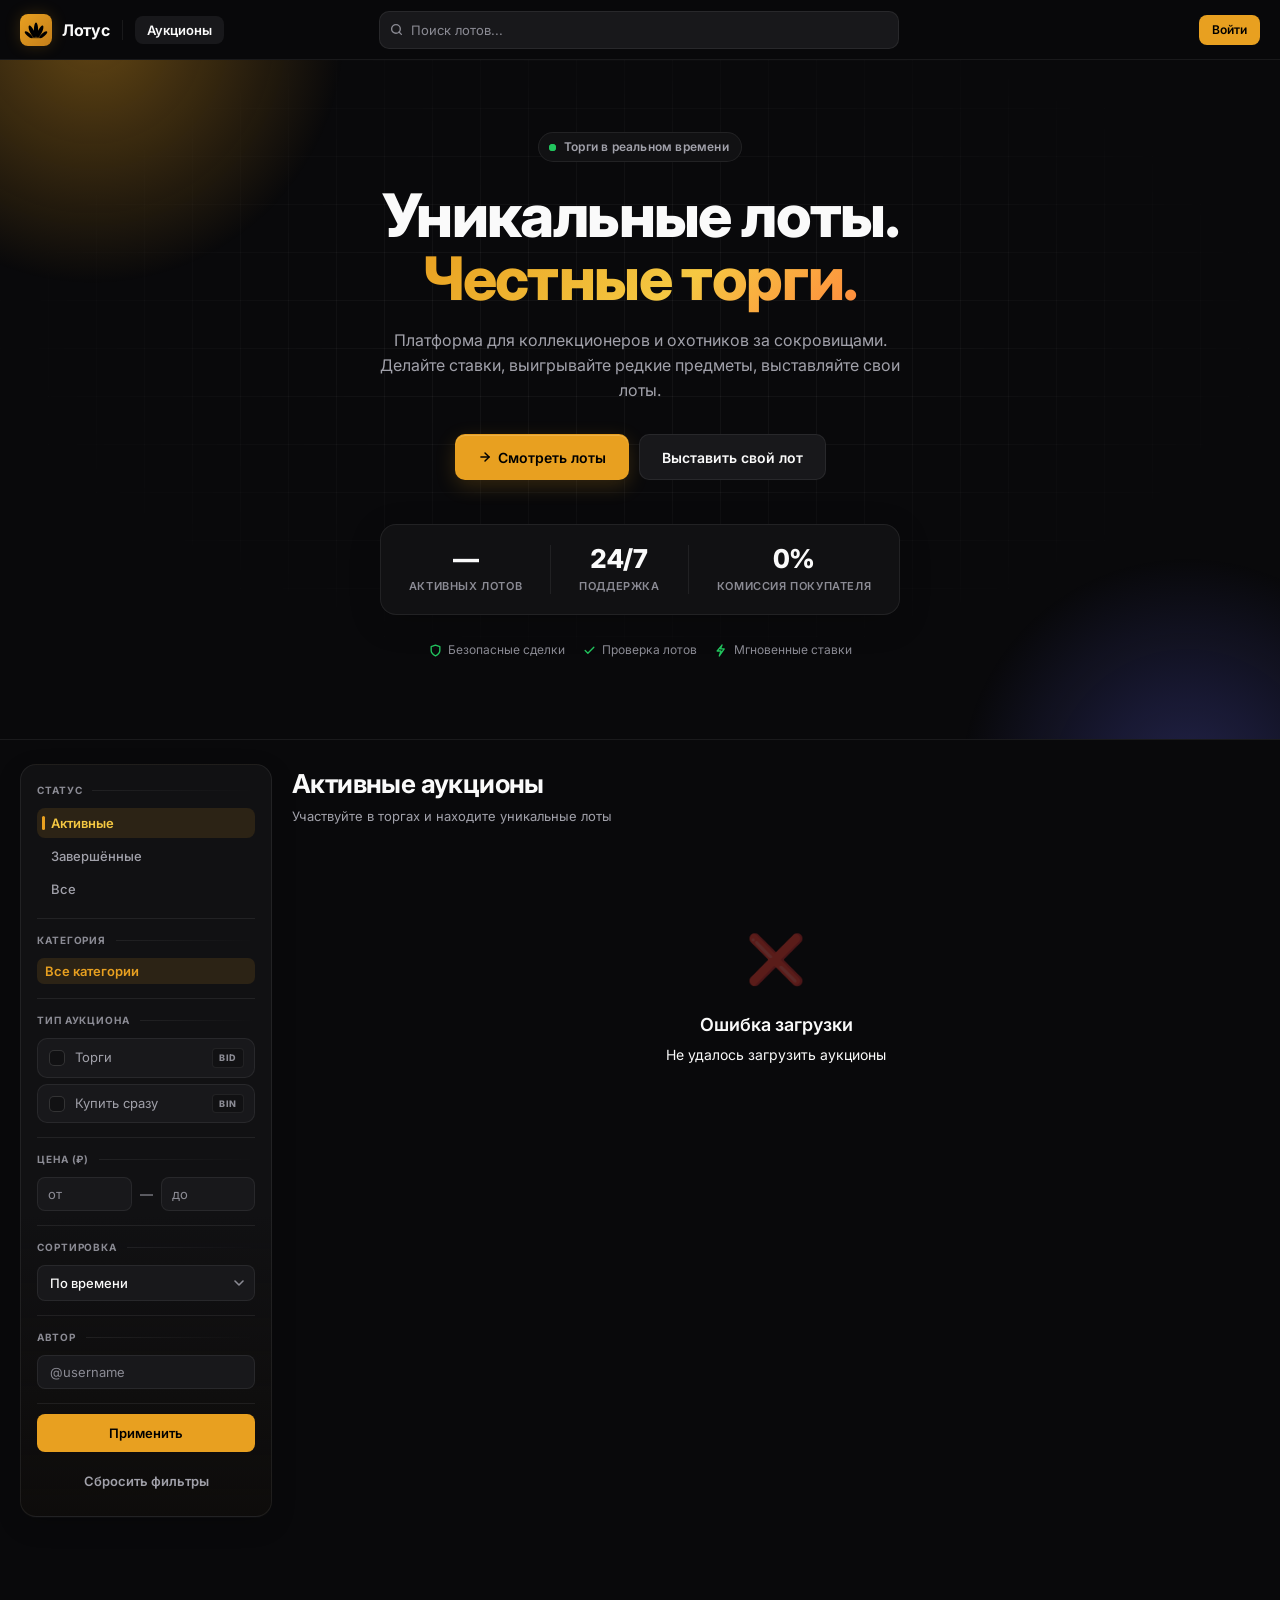
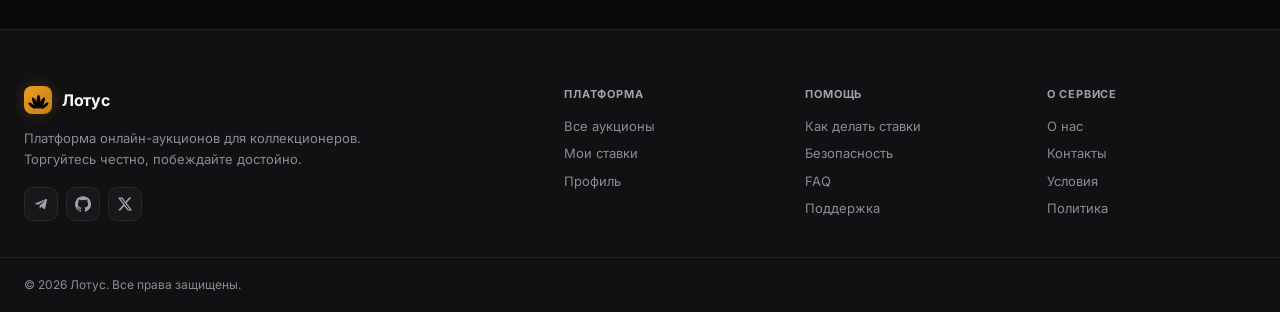
==== templates/index.html @ c14838d8 "Sweep up dead code and toast inconsistencies" ====
<!DOCTYPE html>
<html lang="ru">
<head>
    <meta charset="UTF-8">
    <meta name="viewport" content="width=device-width, initial-scale=1.0">
  <link rel="icon" href="/static/favicon.svg" type="image/svg+xml">
    <title>Лотус — Онлайн-аукцион</title>
    <link rel="preconnect" href="https://fonts.googleapis.com">
    <link rel="preconnect" href="https://fonts.gstatic.com" crossorigin>
    <link href="https://fonts.googleapis.com/css2?family=Inter:wght@400;500;600;700&display=swap" rel="stylesheet">
    <link rel="stylesheet" href="/static/vendor/cropper.min.css">
  <link rel="stylesheet" href="/static/css/common.css">
  <link rel="stylesheet" href="/static/css/index.css">
</head>
<body>

<!-- ================================================================
     NAVBAR
     ================================================================ -->
<header class="navbar">
  <div class="nav-inner">
    <a class="nav-logo" href="index.html">
      <div class="nav-logo-icon"></div>
      <span class="nav-logo-text">Лотус</span>
    </a>

    <div class="nav-divider"></div>

    <nav class="nav-links">
      <button class="nav-link active" onclick="showSection(event,'auctions')">Аукционы</button>
    </nav>

    <!-- Центральный поиск -->
    <div class="nav-search" style="position:relative;">
      <div class="search-wrap" id="searchWrap">
        <svg width="13" height="13" viewBox="0 0 24 24" fill="none" stroke="currentColor" stroke-width="2.5" stroke-linecap="round" stroke-linejoin="round" style="color:var(--text-3);flex-shrink:0"><circle cx="11" cy="11" r="8"/><path d="m21 21-4.35-4.35"/></svg>
        <input type="text" class="search-input" id="searchInput" placeholder="Поиск лотов..." autocomplete="off">
        <button class="search-clear" id="clearSearch" type="button" style="display:none;">✕</button>
      </div>
      <div class="search-history" id="searchHistory" style="display:none;">
        <div class="sh-header">
          <span class="sh-title">История поиска</span>
          <button class="sh-clear-all" onclick="clearSearchHistory()">Очистить</button>
        </div>
        <div id="shList"></div>
      </div>
    </div>

    <div class="nav-right">
      <button class="notif-btn" id="notifBtn" style="display:none;" title="Уведомления">
        <svg width="15" height="15" viewBox="0 0 24 24" fill="none" stroke="currentColor" stroke-width="2" stroke-linecap="round" stroke-linejoin="round"><path d="M18 8A6 6 0 0 0 6 8c0 7-3 9-3 9h18s-3-2-3-9"/><path d="M13.73 21a2 2 0 0 1-3.46 0"/></svg>
        <span class="notif-badge" id="notifBadge" style="display:none;"></span>
      </button>

      <a class="nav-user" id="userProfile" style="display:none;" href="profile.html">
        <div class="nav-avatar" id="userAvatarSmall">?</div>
        <div>
          <div class="nav-user-name" id="userName">—</div>
          <div class="nav-balance"><span id="userBalanceSmall">0</span> ₽</div>
        </div>
      </a>

      <button class="btn btn-primary btn-sm" id="guestProfile" onclick="showAuth()">Войти</button>

      <button class="nav-hamburger" onclick="openMobileNav()">☰</button>
    </div>
  </div>
</header>

<!-- Notification Dropdown (outside header, positioned fixed) -->
<div class="notif-dropdown" id="notifDropdown">
  <div class="notif-header">
    <span class="notif-header-title">Уведомления</span>
    <button class="notif-mark-all" id="notifMarkAll">Прочитать все</button>
  </div>
  <div class="notif-list" id="notifList">
    <div class="notif-empty">
      <div class="notif-empty-icon">🔔</div>
      Загрузка…
    </div>
  </div>
</div>

<!-- Mobile nav -->
<div class="mobile-nav" id="mobileNav" onclick="closeMobileNav(event)">
  <div class="mobile-nav-inner">
    <div class="mobile-nav-title">Лотус</div>
    <button class="mobile-nav-link active" onclick="showSection(event,'auctions');closeMobileNavFull()">🏠 Аукционы</button>
    <button class="mobile-nav-link" onclick="window.location.href='my-bids.html'">🎯 Мои ставки</button>
    <button class="mobile-nav-link" onclick="window.location.href='profile.html'">👤 Профиль</button>
  </div>
</div>

<!-- ================================================================
     HERO
     ================================================================ -->
<section class="hero" id="hero">
  <div class="hero-bg" aria-hidden="true">
    <div class="hero-glow"></div>
    <div class="hero-grid"></div>
  </div>

  <div class="hero-inner">
    <div class="hero-eyebrow">
      <span class="hero-pulse"></span>
      Торги в реальном времени
    </div>

    <h1 class="hero-title">
      Уникальные лоты.<br>
      <span class="hero-title-accent">Честные торги.</span>
    </h1>

    <p class="hero-sub">
      Платформа для коллекционеров и охотников за сокровищами.
      Делайте ставки, выигрывайте редкие предметы, выставляйте свои лоты.
    </p>

    <div class="hero-cta">
      <a class="btn btn-primary btn-lg" href="#auctionsContainer" onclick="event.preventDefault(); if(typeof scrollToAuctionsTop==='function') scrollToAuctionsTop(); else document.getElementById('auctionsContainer')?.scrollIntoView({behavior:'smooth'});">
        <svg width="14" height="14" viewBox="0 0 24 24" fill="none" stroke="currentColor" stroke-width="2.5" stroke-linecap="round" stroke-linejoin="round"><path d="M5 12h14"/><path d="m12 5 7 7-7 7"/></svg>
        Смотреть лоты
      </a>
      <button class="btn btn-secondary btn-lg" type="button" onclick="(window.currentUser?showCreateModal():showAuth())">
        Выставить свой лот
      </button>
    </div>

    <div class="hero-stats" id="heroStats">
      <div class="hero-stat">
        <div class="hero-stat-value" id="statActive">—</div>
        <div class="hero-stat-label">Активных лотов</div>
      </div>
      <div class="hero-stat-divider"></div>
      <div class="hero-stat">
        <div class="hero-stat-value">24/7</div>
        <div class="hero-stat-label">Поддержка</div>
      </div>
      <div class="hero-stat-divider"></div>
      <div class="hero-stat">
        <div class="hero-stat-value">0%</div>
        <div class="hero-stat-label">Комиссия покупателя</div>
      </div>
    </div>

    <div class="hero-trust">
      <span class="hero-trust-item">
        <svg width="13" height="13" viewBox="0 0 24 24" fill="none" stroke="currentColor" stroke-width="2.5" stroke-linecap="round" stroke-linejoin="round"><path d="M12 22s8-4 8-10V5l-8-3-8 3v7c0 6 8 10 8 10z"/></svg>
        Безопасные сделки
      </span>
      <span class="hero-trust-item">
        <svg width="13" height="13" viewBox="0 0 24 24" fill="none" stroke="currentColor" stroke-width="2.5" stroke-linecap="round" stroke-linejoin="round"><path d="M20 6 9 17l-5-5"/></svg>
        Проверка лотов
      </span>
      <span class="hero-trust-item">
        <svg width="13" height="13" viewBox="0 0 24 24" fill="none" stroke="currentColor" stroke-width="2.5" stroke-linecap="round" stroke-linejoin="round"><path d="m13 2-3 7h7l-9 13 3-9H4z"/></svg>
        Мгновенные ставки
      </span>
    </div>
  </div>
</section>

<!-- ================================================================
     FEATURED STRIP — ending soon
     ================================================================ -->
<section class="featured-strip" id="featuredStrip" hidden>
  <div class="featured-head">
    <div class="featured-title-wrap">
      <span class="featured-flame">🔥</span>
      <h2 class="featured-title">Скоро завершатся</h2>
      <span class="featured-sub">Самые горящие лоты — успей сделать ставку</span>
    </div>
    <div class="featured-controls">
      <button type="button" class="featured-arrow" id="featuredPrev" aria-label="Прокрутить назад" disabled>
        <svg width="14" height="14" viewBox="0 0 24 24" fill="none" stroke="currentColor" stroke-width="2.4" stroke-linecap="round" stroke-linejoin="round"><path d="M15 18l-6-6 6-6"/></svg>
      </button>
      <button type="button" class="featured-arrow" id="featuredNext" aria-label="Прокрутить вперёд">
        <svg width="14" height="14" viewBox="0 0 24 24" fill="none" stroke="currentColor" stroke-width="2.4" stroke-linecap="round" stroke-linejoin="round"><path d="M9 6l6 6-6 6"/></svg>
      </button>
    </div>
  </div>
  <div class="featured-scroll" id="featuredScroll"></div>
</section>

<!-- ================================================================
     MAIN PAGE
     ================================================================ -->
<main class="page-layout">

  <!-- ======= SIDEBAR FILTERS ======= -->
  <aside class="filter-sidebar" id="filterSidebar">

    <!-- Статус -->
    <div class="fs-section">
      <div class="fs-label">Статус</div>
      <div class="fs-status-tabs">
        <button class="fs-stab active" data-status="active"    onclick="setStatus(this,'active')">Активные</button>
        <button class="fs-stab"        data-status="completed" onclick="setStatus(this,'completed')">Завершённые</button>
        <button class="fs-stab"        data-status="all"       onclick="setStatus(this,'all')">Все</button>
      </div>
    </div>

    <!-- Категории -->
    <div class="fs-section">
      <div class="fs-label">Категория</div>
      <div class="fs-cat-list" id="fsCatList">
        <button class="fs-cat-item active" data-slug="" onclick="selectCategory(this,'',null,'','')">
          Все категории
        </button>
      </div>
    </div>

    <!-- Тип аукциона -->
    <div class="fs-section">
      <div class="fs-label">Тип аукциона</div>
      <div class="fs-checks">
        <label class="fs-check">
          <input type="checkbox" id="filterBid">
          <span class="fs-check-box"><svg viewBox="0 0 16 16" width="10" height="10" fill="none" stroke="currentColor" stroke-width="2.5" stroke-linecap="round" stroke-linejoin="round"><polyline points="3 8 7 12 13 4"/></svg></span>
          <span class="fs-check-text">Торги</span>
          <span class="fs-check-tag">BID</span>
        </label>
        <label class="fs-check">
          <input type="checkbox" id="filterBin">
          <span class="fs-check-box"><svg viewBox="0 0 16 16" width="10" height="10" fill="none" stroke="currentColor" stroke-width="2.5" stroke-linecap="round" stroke-linejoin="round"><polyline points="3 8 7 12 13 4"/></svg></span>
          <span class="fs-check-text">Купить сразу</span>
          <span class="fs-check-tag">BIN</span>
        </label>
      </div>
    </div>

    <!-- Цена -->
    <div class="fs-section">
      <div class="fs-label">Цена (₽)</div>
      <div class="fs-price-row">
        <div class="fs-num">
          <input type="number" class="fs-price-input" id="minPrice" placeholder="от" min="0">
          <div class="fs-num-stepper">
            <button type="button" class="fs-num-btn" data-step="up" tabindex="-1" aria-label="Увеличить">
              <svg width="8" height="5" viewBox="0 0 8 5" fill="none" stroke="currentColor" stroke-width="1.6" stroke-linecap="round" stroke-linejoin="round"><polyline points="1 4 4 1 7 4"/></svg>
            </button>
            <button type="button" class="fs-num-btn" data-step="down" tabindex="-1" aria-label="Уменьшить">
              <svg width="8" height="5" viewBox="0 0 8 5" fill="none" stroke="currentColor" stroke-width="1.6" stroke-linecap="round" stroke-linejoin="round"><polyline points="1 1 4 4 7 1"/></svg>
            </button>
          </div>
        </div>
        <span class="fs-price-sep">—</span>
        <div class="fs-num">
          <input type="number" class="fs-price-input" id="maxPrice" placeholder="до" min="0">
          <div class="fs-num-stepper">
            <button type="button" class="fs-num-btn" data-step="up" tabindex="-1" aria-label="Увеличить">
              <svg width="8" height="5" viewBox="0 0 8 5" fill="none" stroke="currentColor" stroke-width="1.6" stroke-linecap="round" stroke-linejoin="round"><polyline points="1 4 4 1 7 4"/></svg>
            </button>
            <button type="button" class="fs-num-btn" data-step="down" tabindex="-1" aria-label="Уменьшить">
              <svg width="8" height="5" viewBox="0 0 8 5" fill="none" stroke="currentColor" stroke-width="1.6" stroke-linecap="round" stroke-linejoin="round"><polyline points="1 1 4 4 7 1"/></svg>
            </button>
          </div>
        </div>
      </div>
    </div>

    <!-- Сортировка -->
    <div class="fs-section">
      <div class="fs-label">Сортировка</div>
      <div class="fs-dropdown" data-target="sortFilter">
        <button type="button" class="fs-dd-trigger" aria-haspopup="listbox" aria-expanded="false">
          <span class="fs-dd-current">По времени</span>
          <svg class="fs-dd-chev" width="10" height="6" viewBox="0 0 10 6" fill="none" stroke="currentColor" stroke-width="1.6" stroke-linecap="round" stroke-linejoin="round"><polyline points="1 1 5 5 9 1"/></svg>
        </button>
        <ul class="fs-dd-menu" role="listbox">
          <li class="fs-dd-opt is-selected" data-value="time" role="option" aria-selected="true">
            <span class="fs-dd-opt-label">По времени</span>
            <svg class="fs-dd-tick" width="12" height="12" viewBox="0 0 16 16" fill="none" stroke="currentColor" stroke-width="2.5" stroke-linecap="round" stroke-linejoin="round"><polyline points="3 8 7 12 13 4"/></svg>
          </li>
          <li class="fs-dd-opt" data-value="price_asc" role="option" aria-selected="false">
            <span class="fs-dd-opt-label">Дешевле</span>
            <svg class="fs-dd-tick" width="12" height="12" viewBox="0 0 16 16" fill="none" stroke="currentColor" stroke-width="2.5" stroke-linecap="round" stroke-linejoin="round"><polyline points="3 8 7 12 13 4"/></svg>
          </li>
          <li class="fs-dd-opt" data-value="price_desc" role="option" aria-selected="false">
            <span class="fs-dd-opt-label">Дороже</span>
            <svg class="fs-dd-tick" width="12" height="12" viewBox="0 0 16 16" fill="none" stroke="currentColor" stroke-width="2.5" stroke-linecap="round" stroke-linejoin="round"><polyline points="3 8 7 12 13 4"/></svg>
          </li>
        </ul>
        <!-- Hidden native select for JS API compatibility -->
        <select class="fs-dd-native" id="sortFilter" aria-hidden="true" tabindex="-1">
          <option value="time">По времени</option>
          <option value="price_asc">Дешевле</option>
          <option value="price_desc">Дороже</option>
        </select>
      </div>
    </div>

    <!-- Автор -->
    <div class="fs-section">
      <div class="fs-label">Автор</div>
      <input type="text" class="fs-input" id="creatorInput" placeholder="@username">
    </div>

    <!-- Кнопки -->
    <div class="fs-actions">
      <button class="btn btn-primary" style="width:100%;" onclick="applyFilters()">Применить</button>
      <button class="btn btn-ghost" style="width:100%;margin-top:4px;" onclick="resetFilters()">Сбросить фильтры</button>
    </div>

  </aside>

  <!-- ======= CONTENT ======= -->
  <div class="page-content">
    <div class="page-header">
      <div>
        <h1 class="page-title" id="pageTitle">Активные аукционы</h1>
        <p class="page-subtitle">Участвуйте в торгах и находите уникальные лоты</p>
      </div>
      <div style="display:flex;align-items:center;gap:10px;flex-wrap:wrap;">
        <span class="toolbar-count" id="resultInfoInline"></span>
      </div>
    </div>

    <!-- Активные теги фильтров -->
    <div class="filter-tags" id="filterTags"></div>

    <!-- Скрытые элементы для совместимости -->
    <span style="display:none" id="resultInfo"></span>
    <span style="display:none" id="advancedFilters"></span>
    <button style="display:none" id="applyBtn" type="button"></button>
    <select style="display:none" id="categoryFilter"></select>

    <div id="auctionsContainer" class="auctions-grid"></div>

    <div class="pagination" id="pagination" style="display:none;">
      <button class="pagination-btn pagination-arrow" id="prevBtn" onclick="changePage(-1)" aria-label="Предыдущая страница">
        <svg width="14" height="14" viewBox="0 0 24 24" fill="none" stroke="currentColor" stroke-width="2.4" stroke-linecap="round" stroke-linejoin="round"><path d="M15 18l-6-6 6-6"/></svg>
      </button>
      <div class="pagination-pages" id="paginationPages"></div>
      <button class="pagination-btn pagination-arrow" id="nextBtn" onclick="changePage(1)" aria-label="Следующая страница">
        <svg width="14" height="14" viewBox="0 0 24 24" fill="none" stroke="currentColor" stroke-width="2.4" stroke-linecap="round" stroke-linejoin="round"><path d="M9 6l6 6-6 6"/></svg>
      </button>
      <div class="pagination-jump">
        <span class="pagination-jump-label">К стр.</span>
        <input type="number" id="pageJumpInput" class="pagination-jump-input" min="1" placeholder="#" aria-label="Перейти к странице">
      </div>
      <span class="pagination-info" id="pageInfo" style="display:none;"></span>
    </div>
  </div>

</main>

<!-- ================================================================
     FOOTER
     ================================================================ -->
<footer class="site-footer">
  <div class="footer-inner">
    <div class="footer-brand">
      <div class="footer-logo">
        <div class="nav-logo-icon" style="width:28px;height:28px;"></div>
        <span class="footer-logo-text">Лотус</span>
      </div>
      <p class="footer-tagline">
        Платформа онлайн-аукционов для коллекционеров.<br>
        Торгуйтесь честно, побеждайте достойно.
      </p>
      <div class="footer-social">
        <a class="footer-soc" href="#" aria-label="Telegram"><svg width="16" height="16" viewBox="0 0 24 24" fill="currentColor"><path d="M9.78 18.65l.28-4.23 7.68-6.92c.34-.31-.07-.46-.52-.19L7.74 13.3 3.64 12c-.88-.25-.89-.86.2-1.3l15.97-6.16c.73-.33 1.43.18 1.15 1.3l-2.72 12.81c-.19.91-.74 1.13-1.5.71L12.6 16.3l-1.99 1.93c-.23.23-.42.42-.83.42z"/></svg></a>
        <a class="footer-soc" href="#" aria-label="GitHub"><svg width="16" height="16" viewBox="0 0 24 24" fill="currentColor"><path d="M12 .3a12 12 0 0 0-3.8 23.38c.6.12.83-.26.83-.57v-2c-3.34.72-4.04-1.61-4.04-1.61-.55-1.39-1.34-1.76-1.34-1.76-1.08-.74.09-.73.09-.73 1.2.09 1.83 1.24 1.83 1.24 1.07 1.83 2.81 1.3 3.5 1 .1-.78.42-1.31.76-1.61-2.66-.3-5.47-1.34-5.47-5.93 0-1.31.47-2.38 1.24-3.22-.13-.3-.54-1.52.11-3.18 0 0 1-.32 3.3 1.23a11.5 11.5 0 0 1 6 0c2.3-1.55 3.3-1.23 3.3-1.23.66 1.66.25 2.88.13 3.18a4.65 4.65 0 0 1 1.23 3.22c0 4.6-2.81 5.62-5.48 5.92.42.36.81 1.1.81 2.22v3.29c0 .31.22.69.83.57A12 12 0 0 0 12 .3z"/></svg></a>
        <a class="footer-soc" href="#" aria-label="Twitter"><svg width="16" height="16" viewBox="0 0 24 24" fill="currentColor"><path d="M18.244 2.25h3.308l-7.227 8.26 8.502 11.24H16.17l-5.214-6.817L4.99 21.75H1.68l7.73-8.835L1.254 2.25H8.08l4.713 6.231zm-1.161 17.52h1.833L7.084 4.126H5.117z"/></svg></a>
      </div>
    </div>

    <div class="footer-cols">
      <div class="footer-col">
        <div class="footer-col-title">Платформа</div>
        <a class="footer-link" href="#auctionsContainer" onclick="event.preventDefault(); if(typeof scrollToAuctionsTop==='function') scrollToAuctionsTop(); else document.getElementById('auctionsContainer')?.scrollIntoView({behavior:'smooth'});">Все аукционы</a>
        <a class="footer-link" href="my-bids.html">Мои ставки</a>
        <a class="footer-link" href="profile.html">Профиль</a>
      </div>

      <div class="footer-col">
        <div class="footer-col-title">Помощь</div>
        <a class="footer-link" href="#" onclick="event.preventDefault();comingSoon('Как делать ставки')">Как делать ставки</a>
        <a class="footer-link" href="#" onclick="event.preventDefault();comingSoon('Безопасность')">Безопасность</a>
        <a class="footer-link" href="#" onclick="event.preventDefault();comingSoon('FAQ')">FAQ</a>
        <a class="footer-link" href="#" onclick="event.preventDefault();comingSoon('Поддержка')">Поддержка</a>
      </div>

      <div class="footer-col">
        <div class="footer-col-title">О сервисе</div>
        <a class="footer-link" href="#" onclick="event.preventDefault();comingSoon('О нас')">О нас</a>
        <a class="footer-link" href="#" onclick="event.preventDefault();comingSoon('Контакты')">Контакты</a>
        <a class="footer-link" href="#" onclick="event.preventDefault();comingSoon('Условия')">Условия</a>
        <a class="footer-link" href="#" onclick="event.preventDefault();comingSoon('Политика')">Политика</a>
      </div>
    </div>
  </div>

  <div class="footer-bottom">
    <div class="footer-bottom-inner">
      <span class="footer-copy">© 2026 Лотус. Все права защищены.</span>
    </div>
  </div>
</footer>

<!-- FAB (mobile) -->
<button class="fab" id="fabCreate" type="button" onclick="showCreateModal()">+ Создать</button>

<!-- ================================================================
     AUTH MODAL
     ================================================================ -->
<div class="modal" id="authModal">
  <div class="modal-box">
    <h2 class="modal-title">Добро пожаловать</h2>
    <button class="modal-close" onclick="closeAuth()">✕</button>

    <div class="tabs">
      <button class="tab active" onclick="switchAuthTab('login')">Вход</button>
      <button class="tab" onclick="switchAuthTab('register')">Регистрация</button>
    </div>

    <div class="error-box" id="authError"></div>

    <form id="loginForm">
      <div class="form-group">
        <label class="form-label">Имя пользователя</label>
        <input type="text" class="form-input" id="loginUsername" required>
      </div>
      <div class="form-group">
        <label class="form-label">Пароль</label>
        <input type="password" class="form-input" id="loginPassword" required>
      </div>
      <div style="text-align:right;margin:-6px 0 8px 0;">
        <a href="forgot-password.html" style="font-size:12px;color:#2dd4bf;text-decoration:none;">Забыли пароль?</a>
      </div>
      <button type="submit" class="btn btn-primary btn-full" style="margin-top:4px;">Войти</button>
    </form>

    <form id="registerForm" style="display:none;">
      <div class="form-group">
        <label class="form-label">Имя пользователя</label>
        <input type="text" class="form-input" id="registerUsername" required>
      </div>
      <div class="form-group">
        <label class="form-label">Email</label>
        <input type="email" class="form-input" id="registerEmail" required>
      </div>
      <div class="form-group">
        <label class="form-label">Пароль</label>
        <input type="password" class="form-input" id="registerPassword" required>
      </div>
      <button type="submit" class="btn btn-primary btn-full" style="margin-top:4px;">Зарегистрироваться</button>
    </form>

    <button class="btn btn-ghost btn-full" onclick="closeAuth()" style="margin-top:8px;">Отмена</button>
  </div>
</div>

<!-- ================================================================
     CREATE LOT MODAL
     ================================================================ -->
<div class="modal" id="createModal">
  <div class="modal-box">
    <div class="modal-title">
      <span>Новый лот</span>
      <button class="modal-close" type="button" onclick="closeCreateModal()" style="position:static;margin-left:auto;">✕</button>
    </div>

    <div class="error-box" id="createError"></div>

    <form id="createAuctionForm" style="display:contents;">
      <div class="create-grid">
        <div class="create-pane">
          <div class="form-group">
            <label class="form-label">Изображения <span style="color:var(--text-3);font-weight:400">(до 5 фото)</span></label>
            <!-- Превью загруженных -->
            <div class="multi-img-preview" id="multiImgPreview"></div>
            <!-- Кнопка добавить -->
            <label class="multi-img-add" id="multiImgAddBtn" for="auctionImageFile">
              <svg width="20" height="20" viewBox="0 0 24 24" fill="none" stroke="currentColor" stroke-width="2" stroke-linecap="round" stroke-linejoin="round"><line x1="12" y1="5" x2="12" y2="19"/><line x1="5" y1="12" x2="19" y2="12"/></svg>
              Добавить фото
            </label>
            <input type="file" class="form-input" id="auctionImageFile" accept="image/*" style="display:none;" multiple>
            <div class="img-hint">Первое фото — обложка. Можно добавить до 5 изображений.</div>
          </div>
        </div>

        <div class="create-pane">
          <div class="form-group">
            <label class="form-label">Название</label>
            <input type="text" class="form-input" id="auctionTitle" required>
          </div>
          <div class="form-group">
            <label class="form-label">Описание</label>
            <textarea class="form-input" id="auctionDescription" required></textarea>
          </div>
          <div class="form-group">
            <label class="form-label">Категория</label>
            <div class="cat-picker" id="createCatPicker">
              <select class="form-input cat-picker-parent" id="auctionCategoryParent">
                <option value="">— Выберите категорию —</option>
              </select>
              <select class="form-input cat-picker-sub" id="auctionCategory" style="display:none;">
                <option value="">— Подкатегория —</option>
              </select>
            </div>
          </div>
          <div class="form-group">
            <label class="form-label">Тип аукциона</label>
            <div class="auction-type-tabs">
              <button type="button" class="type-tab active" data-type="bid" onclick="setAuctionType('bid')">
                Торги (BID)
              </button>
              <button type="button" class="type-tab" data-type="bin" onclick="setAuctionType('bin')">
                Купить сразу (BIN)
              </button>
            </div>
            <div class="img-hint" id="auctionTypeHint">Покупатели делают ставки — побеждает наибольшая</div>
          </div>

          <!-- BID поля -->
          <div id="bidFields">
            <div class="form-group">
              <label class="form-label">Стартовая цена (₽)</label>
              <input type="number" class="form-input" id="auctionPrice" min="1" step="0.01" placeholder="например, 100">
              <div class="img-hint">Минимальная ставка, с которой начнутся торги</div>
            </div>
            <div class="form-group">
              <label class="form-label">Длительность</label>
              <div style="display:flex;gap:6px;align-items:center;">
                <input type="number" class="form-input" id="auctionDuration" min="1" max="10080" value="60" placeholder="60" style="flex:1;">
                <span style="font-size:12px;color:var(--text-3);white-space:nowrap;">мин</span>
              </div>
              <div class="img-hint" id="durationHint">1 час — аукцион завершится через 60 мин</div>
            </div>
          </div>

          <!-- BIN поля -->
          <div id="binFields" style="display:none;">
            <div class="form-group">
              <label class="form-label">Цена «Купить сразу» (₽)</label>
              <input type="number" class="form-input" id="auctionBinPrice" min="1" step="0.01" placeholder="например, 500">
              <div class="img-hint">Первый покупатель забирает лот по этой цене</div>
            </div>
            <div class="form-group">
              <label class="form-label">Длительность <span style="color:var(--text-3);font-weight:400">(необязательно)</span></label>
              <div style="display:flex;gap:6px;align-items:center;">
                <input type="number" class="form-input" id="auctionDurationBin" min="1" max="10080" value="10080" placeholder="10080" style="flex:1;">
                <span style="font-size:12px;color:var(--text-3);white-space:nowrap;">мин</span>
              </div>
              <div class="img-hint">Лот закроется когда его купят или истечёт время</div>
            </div>
          </div>
        </div>
      </div>

      <div class="create-footer">
        <button type="button" class="btn btn-secondary" onclick="closeCreateModal()">Отмена</button>
        <button type="submit" class="btn btn-primary">Создать лот</button>
      </div>
    </form>
  </div>
</div>

<script src="/static/vendor/cropper.min.js"></script>

<!-- ================================================================
     COMPAT SHIMS — bridge new HTML to existing JS
     ================================================================ -->
  <script src="/static/js/common.js"></script>
  <script src="/static/js/index.js"></script>

  <!-- Hero stat: live count of active auctions -->
  <script>
    (function() {
      const el = document.getElementById('statActive');
      if (!el) return;

      const animate = (to) => {
        const dur = 900, t0 = performance.now();
        const fmt = (n) => n >= 1000 ? (n/1000).toFixed(1).replace(/\.0$/,'') + 'k' : String(n);
        const tick = (t) => {
          const k = Math.min(1, (t - t0) / dur);
          const eased = 1 - Math.pow(1 - k, 3);
          el.textContent = fmt(Math.round(to * eased));
          if (k < 1) requestAnimationFrame(tick);
        };
        requestAnimationFrame(tick);
      };

      fetch('/api/auctions?status=active&page=1&page_size=1')
        .then(r => r.ok ? r.json() : null)
        .then(d => { if (d && typeof d.total === 'number') animate(d.total); })
        .catch(() => {});
    })();
  </script>

  <!-- Featured strip: ending soon -->
  <script>
    (function() {
      const section  = document.getElementById('featuredStrip');
      const scroll   = document.getElementById('featuredScroll');
      const prevBtn  = document.getElementById('featuredPrev');
      const nextBtn  = document.getElementById('featuredNext');
      if (!section || !scroll) return;

      const fmt = (sec) => {
        if (sec <= 0) return 'завершён';
        const d = Math.floor(sec / 86400);
        const h = Math.floor((sec % 86400) / 3600);
        const m = Math.floor((sec % 3600) / 60);
        const s = sec % 60;
        if (d > 0) return `${d}д ${h}ч`;
        if (h > 0) return `${h}ч ${String(m).padStart(2,'0')}м`;
        if (m > 0) return `${m}:${String(s).padStart(2,'0')}`;
        return `0:${String(s).padStart(2,'0')}`;
      };

      const urgencyClass = (sec) => {
        if (sec <= 0) return 'ended';
        if (sec < 3600) return 'critical';
        if (sec < 21600) return 'urgent';
        return 'normal';
      };

      const escapeHtml = (s) => String(s).replace(/[&<>"']/g, c => ({
        '&':'&amp;','<':'&lt;','>':'&gt;','"':'&quot;',"'":'&#39;'
      }[c]));

      const fmtPrice = (p) => {
        const n = Number(p);
        if (!isFinite(n)) return p;
        return n.toLocaleString('ru-RU', { maximumFractionDigits: 0 }) + ' ₽';
      };

      const updateArrows = () => {
        const max = scroll.scrollWidth - scroll.clientWidth;
        prevBtn.disabled = scroll.scrollLeft <= 2;
        nextBtn.disabled = scroll.scrollLeft >= max - 2;
      };

      const tick = () => {
        const now = Date.now();
        scroll.querySelectorAll('.featured-card').forEach(card => {
          const end = parseInt(card.dataset.end, 10);
          if (!end) return;
          const sec = Math.floor((end - now) / 1000);
          const t = card.querySelector('.featured-timer-text');
          if (t) t.textContent = fmt(sec);
          const b = card.querySelector('.featured-timer');
          if (b) {
            b.classList.remove('ended','critical','urgent','normal');
            b.classList.add(urgencyClass(sec));
          }
        });
      };

      const render = (items) => {
        if (!items || !items.length) { section.hidden = true; return; }
        section.hidden = false;

        // Используем time_remaining от сервера (он считает в UTC корректно).
        // end_time в API — naive-UTC без 'Z', поэтому браузер парсит его как
        // локальное время и таймер «уезжает» на UTC-offset.
        const baseTs = Date.now();
        scroll.innerHTML = items.map(a => {
          const remaining = Number.isFinite(a.time_remaining) ? a.time_remaining : 0;
          const end = baseTs + remaining * 1000;
          const sec = Math.max(0, remaining);
          const cls = urgencyClass(sec);

          const cover = (a.image_urls && a.image_urls[0]) || a.image_url;
          const coverUrl = cover
            ? (String(cover).startsWith('http') ? cover : (window.location.origin + cover))
            : null;

          const imgInner = coverUrl
            ? `<img src="${escapeHtml(coverUrl)}" alt="" loading="lazy">`
            : `<div class="featured-ph">${a.category && a.category.icon ? a.category.icon : '🏷️'}</div>`;

          const typeBadge = a.auction_type === 'bin'
            ? `<span class="featured-type bin">⚡ BIN</span>`
            : `<span class="featured-type bid">🔨 BID</span>`;

          return `
            <a class="featured-card" href="auction.html?id=${a.id}" data-end="${end}">
              <div class="featured-img">
                ${imgInner}
                <div class="featured-timer ${cls}">
                  <span class="featured-pulse"></span>
                  <span class="featured-timer-text">${fmt(sec)}</span>
                </div>
                ${typeBadge}
              </div>
              <div class="featured-body">
                <div class="featured-card-title">${escapeHtml(a.title)}</div>
                <div class="featured-card-meta">
                  <span class="featured-card-price">${fmtPrice(a.current_price)}</span>
                  <span class="featured-card-bids">${a.bids_count || 0} ст.</span>
                </div>
              </div>
            </a>
          `;
        }).join('');

        requestAnimationFrame(updateArrows);
      };

      // Scroll arrows
      prevBtn.addEventListener('click', () => {
        scroll.scrollBy({ left: -scroll.clientWidth * 0.8, behavior: 'smooth' });
      });
      nextBtn.addEventListener('click', () => {
        scroll.scrollBy({ left:  scroll.clientWidth * 0.8, behavior: 'smooth' });
      });
      scroll.addEventListener('scroll', updateArrows, { passive: true });
      window.addEventListener('resize', updateArrows);

      // Fetch + render
      fetch('/api/auctions?status=active&sort_by=time&page=1&page_size=12')
        .then(r => r.ok ? r.json() : null)
        .then(d => { if (d && d.items) render(d.items); })
        .catch(() => { section.hidden = true; });

      // Live countdown
      setInterval(tick, 1000);
    })();
  </script>

  <!-- Custom dropdown (sidebar sort) -->
  <script>
    (function() {
      document.querySelectorAll('.fs-dropdown').forEach(dd => {
        const trigger = dd.querySelector('.fs-dd-trigger');
        const menu    = dd.querySelector('.fs-dd-menu');
        const current = dd.querySelector('.fs-dd-current');
        const native  = dd.querySelector('.fs-dd-native');
        const opts    = dd.querySelectorAll('.fs-dd-opt');

        const close = () => {
          dd.classList.remove('open');
          trigger.setAttribute('aria-expanded', 'false');
        };
        const open = () => {
          document.querySelectorAll('.fs-dropdown.open').forEach(o => o.classList.remove('open'));
          dd.classList.add('open');
          trigger.setAttribute('aria-expanded', 'true');
        };
        const select = (value) => {
          opts.forEach(o => {
            const sel = o.dataset.value === value;
            o.classList.toggle('is-selected', sel);
            o.setAttribute('aria-selected', sel ? 'true' : 'false');
            if (sel) current.textContent = o.querySelector('.fs-dd-opt-label').textContent;
          });
          if (native && native.value !== value) {
            native.value = value;
            native.dispatchEvent(new Event('change', { bubbles: true }));
          }
        };

        trigger.addEventListener('click', (e) => {
          e.stopPropagation();
          dd.classList.contains('open') ? close() : open();
        });

        opts.forEach(o => {
          o.addEventListener('click', () => { select(o.dataset.value); close(); });
        });

        document.addEventListener('click', (e) => {
          if (!dd.contains(e.target)) close();
        });

        document.addEventListener('keydown', (e) => {
          if (!dd.classList.contains('open')) return;
          if (e.key === 'Escape') { close(); trigger.focus(); }
          if (e.key === 'ArrowDown' || e.key === 'ArrowUp') {
            e.preventDefault();
            const list = Array.from(opts);
            const idx = list.findIndex(o => o.classList.contains('is-selected'));
            const nextIdx = e.key === 'ArrowDown'
              ? (idx + 1) % list.length
              : (idx - 1 + list.length) % list.length;
            select(list[nextIdx].dataset.value);
          }
          if (e.key === 'Enter') close();
        });

        // Initial sync
        if (native) select(native.value);
      });
    })();
  </script>

  <!-- Custom number steppers (sidebar price filter) -->
  <script>
    (function() {
      document.querySelectorAll('.fs-num-btn').forEach(btn => {
        btn.addEventListener('click', () => {
          const input = btn.closest('.fs-num').querySelector('input[type=number]');
          if (!input) return;
          if (btn.dataset.step === 'up') input.stepUp(); else input.stepDown();
          input.dispatchEvent(new Event('input', { bubbles: true }));
          input.dispatchEvent(new Event('change', { bubbles: true }));
        });
      });
    })();
  </script>

  <!-- Reveal-on-scroll for hero + footer + cards -->
  <script>
    (function() {
      if (!('IntersectionObserver' in window)) return;
      const io = new IntersectionObserver((entries) => {
        entries.forEach(e => {
          if (e.isIntersecting) {
            e.target.classList.add('reveal-in');
            io.unobserve(e.target);
          }
        });
      }, { threshold: 0.08 });
      document.querySelectorAll('.reveal').forEach(el => io.observe(el));
    })();
  </script>
</body>
</html>
---- static/vendor/cropper.min.css ----
/*!
 * Cropper.js v1.6.2
 * https://fengyuanchen.github.io/cropperjs
 *
 * Copyright 2015-present Chen Fengyuan
 * Released under the MIT license
 *
 * Date: 2024-04-21T07:43:02.731Z
 */.cropper-container{-webkit-touch-callout:none;direction:ltr;font-size:0;line-height:0;position:relative;-ms-touch-action:none;touch-action:none;-webkit-user-select:none;-moz-user-select:none;-ms-user-select:none;user-select:none}.cropper-container img{backface-visibility:hidden;display:block;height:100%;image-orientation:0deg;max-height:none!important;max-width:none!important;min-height:0!important;min-width:0!important;width:100%}.cropper-canvas,.cropper-crop-box,.cropper-drag-box,.cropper-modal,.cropper-wrap-box{bottom:0;left:0;position:absolute;right:0;top:0}.cropper-canvas,.cropper-wrap-box{overflow:hidden}.cropper-drag-box{background-color:#fff;opacity:0}.cropper-modal{background-color:#000;opacity:.5}.cropper-view-box{display:block;height:100%;outline:1px solid #39f;outline-color:rgba(51,153,255,.75);overflow:hidden;width:100%}.cropper-dashed{border:0 dashed #eee;display:block;opacity:.5;position:absolute}.cropper-dashed.dashed-h{border-bottom-width:1px;border-top-width:1px;height:33.33333%;left:0;top:33.33333%;width:100%}.cropper-dashed.dashed-v{border-left-width:1px;border-right-width:1px;height:100%;left:33.33333%;top:0;width:33.33333%}.cropper-center{display:block;height:0;left:50%;opacity:.75;position:absolute;top:50%;width:0}.cropper-center:after,.cropper-center:before{background-color:#eee;content:" ";display:block;position:absolute}.cropper-center:before{height:1px;left:-3px;top:0;width:7px}.cropper-center:after{height:7px;left:0;top:-3px;width:1px}.cropper-face,.cropper-line,.cropper-point{display:block;height:100%;opacity:.1;position:absolute;width:100%}.cropper-face{background-color:#fff;left:0;top:0}.cropper-line{background-color:#39f}.cropper-line.line-e{cursor:ew-resize;right:-3px;top:0;width:5px}.cropper-line.line-n{cursor:ns-resize;height:5px;left:0;top:-3px}.cropper-line.line-w{cursor:ew-resize;left:-3px;top:0;width:5px}.cropper-line.line-s{bottom:-3px;cursor:ns-resize;height:5px;left:0}.cropper-point{background-color:#39f;height:5px;opacity:.75;width:5px}.cropper-point.point-e{cursor:ew-resize;margin-top:-3px;right:-3px;top:50%}.cropper-point.point-n{cursor:ns-resize;left:50%;margin-left:-3px;top:-3px}.cropper-point.point-w{cursor:ew-resize;left:-3px;margin-top:-3px;top:50%}.cropper-point.point-s{bottom:-3px;cursor:s-resize;left:50%;margin-left:-3px}.cropper-point.point-ne{cursor:nesw-resize;right:-3px;top:-3px}.cropper-point.point-nw{cursor:nwse-resize;left:-3px;top:-3px}.cropper-point.point-sw{bottom:-3px;cursor:nesw-resize;left:-3px}.cropper-point.point-se{bottom:-3px;cursor:nwse-resize;height:20px;opacity:1;right:-3px;width:20px}@media (min-width:768px){.cropper-point.point-se{height:15px;width:15px}}@media (min-width:992px){.cropper-point.point-se{height:10px;width:10px}}@media (min-width:1200px){.cropper-point.point-se{height:5px;opacity:.75;width:5px}}.cropper-point.point-se:before{background-color:#39f;bottom:-50%;content:" ";display:block;height:200%;opacity:0;position:absolute;right:-50%;width:200%}.cropper-invisible{opacity:0}.cropper-bg{background-image:url("[data-uri]")}.cropper-hide{display:block;height:0;position:absolute;width:0}.cropper-hidden{display:none!important}.cropper-move{cursor:move}.cropper-crop{cursor:crosshair}.cropper-disabled .cropper-drag-box,.cropper-disabled .cropper-face,.cropper-disabled .cropper-line,.cropper-disabled .cropper-point{cursor:not-allowed}
---- static/css/common.css ----
/* ================================================================
   Лотус — Common Design System
   Подключается ПЕРЕД per-page CSS на всех страницах.
   Содержит: токены, reset, навбар, кнопки, модалки, формы,
             уведомления, футер, моб.меню, FAB, scrollbar.
   ================================================================ */

/* ================================================================
   TOKENS
   ================================================================ */
:root {
  --bg:          #09090b;
  --bg-2:        #111113;
  --bg-3:        #18181b;
  --bg-4:        #1f1f23;
  --border:      rgba(255,255,255,0.07);
  --border-hi:   rgba(255,255,255,0.14);

  --accent:      #e8a020;
  --accent-2:    #f5c842;
  --accent-dim:  rgba(232,160,32,0.12);
  --accent-glow: rgba(232,160,32,0.20);

  --text-1: #fafafa;
  --text-2: #a1a1aa;
  --text-3: #8b8b94;

  --green: #22c55e;
  --red:   #ef4444;
  --amber: #f59e0b;
  --blue:  #3b82f6;

  --nav-h: 60px;
  --max-w: 100%;
  --r:     10px;
  --r-lg:  16px;
}

[data-theme="light"] {
  --bg:    #f4f4f5;
  --bg-2:  #ffffff;
  --bg-3:  #f1f1f3;
  --bg-4:  #e8e8ec;
  --border:    rgba(0,0,0,0.08);
  --border-hi: rgba(0,0,0,0.15);
  --text-1: #09090b;
  --text-2: #52525b;
  --text-3: #71717a;
}

/* ================================================================
   RESET / BASE
   ================================================================ */
*, *::before, *::after { box-sizing: border-box; margin: 0; padding: 0; }
a { color: inherit; text-decoration: none; }
button { font-family: inherit; cursor: pointer; }
img { display: block; }
input, select, textarea { font-family: inherit; color: inherit; }

html { scroll-behavior: smooth; }
body {
  font-family: 'Inter', -apple-system, BlinkMacSystemFont, sans-serif;
  font-size: 14px;
  line-height: 1.5;
  color: var(--text-1);
  background: var(--bg);
  min-height: 100vh;
  -webkit-font-smoothing: antialiased;
}

/* ================================================================
   NAVBAR
   ================================================================ */
.navbar {
  position: sticky; top: 0; z-index: 200;
  height: var(--nav-h);
  background: rgba(9,9,11,0.9);
  backdrop-filter: blur(20px);
  border-bottom: 1px solid var(--border);
  display: flex; align-items: center;
}
[data-theme="light"] .navbar { background: rgba(240,240,242,0.9); }

.nav-inner {
  width: 100%; padding: 0 20px;
  display: flex; align-items: center; gap: 12px;
}

.nav-logo {
  display: flex; align-items: center; gap: 10px;
  flex-shrink: 0; text-decoration: none;
}
.nav-logo-icon {
  width: 32px; height: 32px;
  background: linear-gradient(135deg, var(--accent), #c47e1a);
  border-radius: 8px;
  display: flex; align-items: center; justify-content: center;
  position: relative;
  overflow: hidden;
  font-size: 0;          /* скрыть emoji-fallback, если он есть */
  color: #000;
  box-shadow: 0 0 16px var(--accent-glow);
  flex-shrink: 0;
}
/* Кастомный SVG-лотос (чёрный) поверх оранжевого фона */
.nav-logo-icon::before {
  content: '';
  position: absolute;
  inset: 0;
  background-color: currentColor;
  -webkit-mask: url("data:image/svg+xml;utf8,<svg xmlns='http://www.w3.org/2000/svg' viewBox='0 0 32 32'><ellipse cx='16' cy='17' rx='2.6' ry='9'/><ellipse cx='11' cy='19' rx='2.6' ry='8' transform='rotate(-25 11 19)'/><ellipse cx='21' cy='19' rx='2.6' ry='8' transform='rotate(25 21 19)'/><ellipse cx='7' cy='23' rx='2.1' ry='6' transform='rotate(-50 7 23)'/><ellipse cx='25' cy='23' rx='2.1' ry='6' transform='rotate(50 25 23)'/><ellipse cx='16' cy='26' rx='6.5' ry='1.5' opacity='.6'/></svg>") center / 82% no-repeat;
          mask: url("data:image/svg+xml;utf8,<svg xmlns='http://www.w3.org/2000/svg' viewBox='0 0 32 32'><ellipse cx='16' cy='17' rx='2.6' ry='9'/><ellipse cx='11' cy='19' rx='2.6' ry='8' transform='rotate(-25 11 19)'/><ellipse cx='21' cy='19' rx='2.6' ry='8' transform='rotate(25 21 19)'/><ellipse cx='7' cy='23' rx='2.1' ry='6' transform='rotate(-50 7 23)'/><ellipse cx='25' cy='23' rx='2.1' ry='6' transform='rotate(50 25 23)'/><ellipse cx='16' cy='26' rx='6.5' ry='1.5' opacity='.6'/></svg>") center / 82% no-repeat;
}
.nav-logo-text { font-size: 16px; font-weight: 700; letter-spacing: -.3px; color: var(--text-1); }

.nav-divider { width: 1px; height: 20px; background: var(--border); flex-shrink: 0; }

.nav-links {
  display: flex; align-items: center; gap: 2px; flex-shrink: 0;
}
.nav-link {
  padding: 6px 12px; border-radius: 8px;
  font-size: 13px; font-weight: 500; color: var(--text-2);
  transition: color .15s, background .15s;
  cursor: pointer; white-space: nowrap;
  border: none; background: none; text-decoration: none;
  display: inline-flex; align-items: center; font-family: inherit;
}
.nav-link:hover { color: var(--text-1); background: var(--bg-3); }
.nav-link.active { color: var(--text-1); background: var(--bg-3); font-weight: 600; }

.nav-crumb {
  display: flex; align-items: center; gap: 6px;
  font-size: 13px; color: var(--text-3);
  flex-shrink: 1; min-width: 0;
  overflow: hidden;
  white-space: nowrap;
}
.nav-crumb a {
  color: var(--text-2);
  transition: color .15s;
  text-decoration: none;
  white-space: nowrap;
  flex-shrink: 0;
}
.nav-crumb a:hover { color: var(--text-1); }
.nav-crumb-sep { color: var(--text-3); opacity: .5; flex-shrink: 0; }
.nav-crumb-current {
  color: var(--text-1);
  font-weight: 500;
  white-space: nowrap;
  overflow: hidden;
  text-overflow: ellipsis;
  max-width: 260px;
  min-width: 0;
}
/* На узких экранах прячем все промежуточные ссылки кроме первой и последней */
@media (max-width: 720px) {
  .nav-crumb a:not(:first-child),
  .nav-crumb .nav-crumb-sep:not(:last-of-type) { display: none; }
}

.nav-search {
  flex: 1; max-width: 520px; margin: 0 auto;
  position: relative;
}
.nav-search .search-wrap { max-width: 100%; height: 38px; background: var(--bg-3); }

.nav-spacer { flex: 1; }

.nav-right { display: flex; align-items: center; gap: 8px; flex-shrink: 0; margin-left: auto; }

.nav-user {
  display: flex; align-items: center; gap: 8px;
  padding: 4px 12px 4px 4px;
  background: var(--bg-3); border: 1px solid var(--border);
  border-radius: 24px; cursor: pointer; transition: border-color .15s;
  text-decoration: none;
}
.nav-user:hover { border-color: var(--border-hi); }
.nav-avatar {
  width: 28px; height: 28px; border-radius: 50%;
  background: linear-gradient(135deg, var(--accent), #c47e1a);
  display: flex; align-items: center; justify-content: center;
  font-size: 12px; font-weight: 700; color: #000;
  overflow: hidden; position: relative; flex-shrink: 0;
}
.nav-avatar img { width: 100%; height: 100%; object-fit: cover; position: absolute; inset: 0; border-radius: 50%; }
.nav-user-name { font-size: 13px; font-weight: 600; color: var(--text-1); line-height: 1.2; }
.nav-balance { font-size: 11px; color: var(--green); font-weight: 600; line-height: 1.2; }

.nav-hamburger {
  display: none; width: 36px; height: 36px;
  align-items: center; justify-content: center;
  border-radius: 8px; border: 1px solid var(--border);
  background: var(--bg-3); color: var(--text-2); flex-shrink: 0;
  cursor: pointer; font-size: 16px;
}

/* ================================================================
   SEARCH (универсальный — навбар и страницы)
   ================================================================ */
.search-wrap {
  display: flex; align-items: center; gap: 8px;
  background: var(--bg-3);
  border: 1px solid var(--border);
  border-radius: var(--r);
  padding: 0 10px;
  height: 36px;
  width: 100%;
  box-sizing: border-box;
  transition: border-color .15s, box-shadow .15s;
}
.search-wrap:focus-within {
  border-color: var(--accent);
  box-shadow: 0 0 0 3px var(--accent-dim);
}
.search-input {
  flex: 1; min-width: 0; border: none; outline: none;
  background: transparent; font-size: 13px;
  color: var(--text-1);
}
.search-input::placeholder { color: var(--text-3); }
.search-clear {
  border: none; background: none;
  color: var(--text-3); font-size: 14px; padding: 0 2px;
  border-radius: 4px; transition: color .15s; flex-shrink: 0;
  line-height: 1; cursor: pointer;
}
.search-clear:hover { color: var(--text-1); }

/* ================================================================
   BUTTONS
   ================================================================ */
.btn {
  display: inline-flex; align-items: center; justify-content: center; gap: 6px;
  padding: 0 16px; height: 36px;
  border-radius: 8px;
  border: 1px solid transparent;
  font-size: 13px; font-weight: 600;
  font-family: inherit;
  transition: all .15s;
  white-space: nowrap;
  cursor: pointer;
}
.btn:active { transform: translateY(1px); opacity: .9; }
.btn:focus-visible { outline: 2px solid var(--accent); outline-offset: 2px; }
.btn:disabled { opacity: .4; cursor: not-allowed; }

.btn-primary {
  background: var(--accent);
  color: #000;
  border-color: transparent;
}
.btn-primary:hover { background: var(--accent-2); box-shadow: 0 4px 16px var(--accent-glow); }

.btn-secondary {
  background: var(--bg-3);
  color: var(--text-1);
  border-color: var(--border);
}
.btn-secondary:hover { border-color: var(--border-hi); background: var(--bg-4); }

.btn-ghost {
  background: transparent;
  color: var(--text-2);
  border-color: transparent;
}
.btn-ghost:hover { color: var(--text-1); background: var(--bg-3); }

.btn-danger {
  background: rgba(239,68,68,.10);
  color: var(--red);
  border-color: rgba(239,68,68,.25);
}
.btn-danger:hover { background: rgba(239,68,68,.18); border-color: rgba(239,68,68,.4); }

.btn-sm  { height: 30px; padding: 0 12px; font-size: 12px; }
.btn-lg  { height: 46px; padding: 0 22px; font-size: 14px; border-radius: 10px; }
.btn-full { width: 100%; }

.btn-primary.btn-lg {
  box-shadow: 0 6px 20px var(--accent-glow), inset 0 1px 0 rgba(255,255,255,.18);
}
.btn-primary.btn-lg:hover {
  box-shadow: 0 8px 28px var(--accent-glow), inset 0 1px 0 rgba(255,255,255,.22);
  transform: translateY(-1px);
}

/* ================================================================
   FORMS (общие инпуты + модальные)
   ================================================================ */
.form-group { margin-bottom: 14px; }
.form-label {
  display: block; margin-bottom: 5px;
  font-size: 11px; font-weight: 600; color: var(--text-3);
  text-transform: uppercase; letter-spacing: .5px;
}
.form-input {
  width: 100%; height: 38px; padding: 0 12px;
  background: var(--bg-3); border: 1px solid var(--border);
  border-radius: 8px; color: var(--text-1);
  font-size: 13px; outline: none;
  transition: border-color .15s, box-shadow .15s;
}
.form-input:focus { border-color: var(--accent); box-shadow: 0 0 0 3px var(--accent-dim); }
.form-input::placeholder { color: var(--text-3); }
textarea.form-input { height: auto; padding: 10px 12px; resize: vertical; min-height: 80px; }

.error-box {
  background: rgba(239,68,68,.1);
  border: 1px solid rgba(239,68,68,.25);
  color: var(--red);
  padding: 9px 12px; border-radius: 8px;
  margin-bottom: 14px; font-size: 12px;
  display: none;
}

/* ================================================================
   MODALS
   ================================================================ */
.modal {
  display: none; position: fixed; inset: 0;
  background: rgba(0,0,0,.7);
  backdrop-filter: blur(6px);
  z-index: 500;
  align-items: center; justify-content: center;
  padding: 16px;
}
.modal.active { display: flex; }

.modal-box {
  background: var(--bg-2);
  border: 1px solid var(--border);
  border-radius: var(--r-lg);
  padding: 28px;
  width: 100%; max-width: 440px;
  box-shadow: 0 24px 64px rgba(0,0,0,.6);
  position: relative;
  animation: modal-in .18s ease;
}
@keyframes modal-in { from{opacity:0;transform:scale(.97)} to{opacity:1;transform:scale(1)} }

.modal-close {
  position: absolute; top: 16px; right: 16px;
  width: 28px; height: 28px;
  border-radius: 6px;
  border: 1px solid var(--border);
  background: var(--bg-3);
  color: var(--text-3);
  display: flex; align-items: center; justify-content: center;
  font-size: 14px; cursor: pointer;
  transition: color .15s, border-color .15s;
}
.modal-close:hover { color: var(--text-1); border-color: var(--border-hi); }

.modal-title {
  font-size: 18px; font-weight: 700;
  letter-spacing: -.3px;
  margin-bottom: 20px;
}

/* Auth-style tabs внутри модалок */
.tabs {
  display: flex; gap: 2px;
  background: var(--bg-3);
  border-radius: 8px; padding: 3px;
  margin-bottom: 20px;
}
.tab {
  flex: 1; padding: 6px;
  border-radius: 6px; border: none;
  background: none; font-size: 13px; font-weight: 600;
  color: var(--text-3);
  transition: all .15s; cursor: pointer;
}
.tab.active { background: var(--bg-4); color: var(--text-1); }

/* ================================================================
   NOTIFICATION BELL + DROPDOWN
   ================================================================ */
.notif-btn {
  position: relative;
  width: 36px; height: 36px; border-radius: 9px;
  border: 1px solid var(--border); background: var(--bg-2); color: var(--text-2);
  display: flex; align-items: center; justify-content: center;
  cursor: pointer; flex-shrink: 0;
  transition: border-color .15s, color .15s, background .15s;
}
.notif-btn:hover { border-color: var(--border-hi); color: var(--text-1); background: var(--bg-3); }
.notif-btn.has-unread { color: var(--accent); border-color: rgba(232,160,32,.3); }
.notif-badge {
  position: absolute; top: -5px; right: -5px;
  min-width: 17px; height: 17px; padding: 0 4px;
  background: var(--accent); color: #000;
  font-size: 9px; font-weight: 800;
  border-radius: 9px; border: 2px solid var(--bg);
  display: flex; align-items: center; justify-content: center;
  line-height: 1;
  animation: badge-pop .2s ease;
}
@keyframes badge-pop { from { transform: scale(0); } to { transform: scale(1); } }

.notif-dropdown {
  position: fixed;
  top: calc(var(--nav-h) + 4px);
  right: 20px;
  width: 360px;
  background: var(--bg-2);
  border: 1px solid var(--border-hi);
  border-radius: var(--r-lg);
  box-shadow: 0 24px 64px rgba(0,0,0,.7);
  z-index: 300;
  display: none;
  overflow: hidden;
  animation: drop-in .18s ease;
}
.notif-dropdown.open { display: block; }
@keyframes drop-in { from { opacity:0; transform: translateY(-6px); } to { opacity:1; transform:translateY(0); } }

.notif-header {
  display: flex; align-items: center; justify-content: space-between;
  padding: 14px 16px 10px;
  border-bottom: 1px solid var(--border);
}
.notif-header-title { font-size: 13px; font-weight: 700; }
.notif-mark-all {
  font-size: 11px; color: var(--accent); font-weight: 600;
  background: none; border: none; cursor: pointer; padding: 2px 6px;
  border-radius: 5px; transition: background .12s;
}
.notif-mark-all:hover { background: var(--accent-dim); }

.notif-list {
  max-height: 380px; overflow-y: auto;
  scrollbar-width: thin;
  scrollbar-color: var(--border-hi) transparent;
}
.notif-list::-webkit-scrollbar { width: 4px; }
.notif-list::-webkit-scrollbar-thumb { background: var(--border-hi); border-radius: 2px; }

.notif-item {
  display: flex; align-items: flex-start; gap: 10px;
  padding: 12px 16px;
  border-bottom: 1px solid var(--border);
  cursor: pointer; transition: background .12s;
  position: relative;
}
.notif-item:last-child { border-bottom: none; }
.notif-item:hover { background: var(--bg-3); }
.notif-item.unread { background: rgba(232,160,32,.04); }
.notif-item.unread::before {
  content: '';
  position: absolute; left: 6px; top: 50%; transform: translateY(-50%);
  width: 4px; height: 4px; border-radius: 50%;
  background: var(--accent);
}

.notif-icon {
  width: 32px; height: 32px; border-radius: 8px; flex-shrink: 0;
  display: flex; align-items: center; justify-content: center;
  font-size: 15px;
  background: var(--bg-3);
}
.notif-icon.bid_outbid     { background: rgba(239,68,68,.12); }
.notif-icon.bid_placed     { background: rgba(34,197,94,.12); }
.notif-icon.auction_won    { background: rgba(232,160,32,.15); }
.notif-icon.auction_lost   { background: rgba(239,68,68,.12); }
.notif-icon.auction_sold   { background: rgba(34,197,94,.12); }
.notif-icon.auction_ending { background: rgba(245,158,11,.12); }

.notif-body { flex: 1; min-width: 0; }
.notif-title { font-size: 12px; font-weight: 600; margin-bottom: 2px; }
.notif-msg { font-size: 11px; color: var(--text-2); line-height: 1.4; }
.notif-time { font-size: 10px; color: var(--text-3); margin-top: 3px; }

.notif-empty {
  padding: 40px 20px;
  text-align: center;
  font-size: 13px; color: var(--text-3);
}
.notif-empty-icon { font-size: 32px; margin-bottom: 8px; opacity: .4; }

/* ================================================================
   MOBILE NAV DRAWER
   ================================================================ */
.mobile-nav {
  display: none;
  position: fixed; inset: 0;
  background: rgba(0,0,0,.6);
  z-index: 400;
  backdrop-filter: blur(4px);
}
.mobile-nav.open { display: block; }
.mobile-nav-inner {
  position: absolute; top: 0; left: 0;
  width: min(280px, 80vw);
  height: 100%;
  background: var(--bg-2);
  border-right: 1px solid var(--border);
  padding: 20px 16px;
  display: flex; flex-direction: column; gap: 4px;
}
.mobile-nav-link {
  display: flex; align-items: center; gap: 10px;
  padding: 10px 12px; border-radius: 8px;
  color: var(--text-2); font-size: 14px; font-weight: 500;
  cursor: pointer; border: none; background: none;
  width: 100%; text-align: left;
  text-decoration: none;
}
.mobile-nav-link:hover { background: var(--bg-3); color: var(--text-1); }
.mobile-nav-link.active { color: var(--text-1); background: var(--bg-3); }

/* ================================================================
   FAB
   ================================================================ */
.fab {
  position: fixed; bottom: 24px; right: 24px;
  display: none;
  align-items: center; gap: 8px;
  padding: 0 20px; height: 44px;
  background: var(--accent);
  color: #000; font-weight: 700; font-size: 13px;
  border: none; border-radius: 22px;
  box-shadow: 0 4px 24px var(--accent-glow);
  transition: all .15s;
  z-index: 50;
}
.fab:hover { background: var(--accent-2); transform: translateY(-2px); box-shadow: 0 6px 28px var(--accent-glow); }

/* ================================================================
   FOOTER
   ================================================================ */
.site-footer {
  margin-top: 48px;
  background: var(--bg-2);
  border-top: 1px solid var(--border);
}
.footer-inner {
  max-width: 1280px;
  margin: 0 auto;
  padding: 56px 24px 36px;
  display: grid;
  grid-template-columns: minmax(240px, 1.4fr) 2fr;
  gap: 56px;
}
.footer-brand { max-width: 360px; }
.footer-logo {
  display: flex; align-items: center; gap: 10px;
  margin-bottom: 14px;
}
.footer-logo .nav-logo-icon { width: 28px; height: 28px; font-size: 14px; }
.footer-logo-text {
  font-size: 16px; font-weight: 700; color: var(--text-1);
  letter-spacing: -.3px;
}
.footer-tagline {
  font-size: 13px;
  color: var(--text-3);
  line-height: 1.55;
  margin-bottom: 18px;
}
.footer-social { display: flex; gap: 8px; }
.footer-soc {
  width: 34px; height: 34px;
  display: flex; align-items: center; justify-content: center;
  background: var(--bg-3);
  border: 1px solid var(--border);
  border-radius: 9px;
  color: var(--text-2);
  transition: all .15s;
}
.footer-soc:hover {
  color: var(--accent);
  border-color: var(--accent-dim);
  background: var(--accent-dim);
  transform: translateY(-2px);
}

.footer-cols {
  display: grid;
  grid-template-columns: repeat(3, 1fr);
  gap: 32px;
}
.footer-col { display: flex; flex-direction: column; gap: 8px; }
.footer-col-title {
  font-size: 11px;
  font-weight: 700;
  text-transform: uppercase;
  letter-spacing: .8px;
  color: var(--text-2);
  margin-bottom: 6px;
}
.footer-link {
  font-size: 13px;
  color: var(--text-3);
  transition: color .15s;
  width: fit-content;
}
.footer-link:hover { color: var(--text-1); }

.footer-bottom { border-top: 1px solid var(--border); }
.footer-bottom-inner {
  max-width: 1280px;
  margin: 0 auto;
  padding: 18px 24px;
  display: flex;
  justify-content: space-between;
  align-items: center;
  gap: 16px;
  flex-wrap: wrap;
}
.footer-copy { font-size: 12px; color: var(--text-3); }
.footer-status {
  display: inline-flex; align-items: center; gap: 7px;
  font-size: 12px; color: var(--text-3);
}
.footer-status-dot {
  width: 7px; height: 7px;
  border-radius: 50%;
  background: var(--green);
  box-shadow: 0 0 8px var(--green);
  animation: pulse-dot 2.4s ease-in-out infinite;
}
@keyframes pulse-dot {
  0%,100% { opacity: 1; }
  50%     { opacity: .55; }
}

/* ================================================================
   TABS — общий компонент (.lot-tabs / .tabs-nav / .lot-tab-btn / .tab-panel)
   Используется на auction.html и user.html.
   ================================================================ */
.lot-tabs {
  background: var(--bg-2);
  border: 1px solid var(--border);
  border-radius: var(--r-lg);
  margin-bottom: 20px;
  overflow: hidden;
}
.tabs-nav {
  display: flex;
  gap: 0;
  border-bottom: 1px solid var(--border);
  background: var(--bg-3);
  padding: 0 4px;
  /* sticky убран — конфликтовал с overflow:hidden родителя
     и при некоторых условиях вкладки накладывались на содержимое */
}
.lot-tab-btn {
  display: inline-flex;
  align-items: center;
  gap: 6px;
  padding: 14px 18px;
  border: none;
  background: none;
  color: var(--text-3);
  font-family: inherit;
  font-size: 13px;
  font-weight: 600;
  cursor: pointer;
  transition: color .15s;
  position: relative;
}
.lot-tab-btn::after {
  content: '';
  position: absolute;
  left: 12px; right: 12px; bottom: -1px;
  height: 2px;
  background: var(--accent);
  border-radius: 2px 2px 0 0;
  transform: scaleX(0);
  transform-origin: center;
  transition: transform .2s cubic-bezier(.4,0,.2,1);
}
.lot-tab-btn:hover { color: var(--text-1); }
.lot-tab-btn.active { color: var(--text-1); }
.lot-tab-btn.active::after { transform: scaleX(1); }

.tab-count {
  font-size: 11px;
  font-weight: 700;
  padding: 1px 7px;
  border-radius: 999px;
  background: var(--bg-4);
  color: var(--text-2);
  font-variant-numeric: tabular-nums;
}
.lot-tab-btn.active .tab-count {
  background: var(--accent-dim);
  color: var(--accent);
}

.tab-panel {
  display: none;
  padding: 22px 24px;
}
.tab-panel.active {
  display: block !important;
  min-height: 60px;
  animation: tab-fade .2s ease;
  opacity: 1;        /* подстраховка после анимации */
}
@keyframes tab-fade { from { opacity: 0; transform: translateY(4px); } to { opacity: 1; transform: translateY(0); } }

@media (max-width: 540px) {
  .tab-panel { padding: 16px 14px; }
  .lot-tab-btn { padding: 12px 14px; font-size: 12px; }
}

/* ================================================================
   ОТЗЫВЫ: пилюли-фильтра (.rev-filter / .rev-pill)
   Используется на auction.html и user.html.
   ================================================================ */
.rev-filter {
  display: flex;
  gap: 6px;
  flex-wrap: wrap;
  margin-bottom: 16px;
}
.rev-pill {
  display: inline-flex;
  align-items: center;
  gap: 5px;
  padding: 5px 11px;
  border-radius: 999px;
  border: 1px solid var(--border);
  background: var(--bg-3);
  color: var(--text-2);
  font-size: 12px;
  font-weight: 600;
  font-family: inherit;
  cursor: pointer;
  transition: all .15s;
  font-variant-numeric: tabular-nums;
}
.rev-pill:hover:not(:disabled) {
  border-color: var(--border-hi);
  color: var(--text-1);
}
.rev-pill.active {
  background: var(--accent-dim);
  border-color: rgba(232,160,32,.4);
  color: var(--accent);
}
.rev-pill-star {
  color: var(--accent-2);
  font-size: 11px;
}
.rev-pill.active .rev-pill-star { color: var(--accent); }
.rev-pill-count {
  font-size: 11px;
  color: var(--text-3);
  font-weight: 700;
  padding: 0 6px;
  border-radius: 999px;
  background: var(--bg-4);
  min-width: 18px;
  text-align: center;
}
.rev-pill.active .rev-pill-count {
  background: rgba(232,160,32,.18);
  color: var(--accent-2);
}
.rev-pill:disabled {
  opacity: .35;
  cursor: not-allowed;
}

/* Toggle-пилюля (чекбокс-стиль) — независимая от выбора звёзд */
.rev-pill-toggle {
  background: var(--bg-2);
  border-color: var(--border-hi);
  color: var(--text-1);
  font-weight: 700;
  padding-left: 8px;          /* подвинуть текст из-под чекбокса */
}
.rev-pill-toggle:hover:not(:disabled) {
  border-color: rgba(232,160,32,.5);
}
.rev-pill-toggle.active {
  background: linear-gradient(135deg, var(--accent-dim) 0%, rgba(232,160,32,.04) 100%);
  border-color: var(--accent);
  color: var(--accent);
}
.rev-pill-check {
  display: inline-flex;
  align-items: center;
  justify-content: center;
  width: 14px;
  height: 14px;
  border-radius: 4px;
  border: 1.5px solid var(--border-hi);
  background: var(--bg-3);
  color: transparent;
  transition: all .15s cubic-bezier(.4,0,.2,1);
  flex-shrink: 0;
}
.rev-pill-check svg {
  width: 9px;
  height: 9px;
  transform: scale(.5);
  opacity: 0;
  transition: transform .18s cubic-bezier(.5,1.6,.4,1), opacity .12s;
}
.rev-pill-toggle.active .rev-pill-check {
  background: var(--accent);
  border-color: var(--accent);
  color: #000;
}
.rev-pill-toggle.active .rev-pill-check svg {
  transform: scale(1);
  opacity: 1;
}

/* Вертикальный разделитель между пилюлями групп фильтра */
.rev-filter-sep {
  width: 1px;
  height: 18px;
  background: var(--border);
  align-self: center;
  margin: 0 4px;
}

/* ================================================================
   LOAD ERROR — общая ошибка загрузки данных (renderLoadError)
   ================================================================ */
.load-error {
  display: flex; flex-direction: column;
  align-items: center; justify-content: center;
  text-align: center;
  padding: 48px 20px;
  background: var(--bg-2);
  border: 1px solid var(--border);
  border-radius: var(--r-lg);
  gap: 8px;
}
.load-error-icon { font-size: 36px; margin-bottom: 6px; opacity: .7; }
.load-error-title { font-size: 15px; font-weight: 700; color: var(--text-1); }
.load-error-sub { font-size: 13px; color: var(--text-3); margin-bottom: 12px; }

/* ================================================================
   TOAST (общий, через showToast() из common.js)
   ================================================================ */
.lotus-toast {
  position: fixed; bottom: 24px; right: 24px; z-index: 999;
  background: var(--bg-2);
  border: 1px solid var(--border-hi);
  border-radius: var(--r);
  padding: 12px 16px;
  display: flex; align-items: flex-start; gap: 10px;
  box-shadow: 0 16px 48px rgba(0,0,0,.6);
  transform: translateY(100px); opacity: 0;
  pointer-events: none;
  transition: transform .25s ease, opacity .25s ease;
  max-width: 320px;
}
.lotus-toast.show { transform: translateY(0); opacity: 1; pointer-events: auto; }
.lotus-toast-dot {
  width: 8px; height: 8px; border-radius: 50%;
  margin-top: 5px; flex-shrink: 0;
  background: var(--accent);
}
.lotus-toast-body { min-width: 0; }
.lotus-toast-title { font-size: 13px; font-weight: 600; margin-bottom: 2px; color: var(--text-1); }
.lotus-toast-msg { font-size: 12px; color: var(--text-2); }
.lotus-toast-msg:empty { display: none; }

/* ================================================================
   SCROLLBAR
   ================================================================ */
::-webkit-scrollbar { width: 5px; height: 5px; }
::-webkit-scrollbar-track { background: transparent; }
::-webkit-scrollbar-thumb { background: var(--border-hi); border-radius: 3px; }
::-webkit-scrollbar-thumb:hover { background: var(--accent); }

/* ================================================================
   PAGE-LEVEL HELPERS
   ================================================================ */
.page-content-wrap { flex: 1; }

/* ================================================================
   UTILITY CLASSES — ограниченный набор, чтобы вытащить
   самые повторяющиеся inline-стили из шаблонов
   ================================================================ */
.flex-1     { flex: 1; }
.m-0        { margin: 0; }
.mt-2       { margin-top: 8px; }
.mb-4       { margin-bottom: 16px; }
.mb-5       { margin-bottom: 20px; }
.text-muted { color: var(--text-3); }
.text-red   { color: var(--red); }


.mobile-nav-title {
  font-size: 15px; font-weight: 700;
  padding: 4px 12px 12px;
  border-bottom: 1px solid var(--border);
  margin-bottom: 8px;
}

/* ================================================================
   RESPONSIVE
   ================================================================ */
@media (max-width: 800px) {
  .footer-inner { grid-template-columns: 1fr; gap: 36px; padding: 40px 18px 28px; }
  .footer-cols { grid-template-columns: repeat(2, 1fr); gap: 24px; }
  .footer-bottom-inner { padding: 16px 18px; }
}
@media (max-width: 768px) {
  .nav-links { display: none; }
  .nav-hamburger { display: flex; }
  .nav-search { max-width: 100%; }
  .notif-dropdown { width: calc(100vw - 24px); right: 12px; }
}

/* ================================================================
   REDUCED MOTION
   ================================================================ */
@media (prefers-reduced-motion: reduce) {
  .footer-status-dot { animation: none !important; }
}
---- static/css/index.css ----
/* ================================================================
   Лотус Design System — v3 (Top-nav, production layout)
   ================================================================ */
:root {
  --bg:          #09090b;
  --bg-2:        #111113;
  --bg-3:        #18181b;
  --bg-4:        #1f1f23;
  --border:      rgba(255,255,255,0.07);
  --border-hi:   rgba(255,255,255,0.14);

  --accent:      #e8a020;
  --accent-2:    #f5c842;
  --accent-dim:  rgba(232,160,32,0.12);
  --accent-glow: rgba(232,160,32,0.20);

  --text-1: #fafafa;
  --text-2: #a1a1aa;
  --text-3: #8b8b94;

  --green: #22c55e;
  --red:   #ef4444;
  --amber: #f59e0b;

  --nav-h: 60px;
  --max-w: 100%;
  --r:     10px;
  --r-lg:  16px;
}

/* Светлая тема */
[data-theme="light"] {
  --bg:    #f4f4f5;
  --bg-2:  #ffffff;
  --bg-3:  #f1f1f3;
  --bg-4:  #e8e8ec;
  --border:    rgba(0,0,0,0.08);
  --border-hi: rgba(0,0,0,0.15);
  --text-1: #09090b;
  --text-2: #52525b;
  --text-3: #71717a;
}

*, *::before, *::after { box-sizing: border-box; margin: 0; padding: 0; }
a { color: inherit; text-decoration: none; }
button { font-family: inherit; cursor: pointer; }
img { display: block; }
input, select, textarea { font-family: inherit; color: inherit; }

html { scroll-behavior: smooth; }
body {
  font-family: 'Inter', -apple-system, BlinkMacSystemFont, sans-serif;
  font-size: 14px;
  line-height: 1.5;
  color: var(--text-1);
  background: var(--bg);
  min-height: 100vh;
  -webkit-font-smoothing: antialiased;
}

/* ================================================================
   TOP NAVBAR
   ================================================================ */
/* ================================================================
   NAVBAR — единая шапка
   ================================================================ */
.navbar {
  position: sticky; top: 0; z-index: 200;
  height: var(--nav-h);
  background: rgba(9,9,11,0.9);
  backdrop-filter: blur(20px);
  border-bottom: 1px solid var(--border);
  display: flex; align-items: center;
}
[data-theme="light"] .navbar { background: rgba(240,240,242,0.9); }

.nav-inner {
  width: 100%; padding: 0 20px;
  display: flex; align-items: center; gap: 12px;
}

.nav-logo {
  display: flex; align-items: center; gap: 10px;
  flex-shrink: 0; text-decoration: none;
}
.nav-logo-icon {
  width: 32px; height: 32px;
  background: linear-gradient(135deg, var(--accent), #c47e1a);
  border-radius: 8px;
  display: flex; align-items: center; justify-content: center;
  font-size: 15px; box-shadow: 0 0 16px var(--accent-glow);
}
.nav-logo-text { font-size: 16px; font-weight: 700; letter-spacing: -.3px; color: var(--text-1); }

.nav-divider { width: 1px; height: 20px; background: var(--border); flex-shrink: 0; }

.nav-links {
  display: flex; align-items: center; gap: 2px; flex-shrink: 0;
}
.nav-link {
  padding: 6px 12px; border-radius: 8px;
  font-size: 13px; font-weight: 500; color: var(--text-2);
  transition: color .15s, background .15s;
  cursor: pointer; white-space: nowrap;
  border: none; background: none; text-decoration: none;
  display: inline-flex; align-items: center; font-family: inherit;
}
.nav-link:hover { color: var(--text-1); background: var(--bg-3); }
.nav-link.active { color: var(--text-1); background: var(--bg-3); font-weight: 600; }

.nav-crumb {
  display: flex; align-items: center; gap: 6px;
  font-size: 13px; color: var(--text-3);
}
.nav-crumb a { color: var(--text-2); transition: color .15s; text-decoration: none; }
.nav-crumb a:hover { color: var(--text-1); }
.nav-crumb-sep { color: var(--text-3); opacity: .5; }
.nav-crumb-current { color: var(--text-1); font-weight: 500; white-space: nowrap; overflow: hidden; text-overflow: ellipsis; max-width: 220px; }

.nav-search {
  flex: 1; max-width: 440px; margin: 0 auto;
}
.nav-search .search-wrap { max-width: 100%; height: 36px; background: var(--bg-3); }

.nav-spacer { flex: 1; }

.nav-right { display: flex; align-items: center; gap: 8px; flex-shrink: 0; }

.notif-btn {
  position: relative; width: 36px; height: 36px; border-radius: 9px;
  border: 1px solid var(--border); background: var(--bg-2); color: var(--text-2);
  display: flex; align-items: center; justify-content: center;
  cursor: pointer; flex-shrink: 0; transition: all .15s;
}
.notif-btn:hover { border-color: var(--border-hi); color: var(--text-1); }
.notif-badge {
  position: absolute; top: -5px; right: -5px; min-width: 17px; height: 17px;
  background: var(--accent); color: #000; font-size: 9px; font-weight: 800;
  border-radius: 9px; border: 2px solid var(--bg);
  display: flex; align-items: center; justify-content: center; padding: 0 4px;
}

.nav-user {
  display: flex; align-items: center; gap: 8px;
  padding: 4px 12px 4px 4px;
  background: var(--bg-3); border: 1px solid var(--border);
  border-radius: 24px; cursor: pointer; transition: border-color .15s;
  text-decoration: none;
}
.nav-user:hover { border-color: var(--border-hi); }
.nav-avatar {
  width: 28px; height: 28px; border-radius: 50%;
  background: linear-gradient(135deg, var(--accent), #c47e1a);
  display: flex; align-items: center; justify-content: center;
  font-size: 12px; font-weight: 700; color: #000;
  overflow: hidden; position: relative; flex-shrink: 0;
}
.nav-avatar img { width: 100%; height: 100%; object-fit: cover; position: absolute; inset: 0; border-radius: 50%; }
.nav-user-name { font-size: 13px; font-weight: 600; color: var(--text-1); }
.nav-balance { font-size: 11px; color: var(--green); font-weight: 600; }

.nav-hamburger {
  display: none; width: 36px; height: 36px;
  align-items: center; justify-content: center;
  border-radius: 8px; border: 1px solid var(--border);
  background: var(--bg-3); color: var(--text-2); flex-shrink: 0;
  cursor: pointer; font-size: 16px;
}

/* Центральный поиск */
.nav-search {
  flex: 1;
  max-width: 520px;
  margin: 0 auto;
}
.nav-search .search-wrap {
  max-width: 100%;
  height: 38px;
  background: var(--bg-3);
}

/* ================================================================
   PAGE LAYOUT — sidebar + content
   ================================================================ */
.page-layout {
  max-width: var(--max-w);
  margin: 0 auto;
  padding: 24px 20px 64px;
  display: flex;
  gap: 20px;
  align-items: flex-start;
}

/* ================================================================
   FILTER SIDEBAR
   ================================================================ */
.filter-sidebar {
  width: 240px;
  flex-shrink: 0;
  position: sticky;
  top: 72px;
  max-height: calc(100vh - 88px);
  overflow-y: auto;
  background: var(--bg-2);
  border: 1px solid var(--border);
  border-radius: 14px;
  padding: 16px;
  display: flex;
  flex-direction: column;
  gap: 0;
  scrollbar-width: thin;
  scrollbar-color: var(--border-hi) transparent;
}
.filter-sidebar::-webkit-scrollbar { width: 4px; }
.filter-sidebar::-webkit-scrollbar-thumb { background: var(--border-hi); border-radius: 2px; }
.fs-section {
  padding: 12px 0;
  border-bottom: 1px solid var(--border);
}
.fs-section:first-child { padding-top: 0; }
.fs-section:last-child  { border-bottom: none; padding-bottom: 0; }
.fs-label {
  font-size: 11px; font-weight: 700; color: var(--text-3);
  text-transform: uppercase; letter-spacing: .6px;
  margin-bottom: 8px;
}
.fs-status-tabs { display: flex; flex-direction: column; gap: 2px; }
.fs-stab {
  text-align: left; padding: 6px 10px; border-radius: 7px;
  border: none; background: none; color: var(--text-2);
  font-size: 13px; cursor: pointer; transition: all .12s;
}
.fs-stab:hover { background: var(--bg-3); color: var(--text-1); }
.fs-stab.active { background: var(--accent-dim); color: var(--accent); font-weight: 600; }

/* Category tree */
.fs-cat-list { display: flex; flex-direction: column; gap: 1px; }
.fs-cat-item {
  display: flex; align-items: center; gap: 6px;
  padding: 5px 8px; border-radius: 7px;
  border: none; background: none; color: var(--text-2);
  font-size: 13px; cursor: pointer; transition: all .12s;
  text-align: left; width: 100%;
}
.fs-cat-item:hover { background: var(--bg-3); color: var(--text-1); }
.fs-cat-item.active { background: var(--accent-dim); color: var(--accent); font-weight: 600; }
.fs-cat-subs { margin-left: 16px; margin-top: 1px; display: flex; flex-direction: column; gap: 1px; }
.fs-sub-item {
  display: flex; align-items: center; gap: 6px;
  padding: 4px 8px; border-radius: 6px;
  border: none; background: none; color: var(--text-3);
  font-size: 12px; cursor: pointer; transition: all .12s;
  text-align: left; width: 100%;
}
.fs-sub-item:hover { background: var(--bg-3); color: var(--text-1); }
.fs-sub-item.active { color: var(--accent); font-weight: 600; }

/* Checkboxes */
.fs-checks { display: flex; flex-direction: column; gap: 6px; }
.fs-check {
  display: flex; align-items: center; gap: 7px;
  font-size: 13px; color: var(--text-2); cursor: pointer;
}
.fs-check input { accent-color: var(--accent); width: 14px; height: 14px; cursor: pointer; }

/* Price inputs */
.fs-price-row { display: flex; align-items: center; gap: 6px; }
.fs-price-input {
  flex: 1; min-width: 0; padding: 6px 8px;
  background: var(--bg-3); border: 1px solid var(--border);
  border-radius: 7px; color: var(--text-1); font-size: 12px;
  outline: none;
}
.fs-price-input:focus { border-color: var(--accent); }
.fs-price-sep { font-size: 12px; color: var(--text-3); flex-shrink: 0; }

/* Select */
.fs-select {
  width: 100%; padding: 7px 10px;
  background: var(--bg-3); border: 1px solid var(--border);
  border-radius: 7px; color: var(--text-1); font-size: 13px;
  outline: none; cursor: pointer;
}
.fs-select:focus { border-color: var(--accent); }

/* Text input */
.fs-input {
  width: 100%; padding: 7px 10px;
  background: var(--bg-3); border: 1px solid var(--border);
  border-radius: 7px; color: var(--text-1); font-size: 13px;
  outline: none; box-sizing: border-box;
}
.fs-input:focus { border-color: var(--accent); }
.fs-input::placeholder { color: var(--text-3); }

.fs-actions { padding-top: 4px; }

/* ================================================================
   PAGE CONTENT
   ================================================================ */
.page-content { flex: 1; min-width: 0; }

/* Page header */
.page-header {
  display: flex;
  align-items: flex-end;
  justify-content: space-between;
  gap: 16px;
  margin-bottom: 16px;
}
.page-title {
  font-size: 22px;
  font-weight: 700;
  letter-spacing: -0.4px;
  color: var(--text-1);
}
.page-subtitle {
  font-size: 13px;
  color: var(--text-2);
  margin-top: 4px;
}

/* ================================================================
   TOOLBAR — single line filters
   ================================================================ */
/* ================================================================
   FILTERS TOOLBAR
   ================================================================ */
.filters-bar {
  display: flex;
  flex-direction: column;
  gap: 8px;
  margin-bottom: 24px;
}

/* Строка 1: поиск + статусы + счётчик */
.filters-row {
  display: flex;
  align-items: center;
  gap: 8px;
  flex-wrap: nowrap;
}

/* Поиск */
.search-wrap {
  display: flex; align-items: center; gap: 8px;
  background: var(--bg-3);
  border: 1px solid var(--border);
  border-radius: var(--r);
  padding: 0 10px;
  height: 36px;
  width: 100%;
  box-sizing: border-box;
  transition: border-color .15s, box-shadow .15s;
}
.search-wrap:focus-within {
  border-color: var(--accent);
  box-shadow: 0 0 0 3px var(--accent-dim);
}
.search-input {
  flex: 1; min-width: 0; border: none; outline: none;
  background: transparent; font-size: 13px;
  color: var(--text-1);
}
.search-input::placeholder { color: var(--text-3); }
.search-clear {
  border: none; background: none;
  color: var(--text-3); font-size: 14px; padding: 0 2px;
  border-radius: 4px; transition: color .15s; flex-shrink: 0;
  line-height: 1; cursor: pointer;
}
.search-clear:hover { color: var(--text-1); }

/* Статус-табы */
.status-tabs {
  display: flex;
  background: var(--bg-2);
  border: 1px solid var(--border);
  border-radius: var(--r);
  padding: 3px;
  gap: 2px;
  flex-shrink: 0;
  height: 38px;
  align-items: center;
}
.status-tab {
  padding: 0 14px;
  height: 28px;
  border-radius: 7px; border: none;
  background: none; font-size: 12px; font-weight: 500;
  color: var(--text-3); cursor: pointer;
  transition: all .15s; white-space: nowrap;
}
.status-tab:hover { color: var(--text-2); background: var(--bg-3); }
.status-tab.active {
  color: var(--text-1);
  background: var(--bg-4);
  font-weight: 600;
  box-shadow: 0 1px 4px rgba(0,0,0,.35);
}

/* Счётчик */
.toolbar-count {
  font-size: 11px; color: var(--text-3);
  margin-left: auto; white-space: nowrap; flex-shrink: 0;
  font-variant-numeric: tabular-nums;
}

/* Строка 2: вторичные фильтры */
.filters-secondary {
  display: flex;
  align-items: center;
  gap: 6px;
  flex-wrap: wrap;
}

/* Лейбл-группа (сортировка, цена, автор) */
.filter-group {
  display: flex; align-items: center; gap: 0;
  background: var(--bg-2);
  border: 1px solid var(--border);
  border-radius: var(--r);
  height: 34px;
  overflow: hidden;
  transition: border-color .15s;
}
.filter-group:focus-within { border-color: var(--border-hi); }

.filter-label {
  padding: 0 10px;
  font-size: 11px; font-weight: 600;
  color: var(--text-3);
  white-space: nowrap;
  border-right: 1px solid var(--border);
  height: 100%; display: flex; align-items: center;
  background: var(--bg-3);
  letter-spacing: .3px; text-transform: uppercase;
}

/* Sort select внутри filter-group */
.sort-select {
  height: 100%; padding: 0 28px 0 10px;
  background: var(--bg-2);
  border: none;
  color: var(--text-2);
  font-size: 12px; font-weight: 500;
  outline: none; cursor: pointer;
  appearance: none; flex-shrink: 0;
  background-image: url("data:image/svg+xml,%3Csvg xmlns='http://www.w3.org/2000/svg' width='10' height='6'%3E%3Cpath d='M0 0l5 6 5-6z' fill='%2352525b'/%3E%3C/svg%3E");
  background-repeat: no-repeat;
  background-position: right 8px center;
  transition: color .15s;
}
.sort-select:hover { color: var(--text-1); }

/* Price inputs внутри filter-group */
.price-input {
  width: 68px; height: 100%; padding: 0 8px;
  background: var(--bg-2); border: none;
  color: var(--text-1); font-size: 12px; outline: none;
}
.price-input::placeholder { color: var(--text-3); }
.price-sep { font-size: 11px; color: var(--text-3); padding: 0 2px; }

/* Creator input внутри filter-group */
.creator-input {
  width: 110px; height: 100%; padding: 0 10px;
  background: var(--bg-2); border: none;
  color: var(--text-1); font-size: 12px; outline: none;
}
.creator-input::placeholder { color: var(--text-3); }

/* Кнопка сброса */
.reset-btn {
  display: flex; align-items: center; gap: 5px;
  height: 34px; padding: 0 12px;
  border-radius: var(--r);
  border: 1px solid var(--border);
  background: var(--bg-2);
  color: var(--text-3); font-size: 12px; font-weight: 500;
  cursor: pointer; transition: all .15s;
  white-space: nowrap;
}
.reset-btn:hover { color: var(--text-1); border-color: var(--border-hi); }

/* ================================================================
   AUCTION CARD — Avito style
   ================================================================ */
.auctions-grid {
  display: grid;
  grid-template-columns: repeat(auto-fill, minmax(280px, 1fr));
  gap: 16px;
}

.auction-card {
  border-radius: 12px;
  overflow: hidden;
  cursor: default;
  transition: box-shadow .18s;
  color: inherit;
  display: flex !important;
  flex-direction: column !important;
  flex-wrap: nowrap !important;
  background: var(--bg-2);
  border: 1px solid var(--border);
  position: relative;
  width: 100%;
}
.auction-card:hover {
  box-shadow: 0 4px 20px rgba(0,0,0,.45);
  border-color: var(--border-hi);
}

/* Ссылка-обёртка для картинки */
.auction-image-link {
  display: block; text-decoration: none; flex-shrink: 0;
  transition: opacity .15s;
}
.auction-image-link:hover { opacity: .92; }

/* Ссылка на название */
.auction-title-link { text-decoration: none; color: inherit; display: block; }
.auction-title-link:hover .auction-title { color: var(--accent); }

/* Картинка */
.auction-image {
  width: 100%;
  aspect-ratio: 4/3;
  background: var(--bg-3);
  display: flex; align-items: center; justify-content: center;
  position: relative; overflow: hidden;
  flex-shrink: 0;
}
.auction-image img { width: 100%; height: 100%; object-fit: cover; display: block; }

/* Карусельные слайды */
.card-slide { position: absolute; inset: 0; width: 100%; height: 100%; object-fit: cover; opacity: 0; transition: opacity .25s; }
.card-slide.active { opacity: 1; }
.card-nav {
  position: absolute; top: 50%; transform: translateY(-50%); z-index: 5;
  width: 28px; height: 28px; border-radius: 50%;
  background: rgba(0,0,0,.55); backdrop-filter: blur(4px);
  border: none; color: #fff; font-size: 16px;
  cursor: pointer; display: flex; align-items: center; justify-content: center;
  opacity: 0; transition: opacity .15s;
}
.auction-card:hover .card-nav { opacity: 1; }
.card-nav-prev { left: 6px; }
.card-nav-next { right: 6px; }
.card-dots {
  position: absolute; bottom: 7px; left: 50%; transform: translateX(-50%);
  display: flex; gap: 4px; z-index: 5;
}
.card-dot { width: 5px; height: 5px; border-radius: 50%; background: rgba(255,255,255,.4); transition: background .2s; }
.card-dot.active { background: #fff; }

/* Плейсхолдер */
.card-placeholder {
  width: 100%; height: 100%;
  display: flex; flex-direction: column;
  align-items: center; justify-content: center; gap: 8px;
}
.card-placeholder-icon { font-size: 32px; opacity: .12; }
.card-placeholder-label { font-size: 10px; font-weight: 600; color: var(--text-3); letter-spacing: .8px; text-transform: uppercase; }

/* Счётчик фото (правый нижний угол) */
.card-photo-count {
  position: absolute; bottom: 8px; right: 8px; z-index: 4;
  padding: 2px 6px; border-radius: 4px;
  background: rgba(0,0,0,.55); backdrop-filter: blur(4px);
  font-size: 10px; font-weight: 600; color: #fff;
  display: flex; align-items: center; gap: 3px;
}

/* Бейдж — поверх картинки */
.auction-badge {
  position: absolute; top: 8px; left: 8px; z-index: 4;
  padding: 2px 7px; border-radius: 4px;
  font-size: 10px; font-weight: 700;
  backdrop-filter: blur(6px);
}
.badge-live   { background: rgba(34,197,94,0.85);  color: #fff; }
.badge-ending { background: rgba(245,158,11,0.9); color: #000; animation: pulse-badge 1.8s ease-in-out infinite; }
.badge-ended  { background: rgba(0,0,0,0.6); color: var(--text-3); border: 1px solid rgba(255,255,255,.08); }
@keyframes pulse-badge { 0%,100%{opacity:1} 50%{opacity:.5} }

/* Таймер — теперь в auction-body */
.card-timer { font-variant-numeric: tabular-nums; }

/* Кнопка удаления */
.card-delete-btn {
  position: absolute; top: 8px; right: 8px; z-index: 6;
  width: 26px; height: 26px; border-radius: 6px;
  background: rgba(239,68,68,.85); color: #fff;
  border: none; font-size: 12px; cursor: pointer;
  display: flex; align-items: center; justify-content: center;
  opacity: 0; transition: opacity .15s;
}
.auction-card:hover .card-delete-btn { opacity: 1; }
.card-delete-btn:hover { background: var(--red); }

/* Текстовый блок */
.auction-body {
  padding: 10px 12px 12px;
  display: flex; flex-direction: column; gap: 2px;
  flex: 1;
}
.auction-title {
  font-size: 13px; font-weight: 400; color: var(--text-2);
  line-height: 1.4; margin-bottom: 4px;
  display: -webkit-box; -webkit-line-clamp: 2; -webkit-box-orient: vertical; overflow: hidden;
}
.auction-price {
  font-size: 18px; font-weight: 700; color: var(--text-1);
  letter-spacing: -.3px; line-height: 1.2;
}
.auction-start { font-size: 11px; color: var(--text-3); margin-top: 1px; }
.auction-meta-row {
  display: flex; align-items: center; gap: 6px;
  margin-top: 6px; flex-wrap: wrap;
}
.auction-bids  { font-size: 11px; color: var(--text-3); }
.auction-creator { font-size: 11px; display: flex; align-items: center; gap: 5px; }
.auction-creator a { color: var(--text-2); transition: color .15s; }
.auction-creator a:hover { color: var(--accent); }
.mini-avatar {
  width: 16px; height: 16px; border-radius: 50%;
  background: linear-gradient(135deg, var(--accent), #c47e1a);
  display: inline-flex; align-items: center; justify-content: center;
  font-size: 8px; font-weight: 700; color: #000;
  overflow: hidden; flex-shrink: 0;
}
.mini-avatar img { width: 100%; height: 100%; object-fit: cover; }
.auction-cat-tag {
  font-size: 10px; color: var(--text-3);
  display: flex; align-items: center; gap: 3px;
}

@keyframes price-flash {
  0%   { color: var(--accent-2); transform: scale(1.08); }
  100% { color: var(--accent-2); transform: scale(1); }
}
.price-flash { animation: price-flash .5s ease; }

/* ================================================================
   BUTTONS
   ================================================================ */
.btn {
  display: inline-flex; align-items: center; justify-content: center; gap: 6px;
  padding: 0 16px; height: 36px;
  border-radius: 8px;
  border: 1px solid transparent;
  font-size: 13px; font-weight: 600;
  transition: all .15s;
  white-space: nowrap;
  cursor: pointer;
}
.btn:active { transform: translateY(1px); opacity: .9; }
.btn:focus-visible { outline: 2px solid var(--accent); outline-offset: 2px; }

.btn-primary {
  background: var(--accent);
  color: #000;
  border-color: transparent;
}
.btn-primary:hover { background: var(--accent-2); box-shadow: 0 4px 16px var(--accent-glow); }

.btn-secondary {
  background: var(--bg-3);
  color: var(--text-1);
  border-color: var(--border);
}
.btn-secondary:hover { border-color: var(--border-hi); background: var(--bg-4); }

.btn-ghost {
  background: transparent;
  color: var(--text-2);
  border-color: transparent;
}
.btn-ghost:hover { color: var(--text-1); background: var(--bg-3); }

.btn-sm { height: 30px; padding: 0 12px; font-size: 12px; }
.btn-full { width: 100%; }

/* ================================================================
   EMPTY STATE
   ================================================================ */
.empty-state {
  grid-column: 1/-1;
  display: flex; flex-direction: column;
  align-items: center; justify-content: center;
  padding: 80px 24px;
  text-align: center;
}
.empty-icon { font-size: 48px; margin-bottom: 16px; opacity: .35; }
.empty-title { font-size: 18px; font-weight: 600; color: var(--text-1); margin-bottom: 6px; }
.empty-text { font-size: 13px; color: var(--text-3); }
.empty-actions { display: flex; gap: 8px; margin-top: 16px; }

/* ================================================================
   PAGINATION — numbered buttons + jump input
   ================================================================ */
.pagination {
  display: flex; justify-content: center; align-items: center;
  gap: 6px; margin-top: 36px; flex-wrap: wrap;
}
.pagination-btn {
  min-width: 34px; height: 34px; padding: 0 12px;
  background: var(--bg-3);
  border: 1px solid var(--border);
  border-radius: 8px;
  color: var(--text-1);
  font-size: 13px; font-weight: 600;
  font-variant-numeric: tabular-nums;
  display: inline-flex; align-items: center; justify-content: center;
  transition: all .15s;
  cursor: pointer;
}
.pagination-btn:hover:not(:disabled):not(.active) {
  border-color: var(--border-hi);
  background: var(--bg-4);
  color: var(--text-1);
}
.pagination-btn:disabled { opacity: .35; cursor: not-allowed; }
.pagination-btn.active {
  background: var(--accent);
  border-color: var(--accent);
  color: #000;
  cursor: default;
  box-shadow: 0 4px 12px var(--accent-glow);
}

.pagination-arrow {
  padding: 0;
  width: 34px;
  color: var(--text-2);
}
.pagination-arrow:hover:not(:disabled) { color: var(--text-1); }

.pagination-pages {
  display: inline-flex; align-items: center; gap: 4px;
  margin: 0 4px;
}
.pagination-num {
  padding: 0;
  width: 34px;
}

.pagination-ellipsis {
  display: inline-flex; align-items: center; justify-content: center;
  width: 22px; height: 34px;
  color: var(--text-3);
  font-size: 14px;
  user-select: none;
}

.pagination-jump {
  display: inline-flex; align-items: center; gap: 6px;
  margin-left: 10px;
  padding-left: 12px;
  border-left: 1px solid var(--border);
  height: 34px;
}
.pagination-jump-label {
  font-size: 11px;
  color: var(--text-3);
  font-weight: 600;
  text-transform: uppercase;
  letter-spacing: .5px;
  white-space: nowrap;
}
.pagination-jump-input {
  width: 56px; height: 34px;
  padding: 0 8px;
  background: var(--bg-3);
  border: 1px solid var(--border);
  border-radius: 8px;
  color: var(--text-1);
  font-size: 13px;
  font-weight: 600;
  font-variant-numeric: tabular-nums;
  text-align: center;
  outline: none;
  transition: border-color .15s, box-shadow .15s, background .15s;
  -moz-appearance: textfield;
  appearance: textfield;
}
.pagination-jump-input::-webkit-inner-spin-button,
.pagination-jump-input::-webkit-outer-spin-button {
  -webkit-appearance: none; margin: 0;
}
.pagination-jump-input::placeholder { color: var(--text-3); }
.pagination-jump-input:hover { border-color: var(--border-hi); }
.pagination-jump-input:focus {
  border-color: var(--accent);
  background: var(--bg-2);
  box-shadow: 0 0 0 3px var(--accent-dim);
}

.pagination-info { font-size: 11px; color: var(--text-3); padding: 0 8px; }

@media (max-width: 600px) {
  .pagination-jump {
    margin-left: 0;
    padding-left: 0;
    border-left: none;
    flex-basis: 100%;
    justify-content: center;
    margin-top: 6px;
  }
}

/* ================================================================
   SKELETON
   ================================================================ */
.skeleton-grid {
  display: grid;
  grid-template-columns: repeat(auto-fill, minmax(300px, 1fr));
  gap: 16px;
}
.skeleton-card {
  background: var(--bg-2);
  border: 1px solid var(--border);
  border-radius: var(--r-lg);
  overflow: hidden; position: relative;
}
.sk-img { height: 192px; background: var(--bg-3); }
.sk-body { padding: 14px 16px; display: flex; flex-direction: column; gap: 10px; }
.sk-line { height: 12px; border-radius: 6px; background: var(--bg-3); }
.sk-line.sm { width: 50%; }
.sk-line.md { width: 70%; }
.sk-line.lg { width: 88%; }
.shimmer::after {
  content: ''; position: absolute; inset: 0;
  background: linear-gradient(90deg, transparent, rgba(255,255,255,.03), transparent);
  transform: translateX(-100%);
  animation: shimmer 1.3s infinite;
}
@keyframes shimmer { to { transform: translateX(100%); } }

/* ================================================================
   MODALS
   ================================================================ */
.modal {
  display: none; position: fixed; inset: 0;
  background: rgba(0,0,0,.7);
  backdrop-filter: blur(6px);
  z-index: 500;
  align-items: center; justify-content: center;
  padding: 16px;
}
.modal.active { display: flex; }

.modal-box {
  background: var(--bg-2);
  border: 1px solid var(--border);
  border-radius: var(--r-lg);
  padding: 28px;
  width: 100%; max-width: 440px;
  box-shadow: 0 24px 64px rgba(0,0,0,.6);
  position: relative;
  animation: modal-in .18s ease;
}
@keyframes modal-in { from{opacity:0;transform:scale(.97)} to{opacity:1;transform:scale(1)} }

.modal-close {
  position: absolute; top: 16px; right: 16px;
  width: 28px; height: 28px;
  border-radius: 6px;
  border: 1px solid var(--border);
  background: var(--bg-3);
  color: var(--text-3);
  display: flex; align-items: center; justify-content: center;
  font-size: 14px;
  transition: color .15s, border-color .15s;
}
.modal-close:hover { color: var(--text-1); border-color: var(--border-hi); }

.modal-title {
  font-size: 18px; font-weight: 700;
  letter-spacing: -.3px;
  margin-bottom: 20px;
}

/* Auth tabs */
.tabs {
  display: flex; gap: 2px;
  background: var(--bg-3);
  border-radius: 8px; padding: 3px;
  margin-bottom: 20px;
}
.tab {
  flex: 1; padding: 6px;
  border-radius: 6px; border: none;
  background: none; font-size: 13px; font-weight: 600;
  color: var(--text-3);
  transition: all .15s; cursor: pointer;
}
.tab.active { background: var(--bg-4); color: var(--text-1); }

.form-group { margin-bottom: 14px; }
.form-label { display: block; margin-bottom: 5px; font-size: 11px; font-weight: 600; color: var(--text-3); text-transform: uppercase; letter-spacing: .5px; }
.form-input {
  width: 100%; height: 38px; padding: 0 12px;
  background: var(--bg-3); border: 1px solid var(--border);
  border-radius: 8px; color: var(--text-1);
  font-size: 13px; outline: none;
  transition: border-color .15s;
}
.form-input:focus { border-color: var(--accent); }
textarea.form-input { height: auto; padding: 10px 12px; resize: vertical; min-height: 80px; }
.form-input::placeholder { color: var(--text-3); }

.error-box {
  background: rgba(239,68,68,.1);
  border: 1px solid rgba(239,68,68,.25);
  color: var(--red);
  padding: 9px 12px; border-radius: 8px;
  margin-bottom: 14px; font-size: 12px;
  display: none;
}

/* Create lot modal */
#createModal .modal-box {
  max-width: 960px;
  max-height: 90vh;
  display: flex; flex-direction: column;
  gap: 16px;
  padding: 20px;
}
#createModal .modal-title { margin-bottom: 0; display: flex; align-items: center; justify-content: space-between; }
.create-grid {
  display: grid; grid-template-columns: 1.2fr .8fr;
  gap: 12px; flex: 1; min-height: 0; overflow: hidden;
}
.create-pane {
  background: var(--bg-3); border: 1px solid var(--border);
  border-radius: var(--r); padding: 14px;
  overflow: auto; display: flex; flex-direction: column; gap: 12px;
}
#createModal .form-group { margin-bottom: 0; }
.create-footer { display: flex; justify-content: flex-end; gap: 8px; }

/* Cropper */
.img-cropper-wrap {
  width: 100%; margin-top: 8px;
  border: 1px dashed var(--border-hi);
  border-radius: 8px; background: var(--bg-2);
  overflow: hidden; max-height: 280px;
}
.img-cropper-wrap img { display: block; max-width: 100%; width: 100%; height: 280px; object-fit: contain; }
.img-cropper-actions { display: flex; gap: 8px; margin-top: 8px; }
.img-hint { color: var(--text-3); font-size: 11px; line-height: 1.5; margin-top: 6px; }

/* Search history dropdown */
.search-history {
  position: absolute; top: calc(100% + 6px); left: 0; right: 0;
  background: var(--bg-2); border: 1px solid var(--border-hi);
  border-radius: 12px; overflow: hidden;
  box-shadow: 0 8px 32px rgba(0,0,0,.4);
  z-index: 200;
  animation: drop-in .15s ease;
}
.sh-header {
  display: flex; align-items: center; justify-content: space-between;
  padding: 10px 14px 8px;
  border-bottom: 1px solid var(--border);
}
.sh-title { font-size: 11px; font-weight: 700; color: var(--text-3); text-transform: uppercase; letter-spacing: .5px; }
.sh-clear-all { background: none; border: none; color: var(--text-3); font-size: 11px; cursor: pointer; padding: 0; transition: color .12s; }
.sh-clear-all:hover { color: var(--red); }
.sh-item {
  display: flex; align-items: center; gap: 10px;
  padding: 9px 14px; cursor: pointer;
  transition: background .12s; font-size: 13px; color: var(--text-2);
}
.sh-item:hover { background: var(--bg-3); color: var(--text-1); }
.sh-item-icon { color: var(--text-3); flex-shrink: 0; font-size: 12px; }
.sh-item-text { flex: 1; }
.sh-item-del {
  background: none; border: none; color: var(--text-3);
  font-size: 14px; cursor: pointer; padding: 0 2px;
  opacity: 0; transition: opacity .12s, color .12s;
  line-height: 1;
}
.sh-item:hover .sh-item-del { opacity: 1; }
.sh-item-del:hover { color: var(--red); }
.sh-empty { padding: 14px; text-align: center; font-size: 12px; color: var(--text-3); }


.cat-picker { display: flex; flex-direction: column; gap: 6px; }
.cat-picker-sub { margin-top: 2px; }


.auction-type-tabs {
  display: flex; gap: 4px; margin-bottom: 6px;
}
.type-tab {
  flex: 1; padding: 7px 6px;
  border-radius: 8px; border: 1px solid var(--border);
  background: var(--bg-3); color: var(--text-3);
  font-size: 11px; font-weight: 600; cursor: pointer;
  transition: all .15s; text-align: center; line-height: 1.3;
}
.type-tab:hover { border-color: var(--border-hi); color: var(--text-2); }
.type-tab.active {
  background: var(--accent-dim); border-color: rgba(232,160,32,.5);
  color: var(--accent);
}

/* Multi-image upload */
.multi-img-preview {
  display: flex; flex-wrap: wrap; gap: 8px; margin-bottom: 8px;
}
.multi-img-thumb {
  position: relative; width: 72px; height: 72px;
  border-radius: 8px; overflow: hidden;
  border: 1px solid var(--border);
  flex-shrink: 0;
}
.multi-img-thumb img { width: 100%; height: 100%; object-fit: cover; display: block; }
.multi-img-thumb .thumb-del {
  position: absolute; top: 3px; right: 3px;
  width: 18px; height: 18px; border-radius: 50%;
  background: rgba(0,0,0,.7); color: #fff;
  border: none; font-size: 10px; cursor: pointer;
  display: flex; align-items: center; justify-content: center;
  opacity: 0; transition: opacity .15s;
}
.multi-img-thumb:hover .thumb-del { opacity: 1; }
.multi-img-thumb.is-cover::after {
  content: 'Обложка';
  position: absolute; bottom: 0; left: 0; right: 0;
  background: rgba(232,160,32,.85); color: #000;
  font-size: 9px; font-weight: 700; text-align: center;
  padding: 2px 0;
}
.multi-img-add {
  display: inline-flex; align-items: center; gap: 6px;
  padding: 8px 14px; border-radius: 8px;
  border: 1px dashed var(--border-hi);
  background: var(--bg-3); color: var(--text-3);
  font-size: 12px; font-weight: 500; cursor: pointer;
  transition: border-color .15s, color .15s;
}
.multi-img-add:hover { border-color: var(--accent); color: var(--accent); }

/* Плавное обновление сетки */
@keyframes grid-fade-in  { from { opacity: 0; transform: translateY(6px); } to { opacity: 1; transform: translateY(0); } }
@keyframes grid-fade-out { from { opacity: 1; } to { opacity: 0; } }

#auctionsContainer { opacity: 1; }
#auctionsContainer.fade-out { animation: grid-fade-out .18s ease forwards; }
#auctionsContainer.fade-in  { animation: grid-fade-in  .22s ease forwards; }
.filter-tags { display: flex; flex-wrap: wrap; gap: 6px; margin-bottom: 12px; }
.filter-tag {
  display: inline-flex; align-items: center; gap: 5px;
  padding: 3px 10px 3px 10px; border-radius: 20px;
  background: var(--accent-dim); border: 1px solid rgba(232,160,32,.3);
  color: var(--accent); font-size: 11px; font-weight: 600;
}
.filter-tag-remove {
  background: none; border: none; color: var(--accent);
  cursor: pointer; padding: 0; line-height: 1; font-size: 13px; margin-left: 2px;
}
.filter-tag-remove:hover { color: var(--red); }
.crumb-link {
  transition: all .12s;
  text-decoration: none !important;
  padding: 1px 4px; margin: 0 -4px;
  border-radius: 4px;
  cursor: pointer;
}
.crumb-link:hover { background: rgba(232,160,32,.2); color: var(--accent-2) !important; }

@media (max-width: 768px) {
  #createModal .modal-box { max-height: 95vh; }
  .create-grid { grid-template-columns: 1fr; }
}

/* ================================================================
   FAB
   ================================================================ */
.fab {
  position: fixed; bottom: 24px; right: 24px;
  display: none; /* показывается через JS только авторизованным */
  align-items: center; gap: 8px;
  padding: 0 20px; height: 44px;
  background: var(--accent);
  color: #000; font-weight: 700; font-size: 13px;
  border: none; border-radius: 22px;
  box-shadow: 0 4px 24px var(--accent-glow);
  transition: all .15s;
  z-index: 50;
}
.fab:hover { background: var(--accent-2); transform: translateY(-2px); box-shadow: 0 6px 28px var(--accent-glow); }

/* ================================================================
   SCROLLBAR
   ================================================================ */
::-webkit-scrollbar { width: 5px; height: 5px; }
::-webkit-scrollbar-track { background: transparent; }
::-webkit-scrollbar-thumb { background: var(--border-hi); border-radius: 3px; }
::-webkit-scrollbar-thumb:hover { background: var(--accent); }

/* ================================================================
   RESPONSIVE
   ================================================================ */
@media (max-width: 900px) {
  .page-layout { flex-direction: column; padding: 16px 16px 48px; }
  .filter-sidebar { width: 100%; position: static; flex-direction: row; flex-wrap: wrap; gap: 8px; padding: 12px; }
  .fs-section { padding: 6px 8px; border-bottom: none; border-right: 1px solid var(--border); }
  .fs-section:last-child { border-right: none; }
  .filter-sidebar .fs-actions { display: flex; gap: 6px; padding-top: 0; }
  .filter-sidebar .fs-actions .btn { width: auto; }
}
@media (max-width: 768px) {
  .nav-links { display: none; }
  .nav-hamburger { display: flex; }
  .nav-search { max-width: 100%; }
  .page-header { flex-direction: column; align-items: flex-start; gap: 12px; }
  .live-dot { display: none; }
  .fab { display: flex; }
  #createBtn { display: none !important; }
  .auctions-grid { grid-template-columns: 1fr 1fr; }
  .filter-sidebar { flex-direction: column; }
  .fs-section { border-right: none; border-bottom: 1px solid var(--border); }
}
@media (max-width: 480px) {
  .auctions-grid { grid-template-columns: 1fr; }
}

/* Mobile nav drawer */
.mobile-nav {
  display: none;
  position: fixed; inset: 0;
  background: rgba(0,0,0,.6);
  z-index: 200;
  backdrop-filter: blur(4px);
}
.mobile-nav.open { display: block; }
.mobile-nav-inner {
  position: absolute; top: 0; left: 0;
  width: min(280px, 80vw);
  height: 100%;
  background: var(--bg-2);
  border-right: 1px solid var(--border);
  padding: 20px 16px;
  display: flex; flex-direction: column; gap: 4px;
}
.mobile-nav-link {
  display: flex; align-items: center; gap: 10px;
  padding: 10px 12px; border-radius: 8px;
  color: var(--text-2); font-size: 14px; font-weight: 500;
  cursor: pointer; border: none; background: none; width: 100%; text-align: left;
}
.mobile-nav-link:hover { background: var(--bg-3); color: var(--text-1); }
.mobile-nav-link.active { color: var(--text-1); background: var(--bg-3); }

/* ================================================================
   NOTIFICATION BELL
   ================================================================ */
.notif-btn {
  position: relative;
  width: 34px; height: 34px;
  border-radius: 8px;
  border: 1px solid var(--border);
  background: var(--bg-2);
  color: var(--text-2);
  display: flex; align-items: center; justify-content: center;
  cursor: pointer; flex-shrink: 0;
  transition: border-color .15s, color .15s, background .15s;
}
.notif-btn:hover { border-color: var(--border-hi); color: var(--text-1); background: var(--bg-3); }
.notif-btn.has-unread { color: var(--accent); border-color: rgba(232,160,32,.3); }

.notif-badge {
  position: absolute; top: -5px; right: -5px;
  min-width: 16px; height: 16px; padding: 0 4px;
  background: var(--accent); color: #000;
  font-size: 9px; font-weight: 800;
  border-radius: 8px; border: 2px solid var(--bg);
  display: flex; align-items: center; justify-content: center;
  line-height: 1;
  animation: badge-pop .2s ease;
}
@keyframes badge-pop { from { transform: scale(0); } to { transform: scale(1); } }

/* Dropdown — позиционирование задано в common.css (position: fixed
   с привязкой к viewport, чтобы выпадашка следовала за скроллом).
   Здесь ничего не переопределяем — раньше тут стоял position: absolute,
   из-за чего при прокрутке вниз dropdown уезжал к верху документа за
   границу экрана. */

.notif-header {
  display: flex; align-items: center; justify-content: space-between;
  padding: 14px 16px 10px;
  border-bottom: 1px solid var(--border);
}
.notif-header-title { font-size: 13px; font-weight: 700; }
.notif-mark-all {
  font-size: 11px; color: var(--accent); font-weight: 600;
  background: none; border: none; cursor: pointer; padding: 2px 6px;
  border-radius: 5px; transition: background .12s;
}
.notif-mark-all:hover { background: var(--accent-dim, rgba(232,160,32,.1)); }

.notif-list {
  max-height: 380px; overflow-y: auto;
  scrollbar-width: thin;
  scrollbar-color: var(--border) transparent;
}
.notif-list::-webkit-scrollbar { width: 4px; }
.notif-list::-webkit-scrollbar-thumb { background: var(--border-hi); border-radius: 2px; }

.notif-item {
  display: flex; align-items: flex-start; gap: 10px;
  padding: 12px 16px;
  border-bottom: 1px solid var(--border);
  cursor: pointer; transition: background .12s;
  position: relative;
}
.notif-item:last-child { border-bottom: none; }
.notif-item:hover { background: var(--bg-3); }
.notif-item.unread { background: rgba(232,160,32,.04); }
.notif-item.unread::before {
  content: '';
  position: absolute; left: 6px; top: 50%; transform: translateY(-50%);
  width: 4px; height: 4px; border-radius: 50%;
  background: var(--accent);
}

.notif-icon {
  width: 32px; height: 32px; border-radius: 8px; flex-shrink: 0;
  display: flex; align-items: center; justify-content: center;
  font-size: 15px;
}
.notif-icon.bid_outbid   { background: rgba(239,68,68,.12); }
.notif-icon.bid_placed   { background: rgba(34,197,94,.12); }
.notif-icon.auction_won  { background: rgba(232,160,32,.15); }
.notif-icon.auction_lost { background: rgba(239,68,68,.12); }
.notif-icon.auction_sold { background: rgba(34,197,94,.12); }
.notif-icon.auction_ending { background: rgba(245,158,11,.12); }

.notif-body { flex: 1; min-width: 0; }
.notif-title { font-size: 12px; font-weight: 600; margin-bottom: 2px; }
.notif-msg { font-size: 11px; color: var(--text-2); line-height: 1.4; }
.notif-time { font-size: 10px; color: var(--text-3); margin-top: 3px; }

.notif-empty {
  padding: 40px 20px;
  text-align: center;
  font-size: 13px; color: var(--text-3);
}
.notif-empty-icon { font-size: 32px; margin-bottom: 8px; opacity: .4; }

/* ================================================================
   HERO — landing-style header above the auctions grid
   ================================================================ */
.hero {
  position: relative;
  overflow: hidden;
  padding: 72px 24px 80px;
  border-bottom: 1px solid var(--border);
  isolation: isolate;
}

.hero-bg {
  position: absolute; inset: 0;
  z-index: -1;
  pointer-events: none;
}
/* Раньше hero-blob был двумя div'ами с filter: blur(80px) и infinite
   animation — GPU пересчитывал большой гауссов blur каждый кадр.
   Заменено на один слой с двумя radial-gradient: браузер растеризует
   фон один раз и держит как кэшированный слой. Лёгкая анимация
   transform — это дешёвая операция на композитном слое, blur вообще
   не используется. */
.hero-glow {
  position: absolute;
  inset: -120px;
  background:
    radial-gradient(420px circle at 14% 10%,
      rgba(232,160,32,0.40) 0%, transparent 60%),
    radial-gradient(380px circle at 86% 92%,
      rgba(99,102,241,0.28) 0%, transparent 60%);
  pointer-events: none;
  will-change: transform;
  animation: hero-glow-drift 24s ease-in-out infinite;
}
@keyframes hero-glow-drift {
  0%,100% { transform: translate3d(0,0,0); }
  50%     { transform: translate3d(20px,15px,0); }
}
[data-theme="light"] .hero-glow { opacity: .55; }

.hero-grid {
  position: absolute; inset: 0;
  background-image:
    linear-gradient(var(--border) 1px, transparent 1px),
    linear-gradient(90deg, var(--border) 1px, transparent 1px);
  background-size: 48px 48px;
  -webkit-mask-image: radial-gradient(ellipse 60% 60% at 50% 40%, #000 30%, transparent 90%);
          mask-image: radial-gradient(ellipse 60% 60% at 50% 40%, #000 30%, transparent 90%);
  opacity: .6;
}

.hero-inner {
  max-width: 880px;
  margin: 0 auto;
  text-align: center;
  display: flex; flex-direction: column; align-items: center;
}

.hero-eyebrow {
  display: inline-flex; align-items: center; gap: 8px;
  padding: 5px 12px 5px 10px;
  background: var(--bg-2);
  border: 1px solid var(--border);
  border-radius: 999px;
  font-size: 12px; font-weight: 600;
  color: var(--text-2);
  letter-spacing: .2px;
  margin-bottom: 22px;
  backdrop-filter: blur(8px);
}
.hero-pulse {
  width: 7px; height: 7px;
  border-radius: 50%;
  background: var(--green);
  position: relative;
  flex-shrink: 0;
}
.hero-pulse::after {
  content: '';
  position: absolute; inset: 0;
  border-radius: 50%;
  background: var(--green);
  animation: pulse-ring 1.8s ease-out infinite;
}
@keyframes pulse-ring {
  0%   { transform: scale(1);   opacity: .7; }
  100% { transform: scale(2.6); opacity: 0; }
}

.hero-title {
  font-size: clamp(36px, 6vw, 60px);
  font-weight: 800;
  letter-spacing: -1.6px;
  line-height: 1.05;
  color: var(--text-1);
  margin-bottom: 18px;
}
.hero-title-accent {
  background: linear-gradient(135deg, var(--accent) 0%, var(--accent-2) 60%, #ff8a3d 100%);
  -webkit-background-clip: text; background-clip: text;
  -webkit-text-fill-color: transparent;
}

.hero-sub {
  max-width: 560px;
  font-size: 16px;
  line-height: 1.55;
  color: var(--text-2);
  margin-bottom: 32px;
}

.hero-cta {
  display: flex; gap: 10px; flex-wrap: wrap;
  justify-content: center;
  margin-bottom: 44px;
}
.btn-lg {
  height: 46px;
  padding: 0 22px;
  font-size: 14px;
  border-radius: 10px;
}
.btn-primary.btn-lg {
  box-shadow: 0 6px 20px var(--accent-glow), inset 0 1px 0 rgba(255,255,255,.18);
}
.btn-primary.btn-lg:hover {
  box-shadow: 0 8px 28px var(--accent-glow), inset 0 1px 0 rgba(255,255,255,.22);
  transform: translateY(-1px);
}

.hero-stats {
  display: flex; align-items: center;
  gap: 28px;
  padding: 20px 28px;
  background: var(--bg-2);
  border: 1px solid var(--border);
  border-radius: 16px;
  margin-bottom: 26px;
  backdrop-filter: blur(8px);
  box-shadow: 0 8px 32px rgba(0,0,0,.18);
}
.hero-stat { text-align: center; }
.hero-stat-value {
  font-size: 26px;
  font-weight: 800;
  color: var(--text-1);
  letter-spacing: -.6px;
  line-height: 1.1;
  font-variant-numeric: tabular-nums;
}
.hero-stat-label {
  font-size: 11px;
  color: var(--text-3);
  text-transform: uppercase;
  letter-spacing: .6px;
  margin-top: 4px;
  font-weight: 600;
}
.hero-stat-divider {
  width: 1px; align-self: stretch;
  background: var(--border);
}

.hero-trust {
  display: flex; gap: 18px; flex-wrap: wrap;
  justify-content: center;
  font-size: 12px;
  color: var(--text-3);
}
.hero-trust-item {
  display: inline-flex; align-items: center; gap: 6px;
}
.hero-trust-item svg { color: var(--green); }

@media (max-width: 720px) {
  .hero { padding: 48px 18px 56px; }
  .hero-stats { gap: 16px; padding: 14px 16px; flex-wrap: wrap; }
  .hero-stat-value { font-size: 22px; }
  .hero-stat-divider { display: none; }
  .hero-stat { flex: 1 1 calc(33% - 16px); min-width: 80px; }
  .hero-trust { gap: 12px; }
}

/* ================================================================
   AUCTION CARD — polish (additive — overrides previous hover)
   ================================================================ */
.auction-card {
  transition: transform .2s cubic-bezier(.2,.7,.2,1),
              box-shadow .2s cubic-bezier(.2,.7,.2,1),
              border-color .2s;
}
.auction-card:hover {
  transform: translateY(-3px);
  border-color: rgba(232,160,32,0.35);
  box-shadow:
    0 12px 32px rgba(0,0,0,.45),
    0 0 0 1px rgba(232,160,32,0.10),
    0 0 28px rgba(232,160,32,0.08);
}
[data-theme="light"] .auction-card:hover {
  box-shadow:
    0 12px 32px rgba(0,0,0,.10),
    0 0 0 1px rgba(232,160,32,0.18);
}
.auction-card .auction-image img {
  transition: transform .35s cubic-bezier(.2,.7,.2,1);
}
.auction-card:hover .auction-image img,
.auction-card:hover .card-slide.active {
  transform: scale(1.04);
}
.auction-price {
  font-feature-settings: "tnum";
}

/* Cards fade-in on first paint */
.auctions-grid > .auction-card {
  animation: card-in .45s cubic-bezier(.2,.7,.2,1) both;
}
.auctions-grid > .auction-card:nth-child(1)  { animation-delay: .02s; }
.auctions-grid > .auction-card:nth-child(2)  { animation-delay: .05s; }
.auctions-grid > .auction-card:nth-child(3)  { animation-delay: .08s; }
.auctions-grid > .auction-card:nth-child(4)  { animation-delay: .11s; }
.auctions-grid > .auction-card:nth-child(5)  { animation-delay: .14s; }
.auctions-grid > .auction-card:nth-child(6)  { animation-delay: .17s; }
.auctions-grid > .auction-card:nth-child(7)  { animation-delay: .20s; }
.auctions-grid > .auction-card:nth-child(8)  { animation-delay: .23s; }
@keyframes card-in {
  from { opacity: 0; transform: translateY(10px); }
  to   { opacity: 1; transform: translateY(0); }
}

/* ================================================================
   PAGE TITLE — bigger to match hero
   ================================================================ */
.page-title {
  font-size: 26px;
  letter-spacing: -.6px;
}

/* ================================================================
   FOOTER
   ================================================================ */
.site-footer {
  margin-top: 48px;
  background: var(--bg-2);
  border-top: 1px solid var(--border);
}
.footer-inner {
  max-width: 1280px;
  margin: 0 auto;
  padding: 56px 24px 36px;
  display: grid;
  grid-template-columns: minmax(240px, 1.4fr) 2fr;
  gap: 56px;
}
.footer-brand { max-width: 360px; }
.footer-logo {
  display: flex; align-items: center; gap: 10px;
  margin-bottom: 14px;
}
.footer-logo-text {
  font-size: 16px; font-weight: 700; color: var(--text-1);
  letter-spacing: -.3px;
}
.footer-tagline {
  font-size: 13px;
  color: var(--text-3);
  line-height: 1.55;
  margin-bottom: 18px;
}
.footer-social { display: flex; gap: 8px; }
.footer-soc {
  width: 34px; height: 34px;
  display: flex; align-items: center; justify-content: center;
  background: var(--bg-3);
  border: 1px solid var(--border);
  border-radius: 9px;
  color: var(--text-2);
  transition: all .15s;
}
.footer-soc:hover {
  color: var(--accent);
  border-color: var(--accent-dim);
  background: var(--accent-dim);
  transform: translateY(-2px);
}

.footer-cols {
  display: grid;
  grid-template-columns: repeat(3, 1fr);
  gap: 32px;
}
.footer-col { display: flex; flex-direction: column; gap: 8px; }
.footer-col-title {
  font-size: 11px;
  font-weight: 700;
  text-transform: uppercase;
  letter-spacing: .8px;
  color: var(--text-2);
  margin-bottom: 6px;
}
.footer-link {
  font-size: 13px;
  color: var(--text-3);
  transition: color .15s;
  width: fit-content;
}
.footer-link:hover { color: var(--text-1); }

.footer-bottom {
  border-top: 1px solid var(--border);
}
.footer-bottom-inner {
  max-width: 1280px;
  margin: 0 auto;
  padding: 18px 24px;
  display: flex;
  justify-content: space-between;
  align-items: center;
  gap: 16px;
  flex-wrap: wrap;
}
.footer-copy { font-size: 12px; color: var(--text-3); }
.footer-status {
  display: inline-flex; align-items: center; gap: 7px;
  font-size: 12px; color: var(--text-3);
}
.footer-status-dot {
  width: 7px; height: 7px;
  border-radius: 50%;
  background: var(--green);
  box-shadow: 0 0 8px var(--green);
  animation: pulse-dot 2.4s ease-in-out infinite;
}
@keyframes pulse-dot {
  0%,100% { opacity: 1; }
  50%     { opacity: .55; }
}

@media (max-width: 800px) {
  .footer-inner { grid-template-columns: 1fr; gap: 36px; padding: 40px 18px 28px; }
  .footer-cols { grid-template-columns: repeat(2, 1fr); gap: 24px; }
  .footer-bottom-inner { padding: 16px 18px; }
}

/* ================================================================
   REDUCED MOTION — respect user preference
   ================================================================ */
@media (prefers-reduced-motion: reduce) {
  .hero-glow, .hero-pulse::after,
  .footer-status-dot,
  .auctions-grid > .auction-card { animation: none !important; }
  .auction-card:hover { transform: none; }
}

/* ================================================================
   FILTER SIDEBAR — refined v2 (overrides earlier rules)
   ================================================================ */
.filter-sidebar {
  width: 252px;
  padding: 18px 16px 16px;
  background: linear-gradient(180deg, var(--bg-2) 0%, var(--bg-2) 60%, rgba(232,160,32,0.025) 100%);
  border: 1px solid var(--border);
  border-radius: 16px;
  box-shadow: 0 1px 0 rgba(255,255,255,.02), 0 8px 24px rgba(0,0,0,.18);
}
[data-theme="light"] .filter-sidebar {
  background: var(--bg-2);
  box-shadow: 0 1px 0 rgba(0,0,0,.02), 0 6px 20px rgba(0,0,0,.06);
}

.filter-sidebar::-webkit-scrollbar { width: 6px; }
.filter-sidebar::-webkit-scrollbar-thumb {
  background: var(--border-hi);
  border-radius: 3px;
  border: 1px solid transparent;
  background-clip: padding-box;
}
.filter-sidebar::-webkit-scrollbar-thumb:hover { background: var(--text-3); background-clip: padding-box; }

.fs-section {
  padding: 14px 0;
  border-bottom: 1px solid var(--border);
}
.fs-label {
  display: flex; align-items: center;
  font-size: 10px;
  font-weight: 700;
  letter-spacing: .9px;
  margin-bottom: 10px;
  color: var(--text-3);
}
.fs-label::after {
  content: '';
  flex: 1;
  height: 1px;
  margin-left: 10px;
  background: linear-gradient(90deg, var(--border) 0%, transparent 100%);
}

/* ===== Status tabs — pill list ===== */
.fs-status-tabs { gap: 3px; }
.fs-stab {
  position: relative;
  padding: 7px 12px 7px 14px;
  border-radius: 8px;
  font-size: 13px;
  font-weight: 500;
  transition: background .15s, color .15s;
}
.fs-stab::before {
  content: '';
  position: absolute;
  left: 5px; top: 50%; transform: translateY(-50%) scaleY(0);
  width: 3px; height: 14px;
  border-radius: 2px;
  background: var(--accent);
  transition: transform .18s cubic-bezier(.2,.8,.2,1);
}
.fs-stab.active::before { transform: translateY(-50%) scaleY(1); }
.fs-stab.active {
  background: var(--accent-dim);
  color: var(--accent-2);
}

/* ===== Custom checkbox tiles ===== */
.fs-checks { gap: 6px; }
.fs-check {
  position: relative;
  display: flex;
  align-items: center;
  gap: 10px;
  padding: 9px 10px 9px 11px;
  border-radius: 10px;
  background: var(--bg-3);
  border: 1px solid var(--border);
  cursor: pointer;
  transition: border-color .15s, background .15s, transform .12s;
  user-select: none;
}
.fs-check:hover {
  border-color: var(--border-hi);
  background: var(--bg-4);
}
.fs-check:active { transform: translateY(1px); }

/* hide native input, keep accessible */
.fs-check input[type="checkbox"] {
  position: absolute;
  width: 1px; height: 1px;
  padding: 0; margin: -1px;
  overflow: hidden; clip: rect(0,0,0,0);
  white-space: nowrap; border: 0;
}

.fs-check-box {
  width: 16px; height: 16px;
  flex-shrink: 0;
  border-radius: 5px;
  background: var(--bg-2);
  border: 1.5px solid var(--border-hi);
  display: flex; align-items: center; justify-content: center;
  color: transparent;
  transition: all .15s cubic-bezier(.2,.7,.2,1);
}
.fs-check-box svg {
  transform: scale(.5);
  opacity: 0;
  transition: transform .18s cubic-bezier(.5,1.6,.4,1), opacity .12s;
}

.fs-check input:checked ~ .fs-check-box {
  background: var(--accent);
  border-color: var(--accent);
  color: #000;
  box-shadow: 0 0 0 3px var(--accent-dim);
}
.fs-check input:checked ~ .fs-check-box svg {
  transform: scale(1);
  opacity: 1;
}
.fs-check input:focus-visible ~ .fs-check-box {
  box-shadow: 0 0 0 3px var(--accent-dim);
}

.fs-check:has(input:checked) {
  border-color: rgba(232,160,32,0.45);
  background: linear-gradient(135deg, var(--accent-dim) 0%, var(--bg-3) 100%);
}
.fs-check:has(input:checked) .fs-check-text { color: var(--text-1); font-weight: 600; }

.fs-check-emoji { font-size: 14px; line-height: 1; flex-shrink: 0; }
.fs-check-text {
  flex: 1;
  font-size: 13px;
  color: var(--text-2);
  transition: color .15s;
}
.fs-check-tag {
  font-size: 9px;
  font-weight: 800;
  letter-spacing: .6px;
  padding: 2px 6px;
  border-radius: 4px;
  background: var(--bg-2);
  color: var(--text-3);
  border: 1px solid var(--border);
  flex-shrink: 0;
}
.fs-check:has(input:checked) .fs-check-tag {
  background: var(--accent);
  color: #000;
  border-color: transparent;
}

/* ===== Number input with custom stepper ===== */
.fs-price-row { gap: 8px; }
.fs-num {
  position: relative;
  flex: 1;
  min-width: 0;
  display: flex;
}
.fs-num input.fs-price-input {
  flex: 1;
  width: 100%;
  height: 34px;
  padding: 0 22px 0 10px;
  background: var(--bg-3);
  border: 1px solid var(--border);
  border-radius: 8px;
  color: var(--text-1);
  font-size: 13px;
  font-variant-numeric: tabular-nums;
  outline: none;
  transition: border-color .15s, box-shadow .15s, background .15s;
  -moz-appearance: textfield;
  appearance: textfield;
}
.fs-num input.fs-price-input::-webkit-inner-spin-button,
.fs-num input.fs-price-input::-webkit-outer-spin-button {
  -webkit-appearance: none;
  margin: 0;
}
.fs-num input.fs-price-input:hover { border-color: var(--border-hi); }
.fs-num input.fs-price-input:focus {
  border-color: var(--accent);
  background: var(--bg-2);
  box-shadow: 0 0 0 3px var(--accent-dim);
}
.fs-num input.fs-price-input::placeholder { color: var(--text-3); }

.fs-num-stepper {
  position: absolute;
  top: 2px; right: 2px; bottom: 2px;
  width: 18px;
  display: flex;
  flex-direction: column;
  border-left: 1px solid transparent;
  pointer-events: none;
}
.fs-num:hover .fs-num-stepper,
.fs-num:focus-within .fs-num-stepper {
  border-left-color: var(--border);
  pointer-events: auto;
}
.fs-num-btn {
  flex: 1;
  display: flex; align-items: center; justify-content: center;
  border: none;
  background: transparent;
  color: var(--text-3);
  cursor: pointer;
  padding: 0;
  border-radius: 4px;
  transition: color .12s, background .12s;
  opacity: 0;
}
.fs-num:hover .fs-num-btn,
.fs-num:focus-within .fs-num-btn { opacity: 1; }
.fs-num-btn:hover { color: var(--accent); background: var(--accent-dim); }
.fs-num-btn:active { color: var(--accent-2); }
.fs-num-btn[data-step="up"]   { border-radius: 0 6px 0 0; }
.fs-num-btn[data-step="down"] { border-radius: 0 0 6px 0; }

.fs-price-sep {
  font-size: 13px;
  color: var(--text-3);
  font-weight: 500;
  flex-shrink: 0;
}

/* ===== Custom select (sort) ===== */
.fs-select {
  width: 100%;
  height: 36px;
  padding: 0 36px 0 12px;
  background: var(--bg-3);
  border: 1px solid var(--border);
  border-radius: 8px;
  color: var(--text-1);
  font-size: 13px;
  font-weight: 500;
  outline: none;
  cursor: pointer;
  transition: border-color .15s, box-shadow .15s, background .15s;
  -webkit-appearance: none;
  -moz-appearance: none;
  appearance: none;
  background-image: url("data:image/svg+xml,%3Csvg xmlns='http://www.w3.org/2000/svg' width='10' height='6' viewBox='0 0 10 6' fill='none' stroke='%23a1a1aa' stroke-width='1.6' stroke-linecap='round' stroke-linejoin='round'%3E%3Cpolyline points='1 1 5 5 9 1'/%3E%3C/svg%3E");
  background-repeat: no-repeat;
  background-position: right 12px center;
  background-size: 10px 6px;
}
.fs-select:hover {
  border-color: var(--border-hi);
  background-color: var(--bg-4);
}
.fs-select:focus {
  border-color: var(--accent);
  box-shadow: 0 0 0 3px var(--accent-dim);
  background-image: url("data:image/svg+xml,%3Csvg xmlns='http://www.w3.org/2000/svg' width='10' height='6' viewBox='0 0 10 6' fill='none' stroke='%23e8a020' stroke-width='1.8' stroke-linecap='round' stroke-linejoin='round'%3E%3Cpolyline points='1 1 5 5 9 1'/%3E%3C/svg%3E");
}
.fs-select option {
  background: var(--bg-2);
  color: var(--text-1);
}

/* ===== Text input (creator) — match new heights ===== */
.fs-input {
  height: 34px;
  padding: 0 12px;
  border-radius: 8px;
  font-size: 13px;
  transition: border-color .15s, box-shadow .15s, background .15s;
}
.fs-input:hover { border-color: var(--border-hi); }
.fs-input:focus {
  background: var(--bg-2);
  box-shadow: 0 0 0 3px var(--accent-dim);
}

/* ===== Actions: nicer Apply / Reset ===== */
.fs-actions { padding-top: 10px; display: flex; flex-direction: column; gap: 6px; }
.fs-actions .btn { height: 38px; font-size: 13px; }

/* Mobile sidebar layout reset for new pieces */
@media (max-width: 1100px) {
  .filter-sidebar { padding: 12px; gap: 8px; }
  .fs-section { padding: 8px 10px; }
  .fs-num input.fs-price-input { height: 32px; }
  .fs-select { height: 34px; }
}

/* ================================================================
   FILTER SIDEBAR — custom dropdown (sort)
   ================================================================ */
.fs-dropdown {
  position: relative;
  width: 100%;
}

/* Hide the native select but keep it accessible to JS */
.fs-dd-native {
  position: absolute;
  width: 1px; height: 1px;
  padding: 0; margin: -1px;
  overflow: hidden; clip: rect(0,0,0,0);
  white-space: nowrap; border: 0;
}

.fs-dd-trigger {
  width: 100%;
  height: 36px;
  padding: 0 10px 0 12px;
  display: flex; align-items: center; gap: 9px;
  background: var(--bg-3);
  border: 1px solid var(--border);
  border-radius: 8px;
  color: var(--text-1);
  font-size: 13px;
  font-weight: 500;
  text-align: left;
  cursor: pointer;
  transition: border-color .15s, box-shadow .15s, background .15s;
}
.fs-dd-trigger:hover {
  border-color: var(--border-hi);
  background: var(--bg-4);
}
.fs-dropdown.open .fs-dd-trigger,
.fs-dd-trigger:focus-visible {
  border-color: var(--accent);
  background: var(--bg-2);
  box-shadow: 0 0 0 3px var(--accent-dim);
  outline: none;
}

.fs-dd-icon {
  width: 22px; height: 22px;
  border-radius: 6px;
  background: var(--bg-2);
  border: 1px solid var(--border);
  color: var(--accent);
  display: flex; align-items: center; justify-content: center;
  flex-shrink: 0;
  transition: background .15s, border-color .15s;
}
.fs-dropdown.open .fs-dd-icon {
  background: var(--accent-dim);
  border-color: transparent;
}

.fs-dd-current {
  flex: 1;
  font-variant-numeric: tabular-nums;
  white-space: nowrap;
  overflow: hidden;
  text-overflow: ellipsis;
}

.fs-dd-chev {
  flex-shrink: 0;
  color: var(--text-3);
  transition: transform .2s cubic-bezier(.4,0,.2,1), color .15s;
}
.fs-dd-trigger:hover .fs-dd-chev { color: var(--text-1); }
.fs-dropdown.open .fs-dd-chev {
  transform: rotate(180deg);
  color: var(--accent);
}

/* ----- Menu popup ----- */
.fs-dd-menu {
  position: absolute;
  top: calc(100% + 6px);
  left: 0; right: 0;
  z-index: 50;
  list-style: none;
  margin: 0; padding: 4px;
  background: var(--bg-2);
  border: 1px solid var(--border-hi);
  border-radius: 10px;
  box-shadow:
    0 12px 32px rgba(0,0,0,.45),
    0 0 0 1px rgba(255,255,255,.02) inset;
  opacity: 0;
  transform: translateY(-4px) scale(.98);
  pointer-events: none;
  transition: opacity .14s ease, transform .18s cubic-bezier(.2,.8,.2,1);
  transform-origin: top center;
}
[data-theme="light"] .fs-dd-menu {
  box-shadow: 0 10px 28px rgba(0,0,0,.12), 0 0 0 1px rgba(0,0,0,.02) inset;
}
.fs-dropdown.open .fs-dd-menu {
  opacity: 1;
  transform: translateY(0) scale(1);
  pointer-events: auto;
}

.fs-dd-opt {
  display: flex; align-items: center; gap: 10px;
  padding: 8px 10px;
  border-radius: 7px;
  cursor: pointer;
  font-size: 13px;
  color: var(--text-2);
  transition: background .12s, color .12s;
  user-select: none;
}
.fs-dd-opt:hover {
  background: var(--bg-3);
  color: var(--text-1);
}
.fs-dd-opt.is-selected {
  background: var(--accent-dim);
  color: var(--accent-2);
  font-weight: 600;
}
.fs-dd-opt.is-selected:hover {
  background: var(--accent-dim);
}

.fs-dd-opt-icon {
  width: 22px; height: 22px;
  display: flex; align-items: center; justify-content: center;
  background: var(--bg-3);
  border-radius: 6px;
  font-size: 12px;
  font-weight: 700;
  color: var(--text-2);
  flex-shrink: 0;
}
.fs-dd-opt.is-selected .fs-dd-opt-icon {
  background: var(--accent);
  color: #000;
}

.fs-dd-opt-label {
  flex: 1;
  white-space: nowrap;
  overflow: hidden;
  text-overflow: ellipsis;
}

.fs-dd-tick {
  color: var(--accent-2);
  opacity: 0;
  transform: scale(.6);
  transition: opacity .15s, transform .18s cubic-bezier(.5,1.6,.4,1);
  flex-shrink: 0;
}
.fs-dd-opt.is-selected .fs-dd-tick {
  opacity: 1;
  transform: scale(1);
}

/* ================================================================
   FILTER CHIPS — refined v2 (overrides earlier .filter-tag rules)
   ================================================================ */
.filter-tags {
  display: flex;
  flex-wrap: wrap;
  gap: 7px;
  margin-bottom: 16px;
  align-items: center;
}
.filter-tags:empty { display: none; }

.filter-tag {
  display: inline-flex; align-items: center; gap: 0;
  height: 30px;
  padding: 0 4px 0 12px;
  border-radius: 999px;
  background: var(--bg-2);
  border: 1px solid var(--border-hi);
  color: var(--text-1);
  font-size: 12px;
  font-weight: 500;
  letter-spacing: .1px;
  transition: border-color .15s, background .15s, transform .12s;
  animation: chip-in .25s cubic-bezier(.2,.8,.2,1) both;
}
.filter-tag:hover {
  border-color: var(--accent);
  background: var(--accent-dim);
}
@keyframes chip-in {
  from { opacity: 0; transform: scale(.85); }
  to   { opacity: 1; transform: scale(1); }
}

.filter-tag-label {
  display: inline-flex;
  align-items: center;
  gap: 5px;
  white-space: nowrap;
  color: var(--text-1);
}
.filter-tag:hover .filter-tag-label { color: var(--accent-2); }

.filter-tag-remove {
  width: 22px; height: 22px;
  margin-left: 6px;
  border-radius: 50%;
  border: none;
  background: var(--bg-3);
  color: var(--text-3);
  display: inline-flex; align-items: center; justify-content: center;
  cursor: pointer;
  font-size: 12px; line-height: 1;
  transition: background .15s, color .15s, transform .12s;
  padding: 0;
}
.filter-tag-remove:hover {
  background: var(--red);
  color: #fff;
  transform: rotate(90deg);
}

.filter-tag-clear {
  display: inline-flex; align-items: center; gap: 6px;
  height: 30px;
  padding: 0 12px;
  margin-left: 4px;
  border-radius: 999px;
  background: transparent;
  border: 1px dashed var(--border-hi);
  color: var(--text-3);
  font-size: 12px;
  font-weight: 600;
  cursor: pointer;
  transition: all .15s;
}
.filter-tag-clear:hover {
  color: var(--red);
  border-color: var(--red);
  border-style: solid;
  background: rgba(239,68,68,.08);
}
.filter-tag-clear svg { transition: transform .15s; }
.filter-tag-clear:hover svg { transform: rotate(-8deg); }

/* ================================================================
   FEATURED STRIP — "Ending soon" carousel
   ================================================================ */
.featured-strip {
  max-width: 100%;
  padding: 36px 24px 8px;
  position: relative;
}
.featured-head {
  display: flex;
  align-items: flex-end;
  justify-content: space-between;
  gap: 16px;
  margin-bottom: 16px;
  flex-wrap: wrap;
}
.featured-title-wrap {
  display: flex;
  align-items: baseline;
  gap: 10px;
  flex-wrap: wrap;
}
.featured-flame {
  font-size: 22px;
  display: inline-block;
  transform-origin: bottom center;
  /* Раньше тут была flame-flicker infinite (transform + drop-shadow).
     Эмодзи 🔥 уже визуально активна, без анимации читается так же. */
}
/* Раньше тут была анимация filter: drop-shadow (аналог blur, GPU
   пересчитывает поле растушёвки каждый кадр). На странице с
   множеством "горящих" лотов это давало основной CPU/GPU расход.
   Теперь только transform — GPU дешёво двигает кэшированный слой. */
@keyframes flame-flicker {
  0%,100% { transform: scale(1) rotate(-3deg); }
  50%     { transform: scale(1.08) rotate(3deg); }
}
.featured-title {
  font-size: 22px;
  font-weight: 700;
  letter-spacing: -.5px;
  color: var(--text-1);
}
.featured-sub {
  font-size: 13px;
  color: var(--text-2);
}

.featured-controls { display: flex; gap: 6px; }
.featured-arrow {
  width: 36px; height: 36px;
  border-radius: 50%;
  background: var(--bg-2);
  border: 1px solid var(--border);
  color: var(--text-2);
  cursor: pointer;
  display: flex; align-items: center; justify-content: center;
  transition: all .15s;
}
.featured-arrow:hover:not(:disabled) {
  border-color: var(--accent);
  color: var(--accent);
  background: var(--accent-dim);
}
.featured-arrow:disabled { opacity: .3; cursor: not-allowed; }

.featured-scroll {
  display: flex;
  gap: 14px;
  overflow-x: auto;
  scroll-snap-type: x proximity;
  scroll-padding: 24px;
  padding: 4px 4px 16px;
  scrollbar-width: thin;
  scrollbar-color: var(--border-hi) transparent;
  scroll-behavior: smooth;
  -webkit-overflow-scrolling: touch;
}
.featured-scroll::-webkit-scrollbar { height: 6px; }
.featured-scroll::-webkit-scrollbar-thumb {
  background: var(--border-hi);
  border-radius: 3px;
}

.featured-card {
  flex: 0 0 220px;
  display: flex;
  flex-direction: column;
  background: var(--bg-2);
  border: 1px solid var(--border);
  border-radius: 12px;
  overflow: hidden;
  scroll-snap-align: start;
  text-decoration: none;
  color: inherit;
  transition: transform .2s cubic-bezier(.2,.7,.2,1), box-shadow .2s, border-color .2s;
  animation: card-in .35s cubic-bezier(.2,.7,.2,1) both;
}
.featured-card:hover {
  transform: translateY(-3px);
  border-color: rgba(232,160,32,0.35);
  box-shadow: 0 12px 28px rgba(0,0,0,.4), 0 0 24px rgba(232,160,32,0.08);
}

.featured-img {
  position: relative;
  aspect-ratio: 4 / 3;
  background: var(--bg-3);
  overflow: hidden;
}
.featured-img img {
  width: 100%; height: 100%;
  object-fit: cover;
  transition: transform .35s cubic-bezier(.2,.7,.2,1);
}
.featured-card:hover .featured-img img { transform: scale(1.05); }
.featured-ph {
  width: 100%; height: 100%;
  display: flex; align-items: center; justify-content: center;
  font-size: 38px;
  opacity: .15;
}

.featured-timer {
  position: absolute; top: 8px; left: 8px;
  display: inline-flex; align-items: center; gap: 6px;
  padding: 4px 9px 4px 8px;
  border-radius: 999px;
  font-size: 11px;
  font-weight: 700;
  font-variant-numeric: tabular-nums;
  letter-spacing: .2px;
  /* Раньше тут был backdrop-filter: blur(8px). В сочетании с
     infinite-анимациями (timer-pulse, pulse-dot-fast) внутри —
     браузер пересчитывал blur каждый кадр для каждой карточки
     featured-strip, и это давало основную нагрузку на CPU/GPU
     главной страницы. Фон уже почти непрозрачный, blur не нужен. */
  background: rgba(0,0,0,.7);
  color: #fff;
}
.featured-timer.normal {
  background: rgba(0,0,0,.55);
}
.featured-timer.urgent {
  background: rgba(245,158,11,.92);
  color: #000;
}
.featured-timer.critical {
  background: rgba(239,68,68,.95);
  color: #fff;
  /* Анимация timer-pulse убрана — точка справа уже подсказывает
     состояние, а пульсация всего бейджа заставляла перерисовывать
     карточку каждый кадр. */
}
.featured-timer.ended {
  background: rgba(0,0,0,.6);
  color: var(--text-3);
}
/* Раньше тут пульсировал box-shadow (растровая операция, считается
   per-frame и тоже довольно дорогая на множестве карточек). Заменено
   на opacity — GPU только меняет альфу уже отрисованного слоя. */
@keyframes timer-pulse {
  0%,100% { opacity: 1; }
  50%     { opacity: .65; }
}

.featured-pulse {
  width: 6px; height: 6px;
  border-radius: 50%;
  background: currentColor;
  position: relative;
  flex-shrink: 0;
}
/* Раньше .featured-pulse пульсировала transform: scale + opacity на
   каждой carded.critical/urgent карточке. Сама анимация дешёвая, но
   массово запускалась поверх backdrop-filter — это и было дорого.
   Точка-индикатор остаётся статичной, цвет фона таймера достаточно
   красноречив. */
.featured-timer.critical .featured-pulse,
.featured-timer.urgent .featured-pulse {
  /* без анимации */
}
@keyframes pulse-dot-fast {
  0%,100% { opacity: 1; transform: scale(1); }
  50%     { opacity: .4; transform: scale(.7); }
}

.featured-type {
  position: absolute; bottom: 8px; right: 8px;
  font-size: 10px; font-weight: 800;
  padding: 3px 7px;
  border-radius: 5px;
  letter-spacing: .3px;
  backdrop-filter: blur(6px);
}
.featured-type.bid { background: rgba(232,160,32,.9); color: #000; }
.featured-type.bin { background: rgba(99,102,241,.9); color: #fff; }

.featured-body {
  padding: 11px 13px 13px;
  display: flex; flex-direction: column; gap: 6px;
  flex: 1;
}
.featured-card-title {
  font-size: 13px;
  font-weight: 500;
  color: var(--text-1);
  line-height: 1.35;
  display: -webkit-box;
  -webkit-line-clamp: 2;
  -webkit-box-orient: vertical;
  overflow: hidden;
  min-height: 36px;
}
.featured-card-meta {
  display: flex;
  justify-content: space-between;
  align-items: baseline;
  margin-top: auto;
}
.featured-card-price {
  font-size: 16px;
  font-weight: 800;
  color: var(--text-1);
  letter-spacing: -.3px;
  font-variant-numeric: tabular-nums;
}
.featured-card-bids {
  font-size: 11px;
  color: var(--text-3);
  font-variant-numeric: tabular-nums;
}

@media (max-width: 720px) {
  .featured-strip { padding: 28px 18px 8px; }
  .featured-card { flex: 0 0 180px; }
  .featured-title { font-size: 19px; }
  .featured-sub { display: none; }
}

/* ================================================================
   BRAND LOGO — custom SVG lotus mask on gold gradient
   ================================================================ */
.nav-logo-icon {
  position: relative;
  font-size: 0;          /* hide emoji fallback */
  color: #000;
  overflow: hidden;
}
.nav-logo-icon::before {
  content: '';
  position: absolute;
  inset: 0;
  background-color: currentColor;
  -webkit-mask: url("data:image/svg+xml;utf8,<svg xmlns='http://www.w3.org/2000/svg' viewBox='0 0 32 32'><ellipse cx='16' cy='17' rx='2.6' ry='9'/><ellipse cx='11' cy='19' rx='2.6' ry='8' transform='rotate(-25 11 19)'/><ellipse cx='21' cy='19' rx='2.6' ry='8' transform='rotate(25 21 19)'/><ellipse cx='7' cy='23' rx='2.1' ry='6' transform='rotate(-50 7 23)'/><ellipse cx='25' cy='23' rx='2.1' ry='6' transform='rotate(50 25 23)'/><ellipse cx='16' cy='26' rx='6.5' ry='1.5' opacity='.6'/></svg>") center / 82% no-repeat;
          mask: url("data:image/svg+xml;utf8,<svg xmlns='http://www.w3.org/2000/svg' viewBox='0 0 32 32'><ellipse cx='16' cy='17' rx='2.6' ry='9'/><ellipse cx='11' cy='19' rx='2.6' ry='8' transform='rotate(-25 11 19)'/><ellipse cx='21' cy='19' rx='2.6' ry='8' transform='rotate(25 21 19)'/><ellipse cx='7' cy='23' rx='2.1' ry='6' transform='rotate(-50 7 23)'/><ellipse cx='25' cy='23' rx='2.1' ry='6' transform='rotate(50 25 23)'/><ellipse cx='16' cy='26' rx='6.5' ry='1.5' opacity='.6'/></svg>") center / 82% no-repeat;
}

/* ================================================================
   AUCTION CARD — live pulse next to timer (replaces "В эфире" badge)
   ================================================================ */
.auction-timer-row {
  display: inline-flex;
  align-items: center;
  gap: 6px;
  color: var(--amber);
  font-weight: 600;
  font-variant-numeric: tabular-nums;
}
.auction-timer-text { font-variant-numeric: tabular-nums; }

.auction-pulse {
  width: 7px; height: 7px;
  border-radius: 50%;
  background: var(--green);
  position: relative;
  flex-shrink: 0;
  box-shadow: 0 0 6px rgba(34,197,94,.55);
}
.auction-pulse::after {
  content: '';
  position: absolute; inset: 0;
  border-radius: 50%;
  background: var(--green);
  animation: pulse-card 1.8s ease-out infinite;
}
@keyframes pulse-card {
  0%   { transform: scale(1);   opacity: .7; }
  100% { transform: scale(2.6); opacity: 0; }
}
@media (prefers-reduced-motion: reduce) {
  .auction-pulse::after { animation: none; }
}
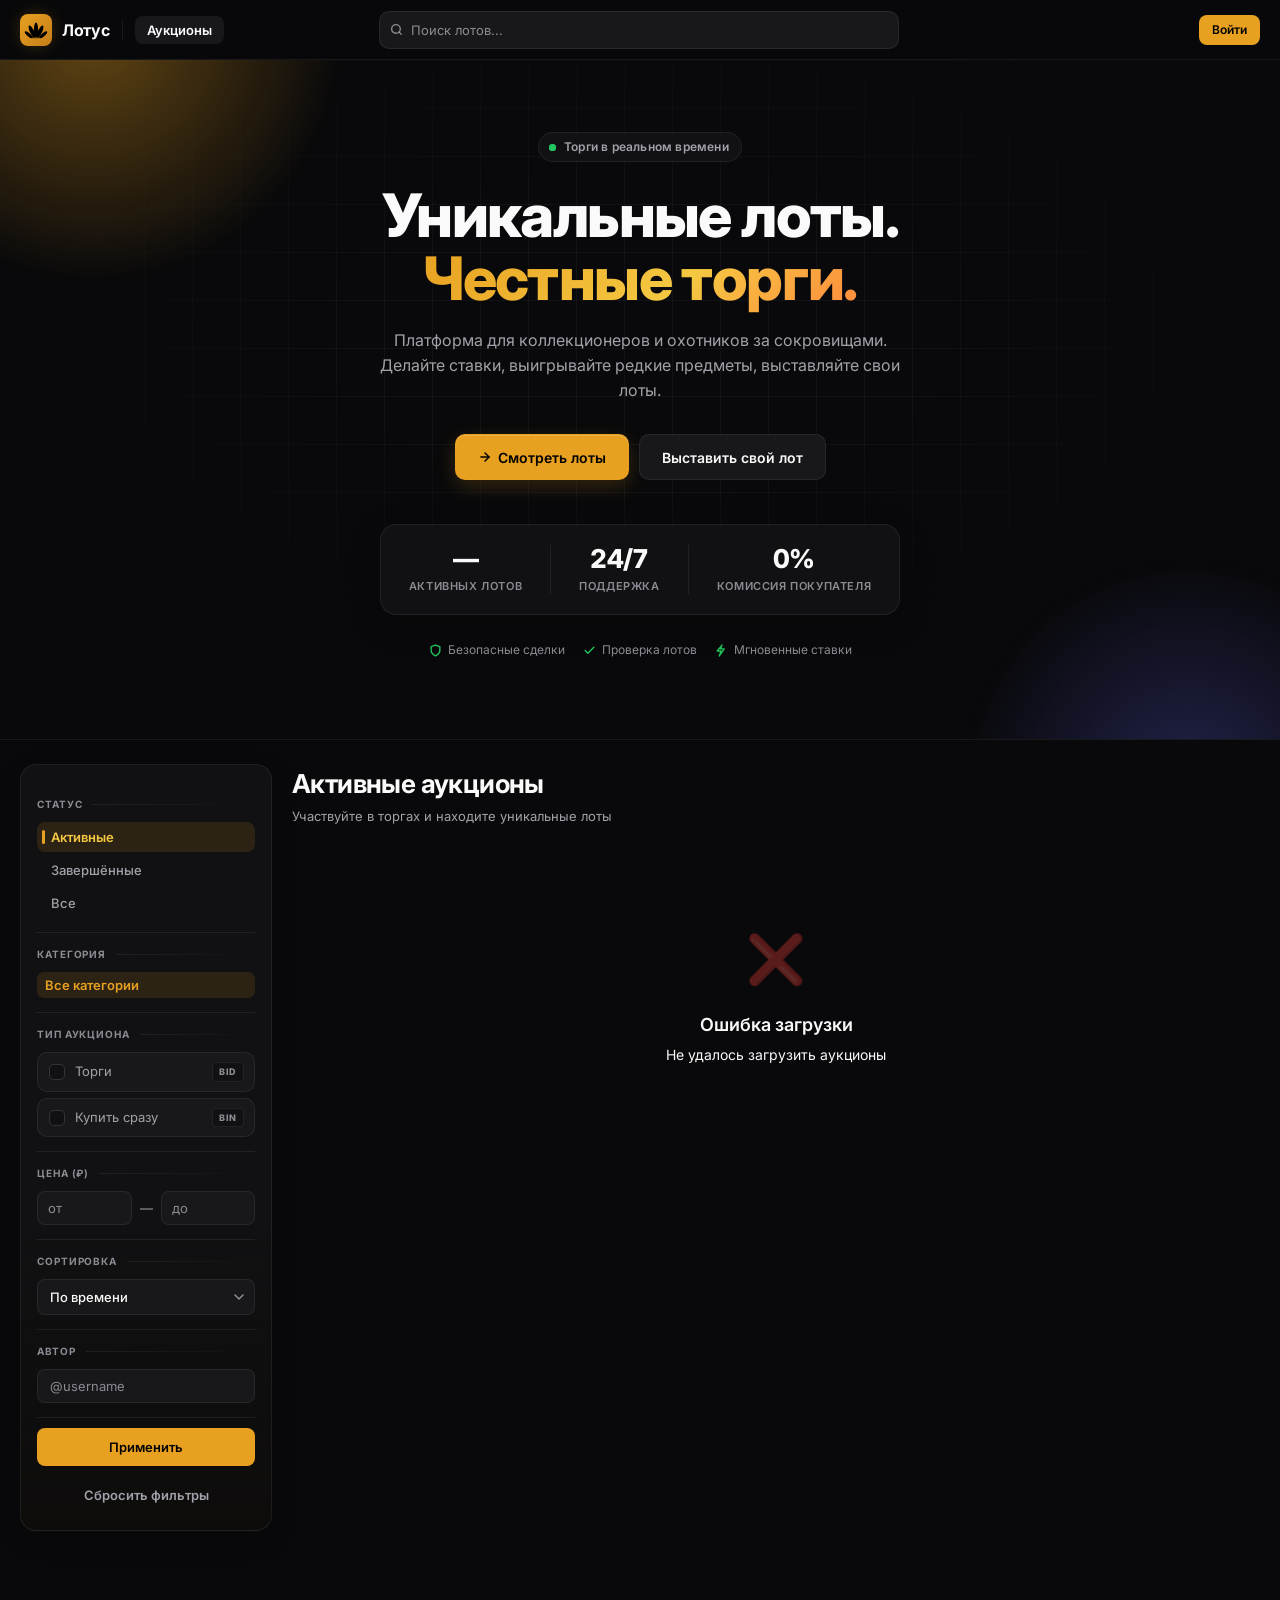
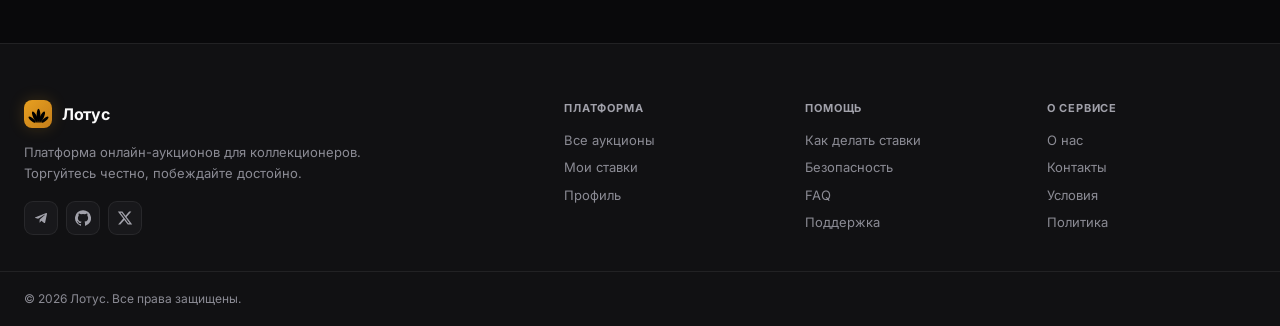
==== commit 989a3317: "Move filter sidebar into off-canvas drawer on mobile On viewports up to 768px the sidebar previously" ====
--- a/templates/index.html
+++ b/templates/index.html
@@ -187,8 +187,23 @@
      ================================================================ -->
 <main class="page-layout">
 
+  <!-- Mobile-only backdrop. Tapping it closes the filter drawer.
+       On desktop it's invisible because the sidebar is permanently
+       visible, no need for any overlay. -->
+  <div class="filter-backdrop" id="filterBackdrop" hidden></div>
+
   <!-- ======= SIDEBAR FILTERS ======= -->
   <aside class="filter-sidebar" id="filterSidebar">
+
+    <!-- Drawer header — only rendered as visible inside the mobile
+         off-canvas mode (CSS hides it on desktop). Carries the title
+         and a close (×) button. -->
+    <div class="fs-drawer-head">
+      <span class="fs-drawer-title">Фильтры</span>
+      <button type="button" class="fs-drawer-close" id="filterCloseBtn" aria-label="Закрыть фильтры">
+        <svg width="18" height="18" viewBox="0 0 24 24" fill="none" stroke="currentColor" stroke-width="2.2" stroke-linecap="round" stroke-linejoin="round"><line x1="18" y1="6" x2="6" y2="18"/><line x1="6" y1="6" x2="18" y2="18"/></svg>
+      </button>
+    </div>
 
     <!-- Статус -->
     <div class="fs-section">
@@ -312,6 +327,15 @@
         <p class="page-subtitle">Участвуйте в торгах и находите уникальные лоты</p>
       </div>
       <div style="display:flex;align-items:center;gap:10px;flex-wrap:wrap;">
+        <!-- Mobile-only trigger that opens the off-canvas filter
+             drawer. The badge inside is filled by JS with the number of
+             currently active filters (≥1 means "has-active" class
+             toggled, surfaces the badge). -->
+        <button type="button" class="filter-toggle" id="filterToggleBtn" aria-label="Открыть фильтры">
+          <svg viewBox="0 0 24 24" fill="none" stroke="currentColor" stroke-width="2" stroke-linecap="round" stroke-linejoin="round"><line x1="4" y1="6" x2="20" y2="6"/><line x1="7" y1="12" x2="17" y2="12"/><line x1="10" y1="18" x2="14" y2="18"/></svg>
+          <span>Фильтры</span>
+          <span class="badge" id="filterActiveBadge">0</span>
+        </button>
         <span class="toolbar-count" id="resultInfoInline"></span>
       </div>
     </div>
--- a/static/css/index.css
+++ b/static/css/index.css
@@ -496,19 +496,55 @@
   border-radius: 12px;
   overflow: hidden;
   cursor: default;
-  transition: box-shadow .18s;
+  transition: transform .2s cubic-bezier(.2,.7,.2,1),
+              box-shadow .2s cubic-bezier(.2,.7,.2,1),
+              border-color .2s;
   color: inherit;
-  display: flex !important;
-  flex-direction: column !important;
-  flex-wrap: nowrap !important;
+  display: flex;
+  flex-direction: column;
+  flex-wrap: nowrap;
   background: var(--bg-2);
   border: 1px solid var(--border);
   position: relative;
   width: 100%;
 }
 .auction-card:hover {
-  box-shadow: 0 4px 20px rgba(0,0,0,.45);
-  border-color: var(--border-hi);
+  transform: translateY(-3px);
+  border-color: rgba(232,160,32,0.35);
+  box-shadow:
+    0 12px 32px rgba(0,0,0,.45),
+    0 0 0 1px rgba(232,160,32,0.10),
+    0 0 28px rgba(232,160,32,0.08);
+}
+[data-theme="light"] .auction-card:hover {
+  box-shadow:
+    0 12px 32px rgba(0,0,0,.10),
+    0 0 0 1px rgba(232,160,32,0.18);
+}
+.auction-card .auction-image img {
+  transition: transform .35s cubic-bezier(.2,.7,.2,1);
+}
+.auction-card:hover .auction-image img,
+.auction-card:hover .card-slide.active {
+  transform: scale(1.04);
+}
+
+/* Cards fade-in on first paint. ``animation: none !important`` in the
+   prefers-reduced-motion block below disables it for users who opt out. */
+.auctions-grid > .auction-card {
+  animation: card-in .45s cubic-bezier(.2,.7,.2,1) both;
+}
+.auctions-grid > .auction-card:nth-child(1)  { animation-delay: .02s; }
+.auctions-grid > .auction-card:nth-child(2)  { animation-delay: .05s; }
+.auctions-grid > .auction-card:nth-child(3)  { animation-delay: .08s; }
+.auctions-grid > .auction-card:nth-child(4)  { animation-delay: .11s; }
+.auctions-grid > .auction-card:nth-child(5)  { animation-delay: .14s; }
+.auctions-grid > .auction-card:nth-child(6)  { animation-delay: .17s; }
+.auctions-grid > .auction-card:nth-child(7)  { animation-delay: .20s; }
+.auctions-grid > .auction-card:nth-child(8)  { animation-delay: .23s; }
+@keyframes card-in {
+  from { opacity: 0; transform: translateY(10px); }
+  to   { opacity: 1; transform: translateY(0); }
 }
 
 /* Ссылка-обёртка для картинки */
@@ -613,6 +649,7 @@
 .auction-price {
   font-size: 18px; font-weight: 700; color: var(--text-1);
   letter-spacing: -.3px; line-height: 1.2;
+  font-feature-settings: "tnum";
 }
 .auction-start { font-size: 11px; color: var(--text-3); margin-top: 1px; }
 .auction-meta-row {
@@ -1052,26 +1089,13 @@
 #auctionsContainer { opacity: 1; }
 #auctionsContainer.fade-out { animation: grid-fade-out .18s ease forwards; }
 #auctionsContainer.fade-in  { animation: grid-fade-in  .22s ease forwards; }
-.filter-tags { display: flex; flex-wrap: wrap; gap: 6px; margin-bottom: 12px; }
-.filter-tag {
-  display: inline-flex; align-items: center; gap: 5px;
-  padding: 3px 10px 3px 10px; border-radius: 20px;
-  background: var(--accent-dim); border: 1px solid rgba(232,160,32,.3);
-  color: var(--accent); font-size: 11px; font-weight: 600;
-}
-.filter-tag-remove {
-  background: none; border: none; color: var(--accent);
-  cursor: pointer; padding: 0; line-height: 1; font-size: 13px; margin-left: 2px;
-}
-.filter-tag-remove:hover { color: var(--red); }
 .crumb-link {
   transition: all .12s;
-  text-decoration: none !important;
   padding: 1px 4px; margin: 0 -4px;
   border-radius: 4px;
   cursor: pointer;
 }
-.crumb-link:hover { background: rgba(232,160,32,.2); color: var(--accent-2) !important; }
+.crumb-link:hover { background: rgba(232,160,32,.2); color: var(--accent-2); }
 
 @media (max-width: 768px) {
   #createModal .modal-box { max-height: 95vh; }
@@ -1106,14 +1130,65 @@
 /* ================================================================
    RESPONSIVE
    ================================================================ */
+/* "Filters" trigger button — desktop hides it (sidebar is always
+   visible there), mobile shows it as the only entry into the filter
+   drawer. Lives in the page-header, after the title block. */
+.filter-toggle {
+  display: none;
+  align-items: center; gap: 8px;
+  padding: 8px 14px; height: 38px;
+  background: var(--bg-3); color: var(--text-1);
+  border: 1px solid var(--border); border-radius: 10px;
+  font-size: 13px; font-weight: 600; cursor: pointer;
+  transition: border-color .15s, background .15s;
+}
+.filter-toggle:hover { border-color: var(--border-hi); }
+.filter-toggle svg { width: 14px; height: 14px; }
+.filter-toggle .badge {
+  display: none;
+  min-width: 18px; height: 18px; padding: 0 5px;
+  background: var(--accent); color: #000;
+  border-radius: 9px; font-size: 11px; font-weight: 700;
+  align-items: center; justify-content: center;
+}
+.filter-toggle.has-active .badge { display: inline-flex; }
+
+/* Drawer close-button + handle — only visible inside the mobile
+   drawer. The handle sits in a sticky header at the top of the
+   scrollable sidebar so the user can dismiss without scrolling. */
+.filter-sidebar .fs-drawer-head {
+  display: none;
+  position: sticky; top: 0; z-index: 2;
+  align-items: center; justify-content: space-between;
+  padding: 4px 4px 12px;
+  background: var(--bg-2);
+  border-bottom: 1px solid var(--border);
+  margin: -16px -16px 12px;
+  padding: 14px 16px;
+}
+.filter-sidebar .fs-drawer-title { font-size: 16px; font-weight: 700; color: var(--text-1); }
+.filter-sidebar .fs-drawer-close {
+  display: flex; align-items: center; justify-content: center;
+  width: 32px; height: 32px;
+  background: none; border: none; color: var(--text-2);
+  border-radius: 8px; cursor: pointer;
+  transition: background .15s, color .15s;
+}
+.filter-sidebar .fs-drawer-close:hover { background: var(--bg-3); color: var(--text-1); }
+
+/* Backdrop behind the open drawer — taps anywhere on it dismiss. */
+.filter-backdrop {
+  position: fixed; inset: 0; z-index: 99;
+  background: rgba(0,0,0,.55);
+  opacity: 0; pointer-events: none;
+  transition: opacity .2s ease;
+}
+.filter-backdrop.is-visible { opacity: 1; pointer-events: auto; }
+
 @media (max-width: 900px) {
   .page-layout { flex-direction: column; padding: 16px 16px 48px; }
-  .filter-sidebar { width: 100%; position: static; flex-direction: row; flex-wrap: wrap; gap: 8px; padding: 12px; }
-  .fs-section { padding: 6px 8px; border-bottom: none; border-right: 1px solid var(--border); }
-  .fs-section:last-child { border-right: none; }
-  .filter-sidebar .fs-actions { display: flex; gap: 6px; padding-top: 0; }
-  .filter-sidebar .fs-actions .btn { width: auto; }
-}
+}
+
 @media (max-width: 768px) {
   .nav-links { display: none; }
   .nav-hamburger { display: flex; }
@@ -1123,12 +1198,40 @@
   .fab { display: flex; }
   #createBtn { display: none !important; }
   .auctions-grid { grid-template-columns: 1fr 1fr; }
-  .filter-sidebar { flex-direction: column; }
-  .fs-section { border-right: none; border-bottom: 1px solid var(--border); }
+
+  /* Mobile: filter trigger appears, sidebar becomes off-canvas drawer.
+     Without is-open it sits off-screen left; with is-open it slides
+     into view above the page content. Width caps at 86vw / 340px so
+     part of the page stays visible behind the dim backdrop, signalling
+     that this is a transient overlay, not a navigation. */
+  .filter-toggle { display: inline-flex; }
+  .filter-sidebar {
+    position: fixed;
+    top: 0; left: 0; bottom: 0;
+    width: min(86vw, 340px);
+    max-height: 100vh;
+    transform: translateX(-100%);
+    transition: transform .25s ease;
+    border-radius: 0;
+    border: none;
+    border-right: 1px solid var(--border);
+    z-index: 100;
+    padding: 16px;
+  }
+  .filter-sidebar.is-open { transform: translateX(0); }
+  .filter-sidebar .fs-drawer-head { display: flex; }
+
+  /* Page content owns the full row when sidebar is off-canvas. */
+  .page-content { width: 100%; }
 }
 @media (max-width: 480px) {
   .auctions-grid { grid-template-columns: 1fr; }
 }
+
+/* iOS body-scroll-lock companion class — JS adds it on <body> when
+   the drawer opens so the page beneath doesn't scroll while the user
+   pans inside the filters. */
+body.no-scroll { overflow: hidden; touch-action: none; }
 
 /* Mobile nav drawer */
 .mobile-nav {
@@ -1438,55 +1541,6 @@
 }
 
 /* ================================================================
-   AUCTION CARD — polish (additive — overrides previous hover)
-   ================================================================ */
-.auction-card {
-  transition: transform .2s cubic-bezier(.2,.7,.2,1),
-              box-shadow .2s cubic-bezier(.2,.7,.2,1),
-              border-color .2s;
-}
-.auction-card:hover {
-  transform: translateY(-3px);
-  border-color: rgba(232,160,32,0.35);
-  box-shadow:
-    0 12px 32px rgba(0,0,0,.45),
-    0 0 0 1px rgba(232,160,32,0.10),
-    0 0 28px rgba(232,160,32,0.08);
-}
-[data-theme="light"] .auction-card:hover {
-  box-shadow:
-    0 12px 32px rgba(0,0,0,.10),
-    0 0 0 1px rgba(232,160,32,0.18);
-}
-.auction-card .auction-image img {
-  transition: transform .35s cubic-bezier(.2,.7,.2,1);
-}
-.auction-card:hover .auction-image img,
-.auction-card:hover .card-slide.active {
-  transform: scale(1.04);
-}
-.auction-price {
-  font-feature-settings: "tnum";
-}
-
-/* Cards fade-in on first paint */
-.auctions-grid > .auction-card {
-  animation: card-in .45s cubic-bezier(.2,.7,.2,1) both;
-}
-.auctions-grid > .auction-card:nth-child(1)  { animation-delay: .02s; }
-.auctions-grid > .auction-card:nth-child(2)  { animation-delay: .05s; }
-.auctions-grid > .auction-card:nth-child(3)  { animation-delay: .08s; }
-.auctions-grid > .auction-card:nth-child(4)  { animation-delay: .11s; }
-.auctions-grid > .auction-card:nth-child(5)  { animation-delay: .14s; }
-.auctions-grid > .auction-card:nth-child(6)  { animation-delay: .17s; }
-.auctions-grid > .auction-card:nth-child(7)  { animation-delay: .20s; }
-.auctions-grid > .auction-card:nth-child(8)  { animation-delay: .23s; }
-@keyframes card-in {
-  from { opacity: 0; transform: translateY(10px); }
-  to   { opacity: 1; transform: translateY(0); }
-}
-
-/* ================================================================
    PAGE TITLE — bigger to match hero
    ================================================================ */
 .page-title {
@@ -1611,7 +1665,10 @@
 }
 
 /* ================================================================
-   FILTER SIDEBAR — refined v2 (overrides earlier rules)
+   FILTER SIDEBAR — visual polish (gradient, shadow, custom controls).
+   The basic layout (sticky, width, scroll) lives in the FILTER SIDEBAR
+   block earlier in the file; this section adds the visual treatment
+   and the per-control components (stab, check, num stepper).
    ================================================================ */
 .filter-sidebar {
   width: 252px;
@@ -2074,7 +2131,9 @@
 }
 
 /* ================================================================
-   FILTER CHIPS — refined v2 (overrides earlier .filter-tag rules)
+   FILTER CHIPS — pill-style chips shown above the auctions grid
+   to summarise currently-applied filters. (Old `.filter-tag` rules
+   were deleted; this is the single source for the chip styling.)
    ================================================================ */
 .filter-tags {
   display: flex;
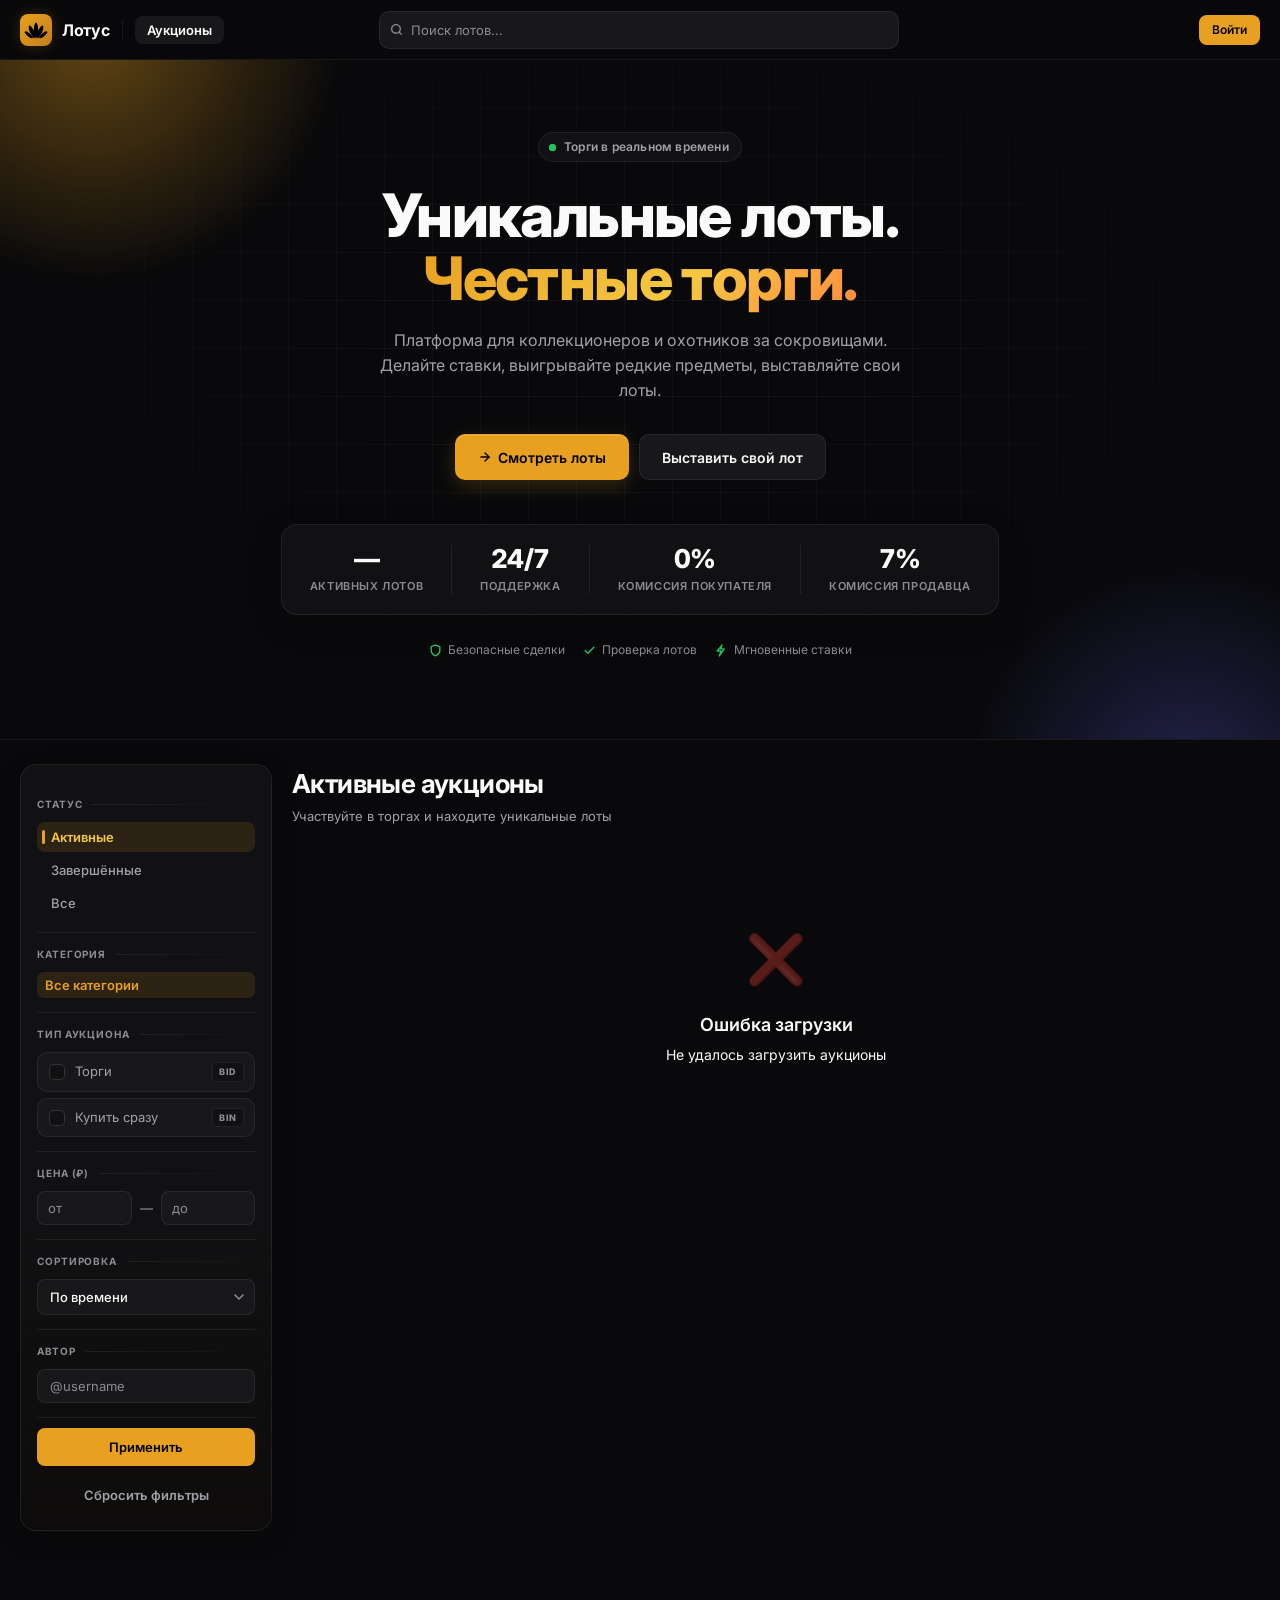
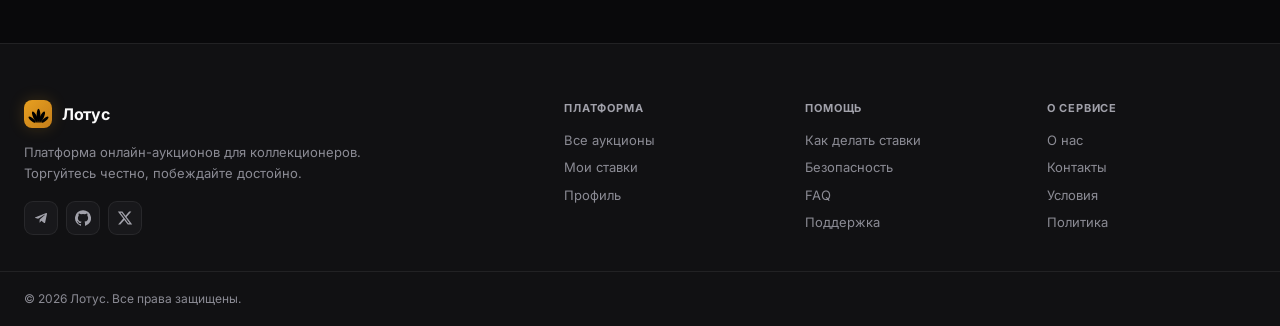
==== commit a7eefb3c: "Charge 7% platform commission on every settled sale Both /buy-now and the scheduler-driven complete_" ====
--- a/templates/index.html
+++ b/templates/index.html
@@ -140,6 +140,11 @@
       <div class="hero-stat">
         <div class="hero-stat-value">0%</div>
         <div class="hero-stat-label">Комиссия покупателя</div>
+      </div>
+      <div class="hero-stat-divider"></div>
+      <div class="hero-stat">
+        <div class="hero-stat-value" id="statCommission">7%</div>
+        <div class="hero-stat-label">Комиссия продавца</div>
       </div>
     </div>
 
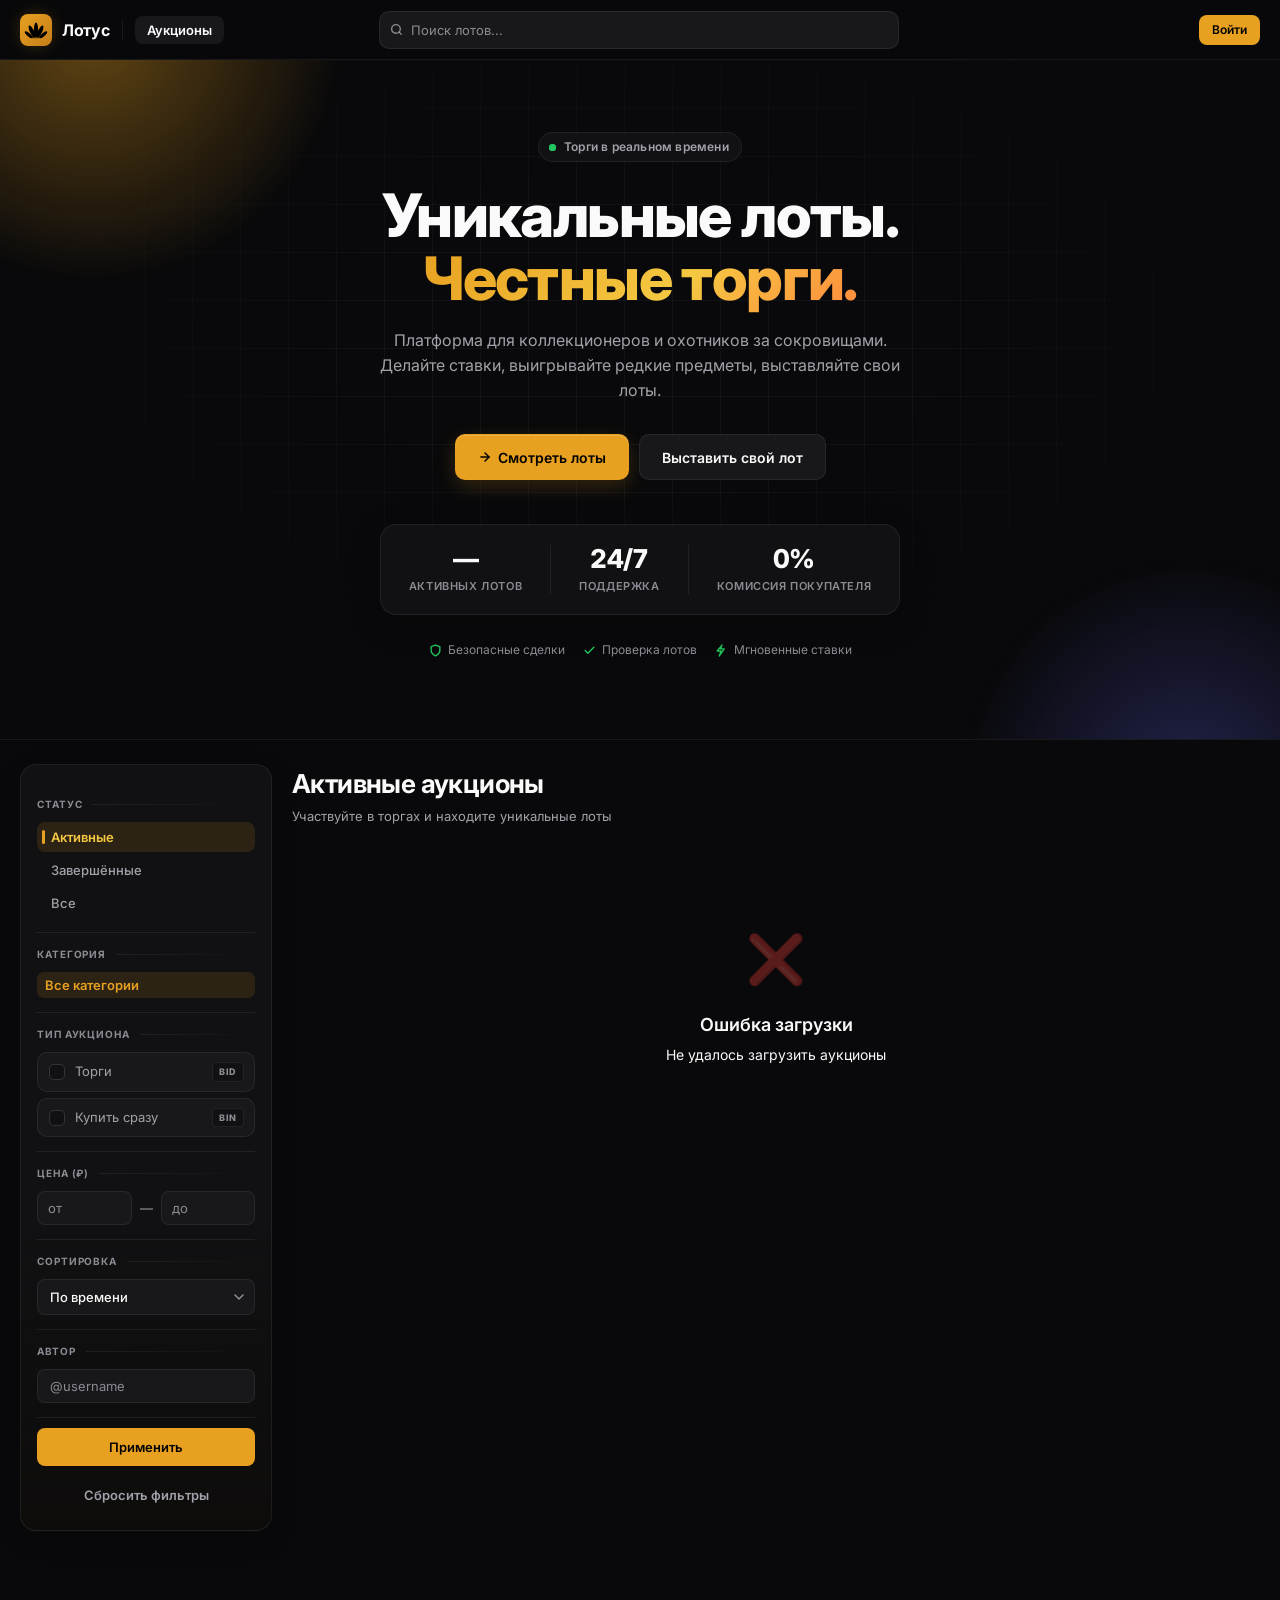
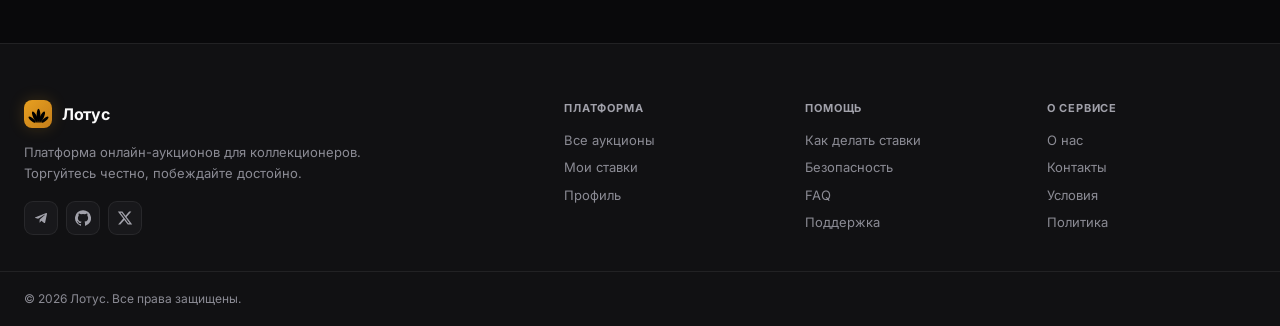
==== commit 31263813: "Merge pull request #58 from MrPlatynum/feature/mobile-filter-drawer Slide-in filter drawer on mobile" ====
--- a/templates/index.html
+++ b/templates/index.html
@@ -140,11 +140,6 @@
       <div class="hero-stat">
         <div class="hero-stat-value">0%</div>
         <div class="hero-stat-label">Комиссия покупателя</div>
-      </div>
-      <div class="hero-stat-divider"></div>
-      <div class="hero-stat">
-        <div class="hero-stat-value" id="statCommission">7%</div>
-        <div class="hero-stat-label">Комиссия продавца</div>
       </div>
     </div>
 
--- a/static/css/common.css
+++ b/static/css/common.css
@@ -921,3 +921,23 @@
 @media (prefers-reduced-motion: reduce) {
   .footer-status-dot { animation: none !important; }
 }
+
+/* ================================================================
+   PAYOUT HINT — shown live under seller-side price inputs (create
+   modal on the home page, edit modal on the lot page). Driven by
+   attachPayoutHint() in the per-page JS so the hint always reflects
+   the live commission rate from /api/platform.
+   ================================================================ */
+.payout-hint {
+  margin-top: 6px;
+  padding: 6px 10px;
+  background: var(--accent-dim);
+  border: 1px solid var(--accent);
+  border-radius: 8px;
+  color: var(--accent);
+  font-size: 12px;
+  font-weight: 600;
+  line-height: 1.35;
+}
+.payout-hint .payout-net  { font-weight: 700; }
+.payout-hint .payout-rate { color: var(--text-3); font-weight: 500; }
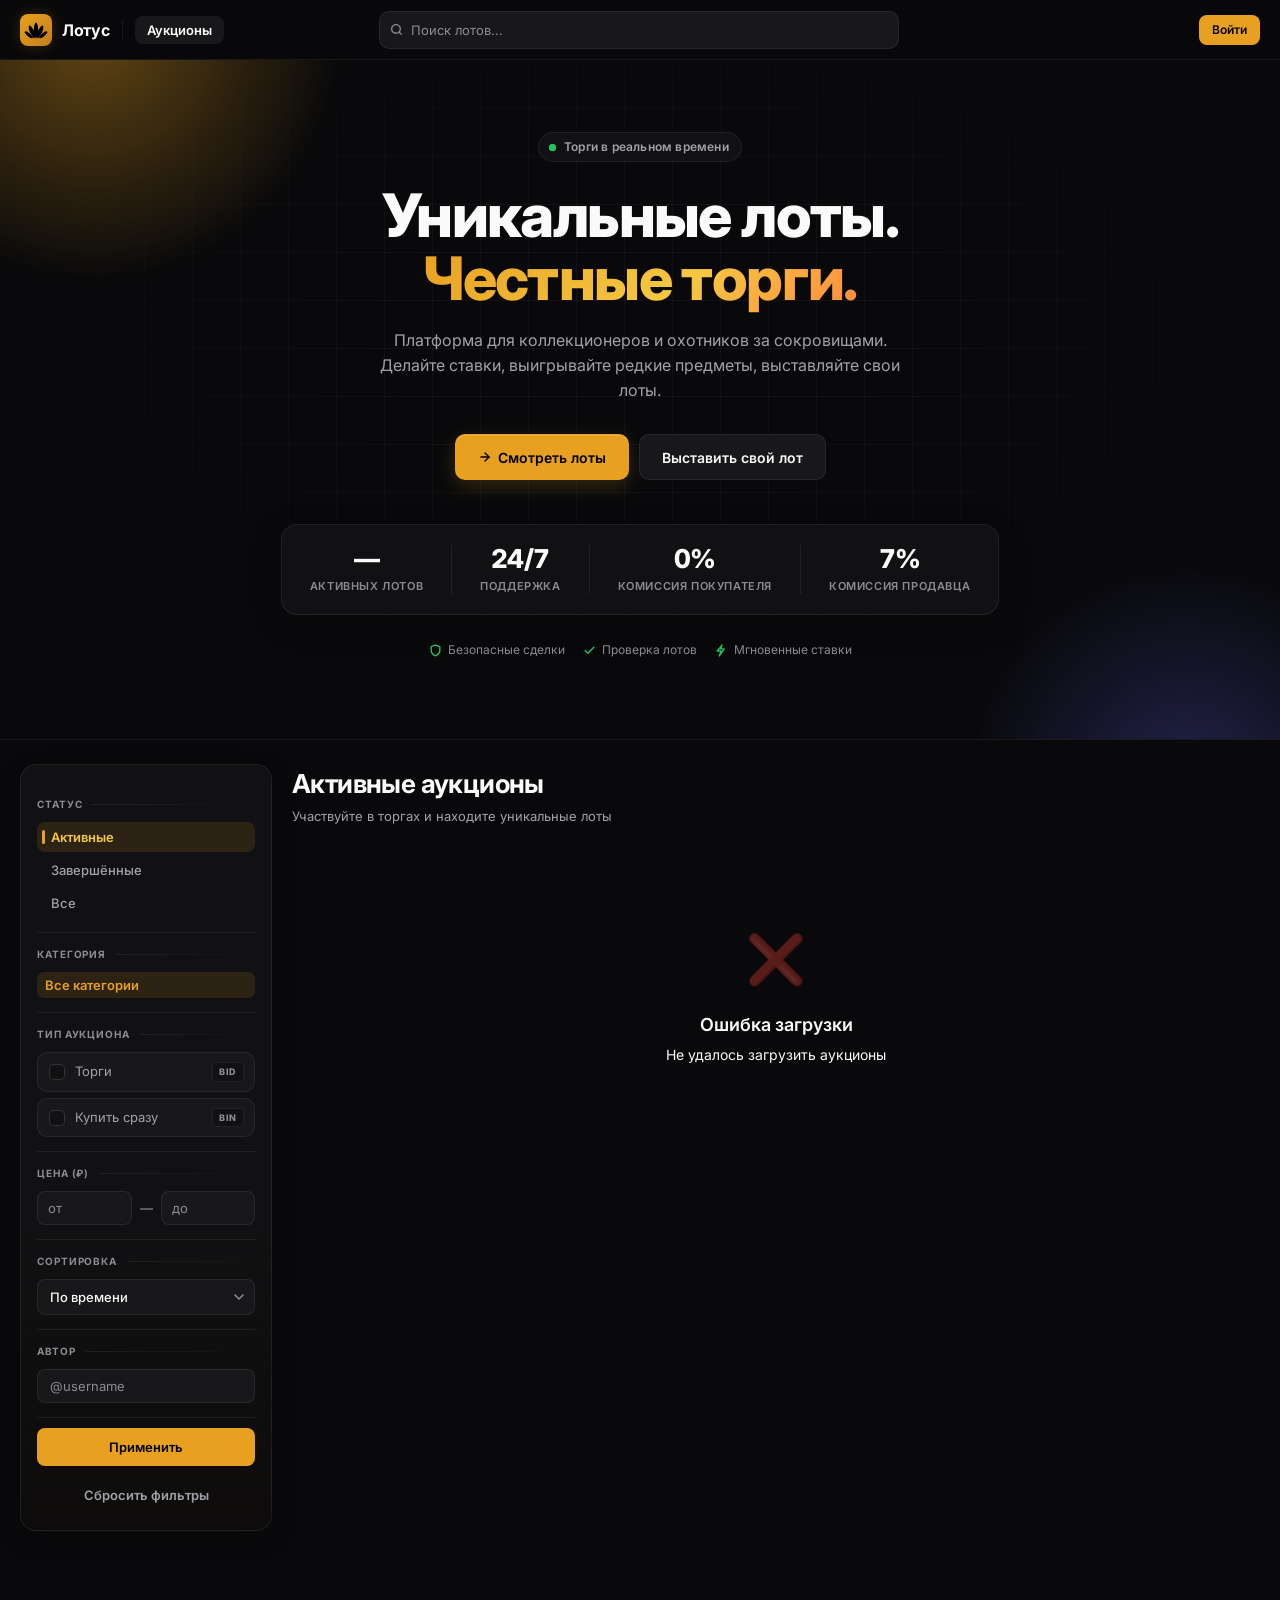
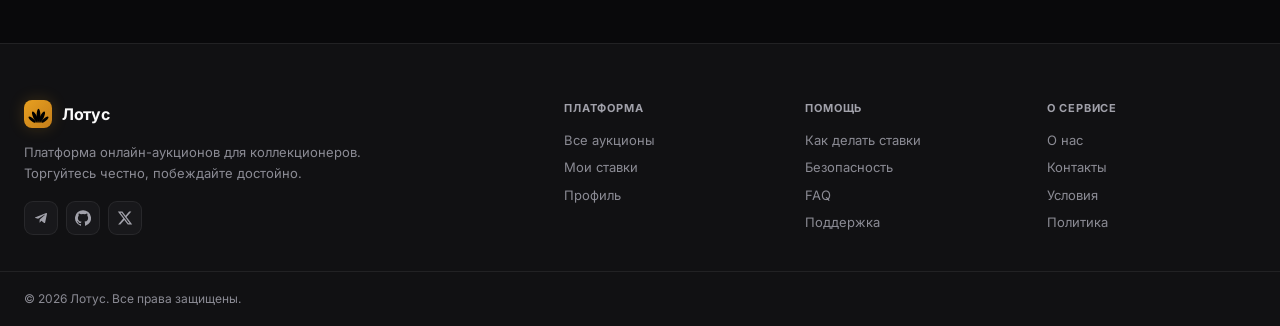
==== commit aa6c0e77: "Merge pull request #59 from MrPlatynum/feature/seller-commission Charge a 7% platform commission on " ====
--- a/templates/index.html
+++ b/templates/index.html
@@ -140,6 +140,11 @@
       <div class="hero-stat">
         <div class="hero-stat-value">0%</div>
         <div class="hero-stat-label">Комиссия покупателя</div>
+      </div>
+      <div class="hero-stat-divider"></div>
+      <div class="hero-stat">
+        <div class="hero-stat-value" id="statCommission">7%</div>
+        <div class="hero-stat-label">Комиссия продавца</div>
       </div>
     </div>
 
@@ -544,6 +549,7 @@
               <label class="form-label">Стартовая цена (₽)</label>
               <input type="number" class="form-input" id="auctionPrice" min="1" step="0.01" placeholder="например, 100">
               <div class="img-hint">Минимальная ставка, с которой начнутся торги</div>
+              <div class="payout-hint" id="auctionPricePayout" hidden></div>
             </div>
             <div class="form-group">
               <label class="form-label">Длительность</label>
@@ -561,6 +567,7 @@
               <label class="form-label">Цена «Купить сразу» (₽)</label>
               <input type="number" class="form-input" id="auctionBinPrice" min="1" step="0.01" placeholder="например, 500">
               <div class="img-hint">Первый покупатель забирает лот по этой цене</div>
+              <div class="payout-hint" id="auctionBinPricePayout" hidden></div>
             </div>
             <div class="form-group">
               <label class="form-label">Длительность <span style="color:var(--text-3);font-weight:400">(необязательно)</span></label>
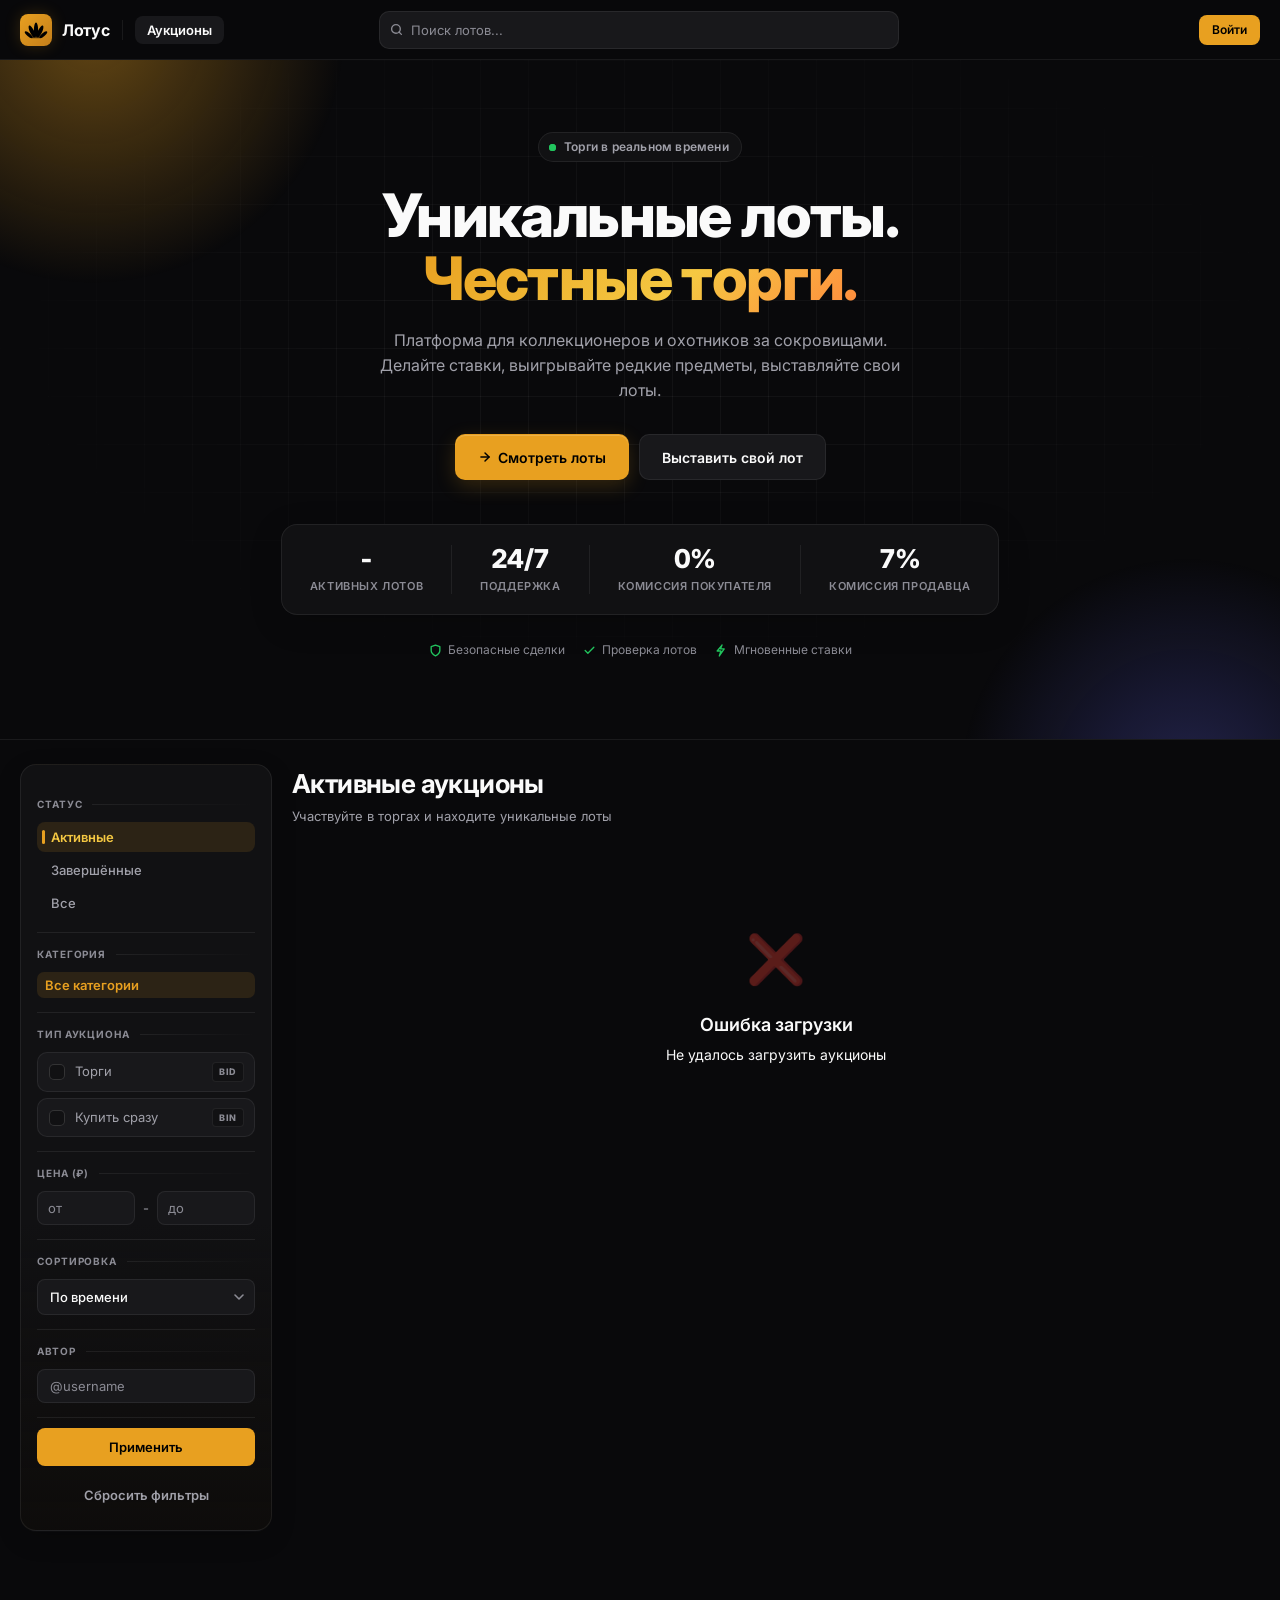
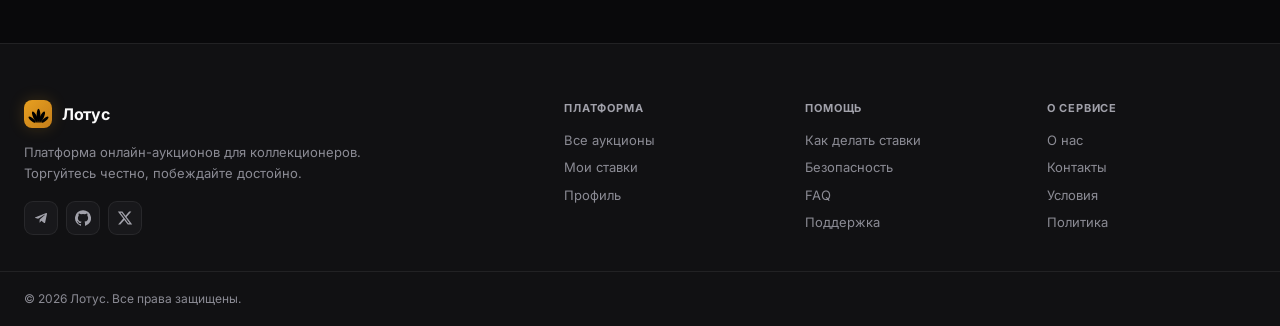
==== commit 45fa970a: "Sweep em-dash to plain hyphen across code and templates Memory rule "feedback_en_dash_only" calls ou" ====
--- a/templates/index.html
+++ b/templates/index.html
@@ -4,7 +4,7 @@
     <meta charset="UTF-8">
     <meta name="viewport" content="width=device-width, initial-scale=1.0">
   <link rel="icon" href="/static/favicon.svg" type="image/svg+xml">
-    <title>Лотус — Онлайн-аукцион</title>
+    <title>Лотус - Онлайн-аукцион</title>
     <link rel="preconnect" href="https://fonts.googleapis.com">
     <link rel="preconnect" href="https://fonts.gstatic.com" crossorigin>
     <link href="https://fonts.googleapis.com/css2?family=Inter:wght@400;500;600;700&display=swap" rel="stylesheet">
@@ -55,7 +55,7 @@
       <a class="nav-user" id="userProfile" style="display:none;" href="profile.html">
         <div class="nav-avatar" id="userAvatarSmall">?</div>
         <div>
-          <div class="nav-user-name" id="userName">—</div>
+          <div class="nav-user-name" id="userName">-</div>
           <div class="nav-balance"><span id="userBalanceSmall">0</span> ₽</div>
         </div>
       </a>
@@ -128,7 +128,7 @@
 
     <div class="hero-stats" id="heroStats">
       <div class="hero-stat">
-        <div class="hero-stat-value" id="statActive">—</div>
+        <div class="hero-stat-value" id="statActive">-</div>
         <div class="hero-stat-label">Активных лотов</div>
       </div>
       <div class="hero-stat-divider"></div>
@@ -166,14 +166,14 @@
 </section>
 
 <!-- ================================================================
-     FEATURED STRIP — ending soon
+     FEATURED STRIP - ending soon
      ================================================================ -->
 <section class="featured-strip" id="featuredStrip" hidden>
   <div class="featured-head">
     <div class="featured-title-wrap">
       <span class="featured-flame">🔥</span>
       <h2 class="featured-title">Скоро завершатся</h2>
-      <span class="featured-sub">Самые горящие лоты — успей сделать ставку</span>
+      <span class="featured-sub">Самые горящие лоты - успей сделать ставку</span>
     </div>
     <div class="featured-controls">
       <button type="button" class="featured-arrow" id="featuredPrev" aria-label="Прокрутить назад" disabled>
@@ -200,7 +200,7 @@
   <!-- ======= SIDEBAR FILTERS ======= -->
   <aside class="filter-sidebar" id="filterSidebar">
 
-    <!-- Drawer header — only rendered as visible inside the mobile
+    <!-- Drawer header - only rendered as visible inside the mobile
          off-canvas mode (CSS hides it on desktop). Carries the title
          and a close (×) button. -->
     <div class="fs-drawer-head">
@@ -264,7 +264,7 @@
             </button>
           </div>
         </div>
-        <span class="fs-price-sep">—</span>
+        <span class="fs-price-sep">-</span>
         <div class="fs-num">
           <input type="number" class="fs-price-input" id="maxPrice" placeholder="до" min="0">
           <div class="fs-num-stepper">
@@ -506,7 +506,7 @@
               Добавить фото
             </label>
             <input type="file" class="form-input" id="auctionImageFile" accept="image/*" style="display:none;" multiple>
-            <div class="img-hint">Первое фото — обложка. Можно добавить до 5 изображений.</div>
+            <div class="img-hint">Первое фото - обложка. Можно добавить до 5 изображений.</div>
           </div>
         </div>
 
@@ -523,10 +523,10 @@
             <label class="form-label">Категория</label>
             <div class="cat-picker" id="createCatPicker">
               <select class="form-input cat-picker-parent" id="auctionCategoryParent">
-                <option value="">— Выберите категорию —</option>
+                <option value="">- Выберите категорию -</option>
               </select>
               <select class="form-input cat-picker-sub" id="auctionCategory" style="display:none;">
-                <option value="">— Подкатегория —</option>
+                <option value="">- Подкатегория -</option>
               </select>
             </div>
           </div>
@@ -540,7 +540,7 @@
                 Купить сразу (BIN)
               </button>
             </div>
-            <div class="img-hint" id="auctionTypeHint">Покупатели делают ставки — побеждает наибольшая</div>
+            <div class="img-hint" id="auctionTypeHint">Покупатели делают ставки - побеждает наибольшая</div>
           </div>
 
           <!-- BID поля -->
@@ -557,7 +557,7 @@
                 <input type="number" class="form-input" id="auctionDuration" min="1" max="10080" value="60" placeholder="60" style="flex:1;">
                 <span style="font-size:12px;color:var(--text-3);white-space:nowrap;">мин</span>
               </div>
-              <div class="img-hint" id="durationHint">1 час — аукцион завершится через 60 мин</div>
+              <div class="img-hint" id="durationHint">1 час - аукцион завершится через 60 мин</div>
             </div>
           </div>
 
@@ -592,7 +592,7 @@
 <script src="/static/vendor/cropper.min.js"></script>
 
 <!-- ================================================================
-     COMPAT SHIMS — bridge new HTML to existing JS
+     COMPAT SHIMS - bridge new HTML to existing JS
      ================================================================ -->
   <script src="/static/js/common.js"></script>
   <script src="/static/js/index.js"></script>
@@ -687,7 +687,7 @@
         section.hidden = false;
 
         // Используем time_remaining от сервера (он считает в UTC корректно).
-        // end_time в API — naive-UTC без 'Z', поэтому браузер парсит его как
+        // end_time в API - naive-UTC без 'Z', поэтому браузер парсит его как
         // локальное время и таймер «уезжает» на UTC-offset.
         const baseTs = Date.now();
         scroll.innerHTML = items.map(a => {
--- a/static/css/common.css
+++ b/static/css/common.css
@@ -1,5 +1,5 @@
 /* ================================================================
-   Лотус — Common Design System
+   Лотус - Common Design System
    Подключается ПЕРЕД per-page CSS на всех страницах.
    Содержит: токены, reset, навбар, кнопки, модалки, формы,
              уведомления, футер, моб.меню, FAB, scrollbar.
@@ -198,7 +198,7 @@
 }
 
 /* ================================================================
-   SEARCH (универсальный — навбар и страницы)
+   SEARCH (универсальный - навбар и страницы)
    ================================================================ */
 .search-wrap {
   display: flex; align-items: center; gap: 8px;
@@ -629,7 +629,7 @@
 }
 
 /* ================================================================
-   TABS — общий компонент (.lot-tabs / .tabs-nav / .lot-tab-btn / .tab-panel)
+   TABS - общий компонент (.lot-tabs / .tabs-nav / .lot-tab-btn / .tab-panel)
    Используется на auction.html и user.html.
    ================================================================ */
 .lot-tabs {
@@ -645,7 +645,7 @@
   border-bottom: 1px solid var(--border);
   background: var(--bg-3);
   padding: 0 4px;
-  /* sticky убран — конфликтовал с overflow:hidden родителя
+  /* sticky убран - конфликтовал с overflow:hidden родителя
      и при некоторых условиях вкладки накладывались на содержимое */
 }
 .lot-tab-btn {
@@ -768,7 +768,7 @@
   cursor: not-allowed;
 }
 
-/* Toggle-пилюля (чекбокс-стиль) — независимая от выбора звёзд */
+/* Toggle-пилюля (чекбокс-стиль) - независимая от выбора звёзд */
 .rev-pill-toggle {
   background: var(--bg-2);
   border-color: var(--border-hi);
@@ -824,7 +824,7 @@
 }
 
 /* ================================================================
-   LOAD ERROR — общая ошибка загрузки данных (renderLoadError)
+   LOAD ERROR - общая ошибка загрузки данных (renderLoadError)
    ================================================================ */
 .load-error {
   display: flex; flex-direction: column;
@@ -881,7 +881,7 @@
 .page-content-wrap { flex: 1; }
 
 /* ================================================================
-   UTILITY CLASSES — ограниченный набор, чтобы вытащить
+   UTILITY CLASSES - ограниченный набор, чтобы вытащить
    самые повторяющиеся inline-стили из шаблонов
    ================================================================ */
 .flex-1     { flex: 1; }
@@ -923,7 +923,7 @@
 }
 
 /* ================================================================
-   PAYOUT HINT — shown live under seller-side price inputs (create
+   PAYOUT HINT - shown live under seller-side price inputs (create
    modal on the home page, edit modal on the lot page). Driven by
    attachPayoutHint() in the per-page JS so the hint always reflects
    the live commission rate from /api/platform.
--- a/static/css/index.css
+++ b/static/css/index.css
@@ -1,5 +1,5 @@
 /* ================================================================
-   Лотус Design System — v3 (Top-nav, production layout)
+   Лотус Design System - v3 (Top-nav, production layout)
    ================================================================ */
 :root {
   --bg:          #09090b;
@@ -62,7 +62,7 @@
    TOP NAVBAR
    ================================================================ */
 /* ================================================================
-   NAVBAR — единая шапка
+   NAVBAR - единая шапка
    ================================================================ */
 .navbar {
   position: sticky; top: 0; z-index: 200;
@@ -180,7 +180,7 @@
 }
 
 /* ================================================================
-   PAGE LAYOUT — sidebar + content
+   PAGE LAYOUT - sidebar + content
    ================================================================ */
 .page-layout {
   max-width: var(--max-w);
@@ -321,7 +321,7 @@
 }
 
 /* ================================================================
-   TOOLBAR — single line filters
+   TOOLBAR - single line filters
    ================================================================ */
 /* ================================================================
    FILTERS TOOLBAR
@@ -484,7 +484,7 @@
 .reset-btn:hover { color: var(--text-1); border-color: var(--border-hi); }
 
 /* ================================================================
-   AUCTION CARD — Avito style
+   AUCTION CARD - Avito style
    ================================================================ */
 .auctions-grid {
   display: grid;
@@ -608,7 +608,7 @@
   display: flex; align-items: center; gap: 3px;
 }
 
-/* Бейдж — поверх картинки */
+/* Бейдж - поверх картинки */
 .auction-badge {
   position: absolute; top: 8px; left: 8px; z-index: 4;
   padding: 2px 7px; border-radius: 4px;
@@ -620,7 +620,7 @@
 .badge-ended  { background: rgba(0,0,0,0.6); color: var(--text-3); border: 1px solid rgba(255,255,255,.08); }
 @keyframes pulse-badge { 0%,100%{opacity:1} 50%{opacity:.5} }
 
-/* Таймер — теперь в auction-body */
+/* Таймер - теперь в auction-body */
 .card-timer { font-variant-numeric: tabular-nums; }
 
 /* Кнопка удаления */
@@ -735,7 +735,7 @@
 .empty-actions { display: flex; gap: 8px; margin-top: 16px; }
 
 /* ================================================================
-   PAGINATION — numbered buttons + jump input
+   PAGINATION - numbered buttons + jump input
    ================================================================ */
 .pagination {
   display: flex; justify-content: center; align-items: center;
@@ -1130,7 +1130,7 @@
 /* ================================================================
    RESPONSIVE
    ================================================================ */
-/* "Filters" trigger button — desktop hides it (sidebar is always
+/* "Filters" trigger button - desktop hides it (sidebar is always
    visible there), mobile shows it as the only entry into the filter
    drawer. Lives in the page-header, after the title block. */
 .filter-toggle {
@@ -1153,7 +1153,7 @@
 }
 .filter-toggle.has-active .badge { display: inline-flex; }
 
-/* Drawer close-button + handle — only visible inside the mobile
+/* Drawer close-button + handle - only visible inside the mobile
    drawer. The handle sits in a sticky header at the top of the
    scrollable sidebar so the user can dismiss without scrolling. */
 .filter-sidebar .fs-drawer-head {
@@ -1176,7 +1176,7 @@
 }
 .filter-sidebar .fs-drawer-close:hover { background: var(--bg-3); color: var(--text-1); }
 
-/* Backdrop behind the open drawer — taps anywhere on it dismiss. */
+/* Backdrop behind the open drawer - taps anywhere on it dismiss. */
 .filter-backdrop {
   position: fixed; inset: 0; z-index: 99;
   background: rgba(0,0,0,.55);
@@ -1228,7 +1228,7 @@
   .auctions-grid { grid-template-columns: 1fr; }
 }
 
-/* iOS body-scroll-lock companion class — JS adds it on <body> when
+/* iOS body-scroll-lock companion class - JS adds it on <body> when
    the drawer opens so the page beneath doesn't scroll while the user
    pans inside the filters. */
 body.no-scroll { overflow: hidden; touch-action: none; }
@@ -1289,9 +1289,9 @@
 }
 @keyframes badge-pop { from { transform: scale(0); } to { transform: scale(1); } }
 
-/* Dropdown — позиционирование задано в common.css (position: fixed
+/* Dropdown - позиционирование задано в common.css (position: fixed
    с привязкой к viewport, чтобы выпадашка следовала за скроллом).
-   Здесь ничего не переопределяем — раньше тут стоял position: absolute,
+   Здесь ничего не переопределяем - раньше тут стоял position: absolute,
    из-за чего при прокрутке вниз dropdown уезжал к верху документа за
    границу экрана. */
 
@@ -1358,7 +1358,7 @@
 .notif-empty-icon { font-size: 32px; margin-bottom: 8px; opacity: .4; }
 
 /* ================================================================
-   HERO — landing-style header above the auctions grid
+   HERO - landing-style header above the auctions grid
    ================================================================ */
 .hero {
   position: relative;
@@ -1374,10 +1374,10 @@
   pointer-events: none;
 }
 /* Раньше hero-blob был двумя div'ами с filter: blur(80px) и infinite
-   animation — GPU пересчитывал большой гауссов blur каждый кадр.
+   animation - GPU пересчитывал большой гауссов blur каждый кадр.
    Заменено на один слой с двумя radial-gradient: браузер растеризует
    фон один раз и держит как кэшированный слой. Лёгкая анимация
-   transform — это дешёвая операция на композитном слое, blur вообще
+   transform - это дешёвая операция на композитном слое, blur вообще
    не используется. */
 .hero-glow {
   position: absolute;
@@ -1541,7 +1541,7 @@
 }
 
 /* ================================================================
-   PAGE TITLE — bigger to match hero
+   PAGE TITLE - bigger to match hero
    ================================================================ */
 .page-title {
   font-size: 26px;
@@ -1655,7 +1655,7 @@
 }
 
 /* ================================================================
-   REDUCED MOTION — respect user preference
+   REDUCED MOTION - respect user preference
    ================================================================ */
 @media (prefers-reduced-motion: reduce) {
   .hero-glow, .hero-pulse::after,
@@ -1665,7 +1665,7 @@
 }
 
 /* ================================================================
-   FILTER SIDEBAR — visual polish (gradient, shadow, custom controls).
+   FILTER SIDEBAR - visual polish (gradient, shadow, custom controls).
    The basic layout (sticky, width, scroll) lives in the FILTER SIDEBAR
    block earlier in the file; this section adds the visual treatment
    and the per-control components (stab, check, num stepper).
@@ -1712,7 +1712,7 @@
   background: linear-gradient(90deg, var(--border) 0%, transparent 100%);
 }
 
-/* ===== Status tabs — pill list ===== */
+/* ===== Status tabs - pill list ===== */
 .fs-status-tabs { gap: 3px; }
 .fs-stab {
   position: relative;
@@ -1940,7 +1940,7 @@
   color: var(--text-1);
 }
 
-/* ===== Text input (creator) — match new heights ===== */
+/* ===== Text input (creator) - match new heights ===== */
 .fs-input {
   height: 34px;
   padding: 0 12px;
@@ -1967,7 +1967,7 @@
 }
 
 /* ================================================================
-   FILTER SIDEBAR — custom dropdown (sort)
+   FILTER SIDEBAR - custom dropdown (sort)
    ================================================================ */
 .fs-dropdown {
   position: relative;
@@ -2131,7 +2131,7 @@
 }
 
 /* ================================================================
-   FILTER CHIPS — pill-style chips shown above the auctions grid
+   FILTER CHIPS - pill-style chips shown above the auctions grid
    to summarise currently-applied filters. (Old `.filter-tag` rules
    were deleted; this is the single source for the chip styling.)
    ================================================================ */
@@ -2219,7 +2219,7 @@
 .filter-tag-clear:hover svg { transform: rotate(-8deg); }
 
 /* ================================================================
-   FEATURED STRIP — "Ending soon" carousel
+   FEATURED STRIP - "Ending soon" carousel
    ================================================================ */
 .featured-strip {
   max-width: 100%;
@@ -2250,7 +2250,7 @@
 /* Раньше тут была анимация filter: drop-shadow (аналог blur, GPU
    пересчитывает поле растушёвки каждый кадр). На странице с
    множеством "горящих" лотов это давало основной CPU/GPU расход.
-   Теперь только transform — GPU дешёво двигает кэшированный слой. */
+   Теперь только transform - GPU дешёво двигает кэшированный слой. */
 @keyframes flame-flicker {
   0%,100% { transform: scale(1) rotate(-3deg); }
   50%     { transform: scale(1.08) rotate(3deg); }
@@ -2351,7 +2351,7 @@
   font-variant-numeric: tabular-nums;
   letter-spacing: .2px;
   /* Раньше тут был backdrop-filter: blur(8px). В сочетании с
-     infinite-анимациями (timer-pulse, pulse-dot-fast) внутри —
+     infinite-анимациями (timer-pulse, pulse-dot-fast) внутри -
      браузер пересчитывал blur каждый кадр для каждой карточки
      featured-strip, и это давало основную нагрузку на CPU/GPU
      главной страницы. Фон уже почти непрозрачный, blur не нужен. */
@@ -2368,7 +2368,7 @@
 .featured-timer.critical {
   background: rgba(239,68,68,.95);
   color: #fff;
-  /* Анимация timer-pulse убрана — точка справа уже подсказывает
+  /* Анимация timer-pulse убрана - точка справа уже подсказывает
      состояние, а пульсация всего бейджа заставляла перерисовывать
      карточку каждый кадр. */
 }
@@ -2378,7 +2378,7 @@
 }
 /* Раньше тут пульсировал box-shadow (растровая операция, считается
    per-frame и тоже довольно дорогая на множестве карточек). Заменено
-   на opacity — GPU только меняет альфу уже отрисованного слоя. */
+   на opacity - GPU только меняет альфу уже отрисованного слоя. */
 @keyframes timer-pulse {
   0%,100% { opacity: 1; }
   50%     { opacity: .65; }
@@ -2393,7 +2393,7 @@
 }
 /* Раньше .featured-pulse пульсировала transform: scale + opacity на
    каждой carded.critical/urgent карточке. Сама анимация дешёвая, но
-   массово запускалась поверх backdrop-filter — это и было дорого.
+   массово запускалась поверх backdrop-filter - это и было дорого.
    Точка-индикатор остаётся статичной, цвет фона таймера достаточно
    красноречив. */
 .featured-timer.critical .featured-pulse,
@@ -2459,7 +2459,7 @@
 }
 
 /* ================================================================
-   BRAND LOGO — custom SVG lotus mask on gold gradient
+   BRAND LOGO - custom SVG lotus mask on gold gradient
    ================================================================ */
 .nav-logo-icon {
   position: relative;
@@ -2477,7 +2477,7 @@
 }
 
 /* ================================================================
-   AUCTION CARD — live pulse next to timer (replaces "В эфире" badge)
+   AUCTION CARD - live pulse next to timer (replaces "В эфире" badge)
    ================================================================ */
 .auction-timer-row {
   display: inline-flex;
